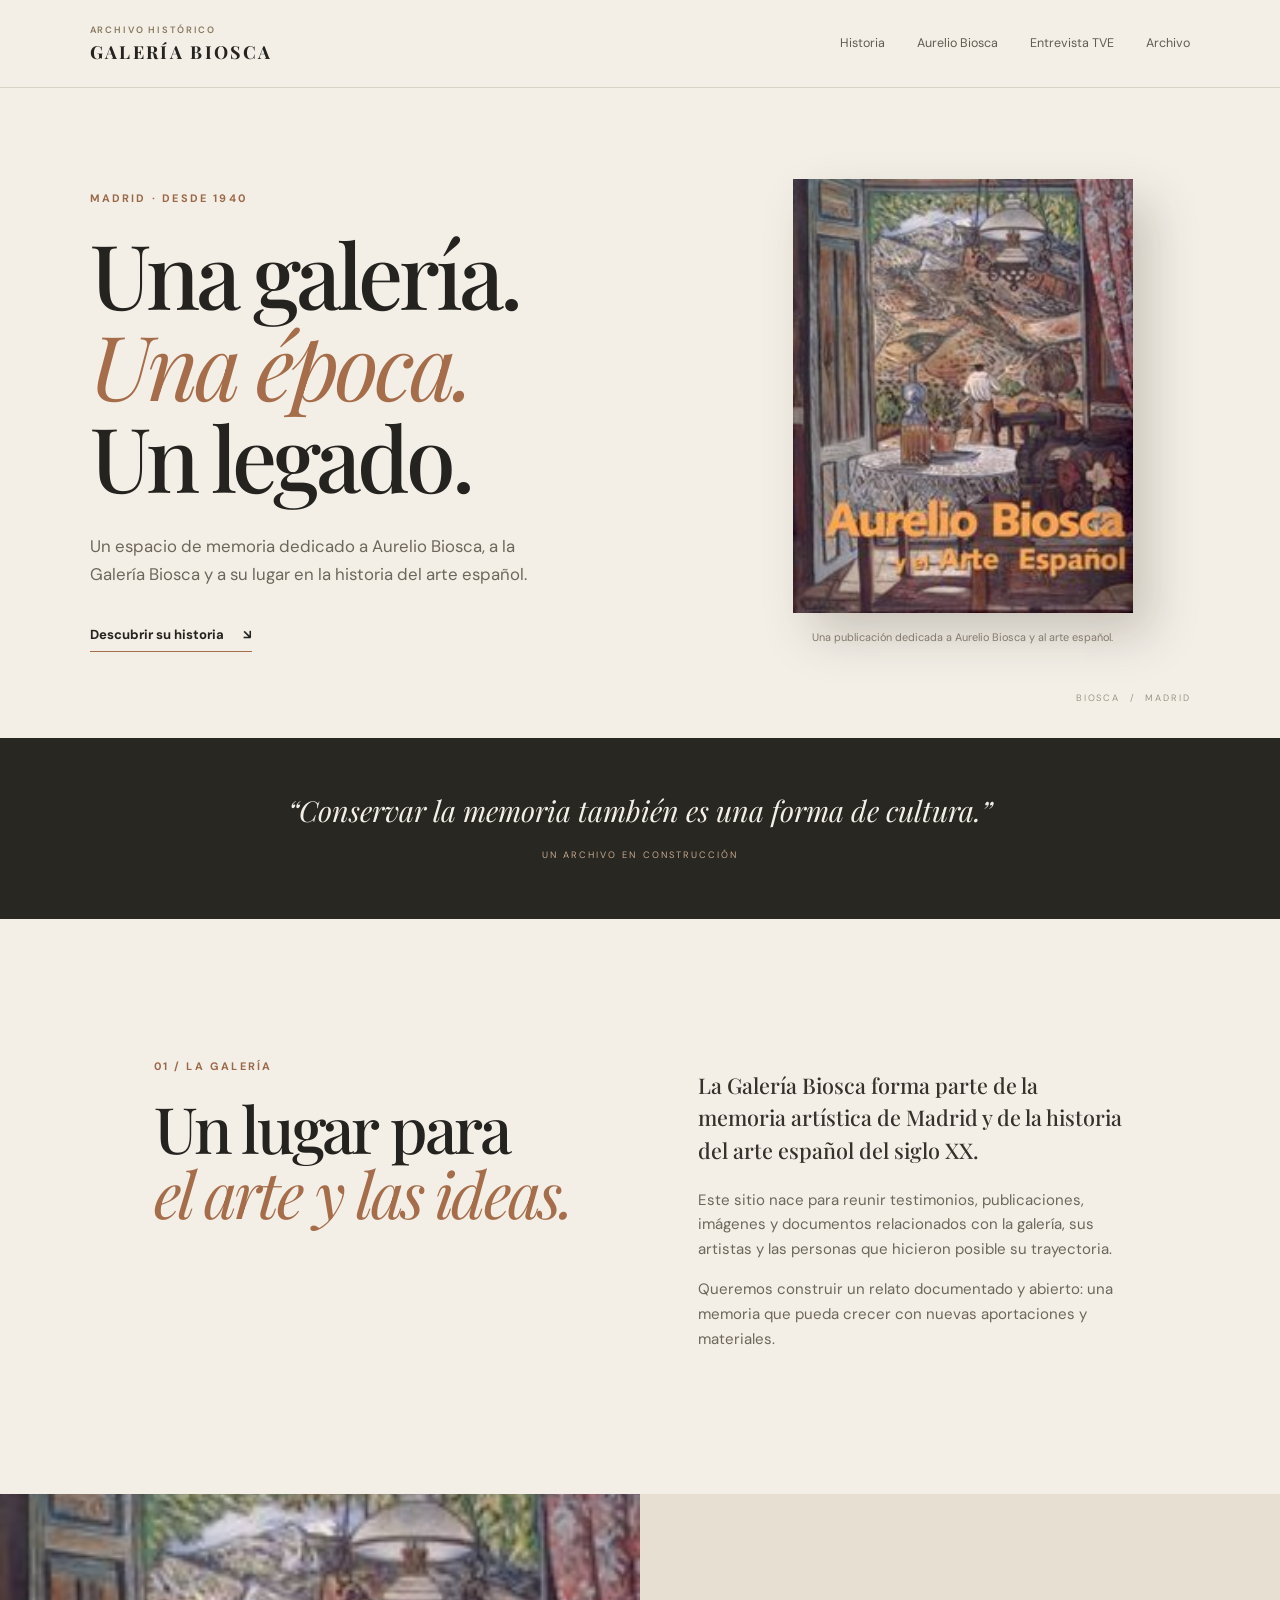
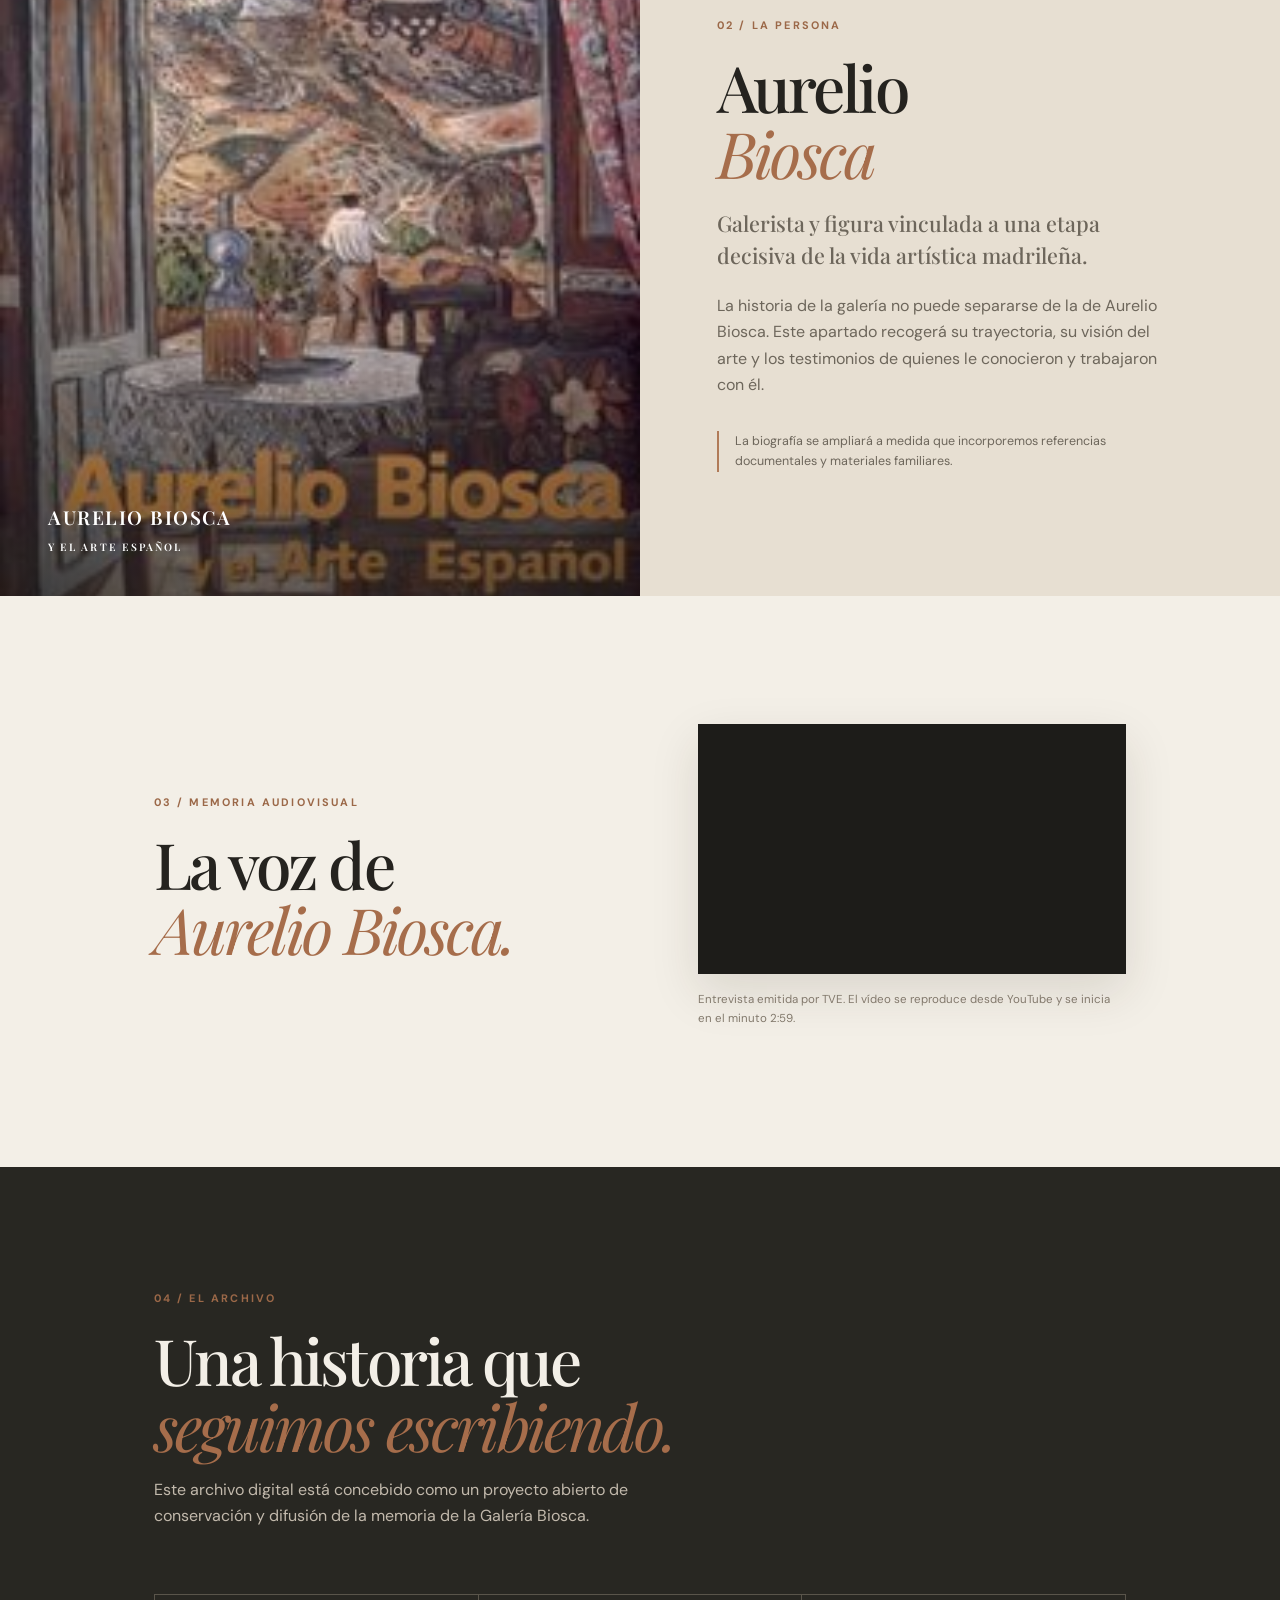
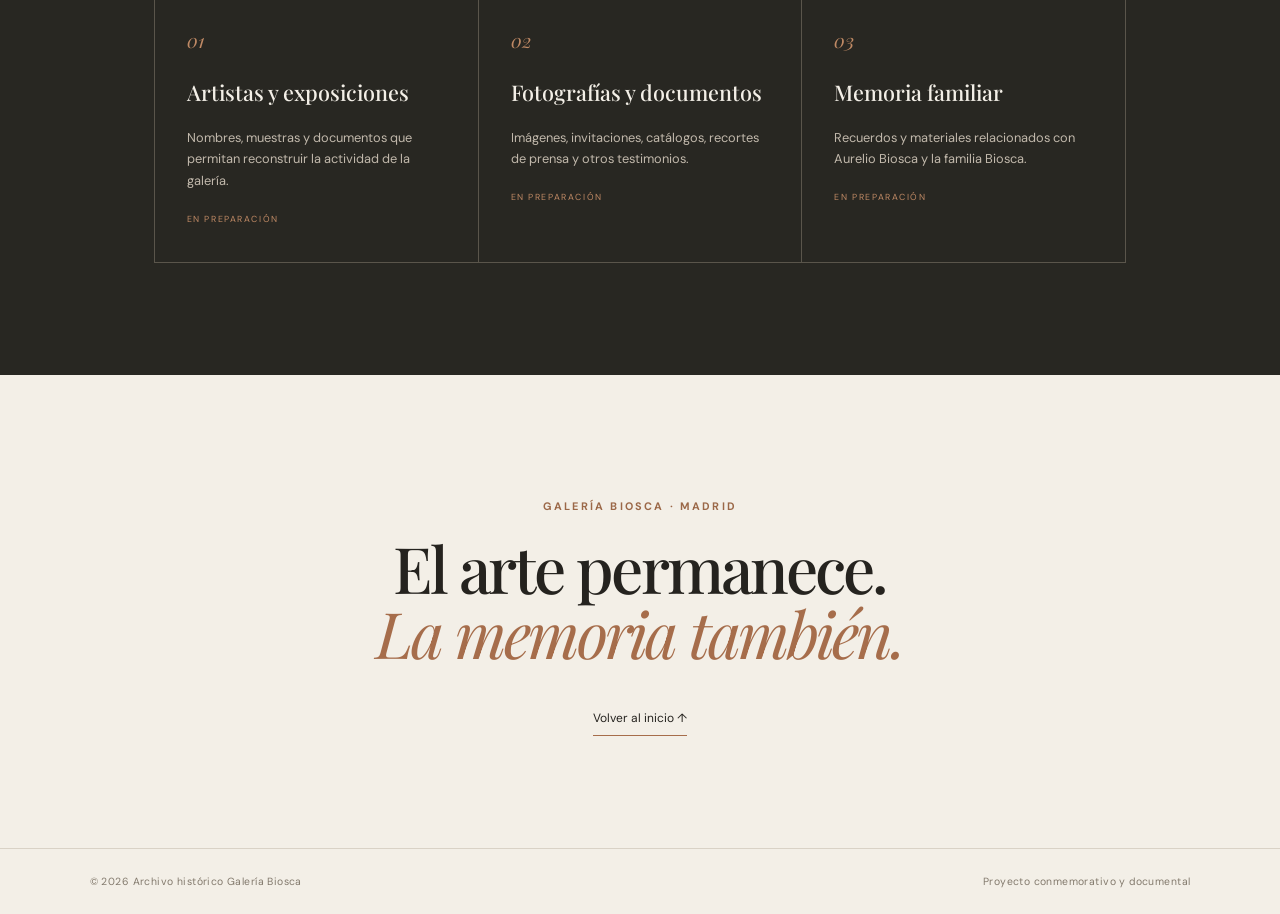
==== src/src/index.html @ 84c9d4c4 "Add files via upload" ====
<!doctype html>
<html lang="es">
<head>
  <meta charset="utf-8">
  <meta name="viewport" content="width=device-width, initial-scale=1">
  <meta name="description" content="Un homenaje a Aurelio Biosca y a la historia de la Galería Biosca de Madrid. Archivo histórico, memoria familiar y entrevista de TVE.">
  <meta name="theme-color" content="#f3efe7">
  <title>Galería Biosca — Memoria de una galería de arte</title>
  <link rel="preconnect" href="https://fonts.googleapis.com">
  <link rel="preconnect" href="https://fonts.gstatic.com" crossorigin>
  <link href="https://fonts.googleapis.com/css2?family=DM+Sans:wght@400;500;600;700&family=Playfair+Display:wght@400;500;600;700&display=swap" rel="stylesheet">
  <link rel="stylesheet" href="styles.css">
</head>
<body>
  <a class="skip-link" href="#contenido">Saltar al contenido</a>
  <header class="site-header">
    <a class="wordmark" href="#inicio" aria-label="Galería Biosca, inicio">
      <span class="wordmark-small">ARCHIVO HISTÓRICO</span>
      <span>GALERÍA BIOSCA</span>
    </a>
    <button class="menu-toggle" aria-label="Abrir menú" aria-expanded="false">☰</button>
    <nav class="main-nav" aria-label="Navegación principal">
      <a href="#historia">Historia</a>
      <a href="#aurelio">Aurelio Biosca</a>
      <a href="#entrevista">Entrevista TVE</a>
      <a href="#archivo">Archivo</a>
    </nav>
  </header>

  <main id="contenido">
    <section class="hero" id="inicio">
      <div class="hero-copy">
        <p class="eyebrow">Madrid · Desde 1940</p>
        <h1>Una galería.<br><em>Una época.</em><br>Un legado.</h1>
        <p class="hero-intro">Un espacio de memoria dedicado a Aurelio Biosca, a la Galería Biosca y a su lugar en la historia del arte español.</p>
        <a class="text-link" href="#historia">Descubrir su historia <span aria-hidden="true">↘</span></a>
      </div>
      <figure class="book-cover">
        <img src="assets/portada-aurelio-biosca.jpg" alt="Portada del libro Aurelio Biosca y el Arte Español">
        <figcaption>Una publicación dedicada a Aurelio Biosca y al arte español.</figcaption>
      </figure>
      <div class="hero-index" aria-hidden="true">BIOSCA&nbsp; / &nbsp;MADRID</div>
    </section>

    <section class="intro-band">
      <p>“Conservar la memoria también es una forma de cultura.”</p>
      <span>UN ARCHIVO EN CONSTRUCCIÓN</span>
    </section>

    <section class="section history-section" id="historia">
      <div class="section-heading">
        <p class="eyebrow">01 / La galería</p>
        <h2>Un lugar para<br><em>el arte y las ideas.</em></h2>
      </div>
      <div class="section-body">
        <p class="lead">La Galería Biosca forma parte de la memoria artística de Madrid y de la historia del arte español del siglo XX.</p>
        <p>Este sitio nace para reunir testimonios, publicaciones, imágenes y documentos relacionados con la galería, sus artistas y las personas que hicieron posible su trayectoria.</p>
        <p>Queremos construir un relato documentado y abierto: una memoria que pueda crecer con nuevas aportaciones y materiales.</p>
      </div>
    </section>

    <section class="aurelio-section" id="aurelio">
      <div class="aurelio-image">
        <div class="image-caption">AURELIO BIOSCA<br><span>Y EL ARTE ESPAÑOL</span></div>
      </div>
      <div class="aurelio-copy">
        <p class="eyebrow">02 / La persona</p>
        <h2>Aurelio<br><em>Biosca</em></h2>
        <p class="lead">Galerista y figura vinculada a una etapa decisiva de la vida artística madrileña.</p>
        <p>La historia de la galería no puede separarse de la de Aurelio Biosca. Este apartado recogerá su trayectoria, su visión del arte y los testimonios de quienes le conocieron y trabajaron con él.</p>
        <p class="note">La biografía se ampliará a medida que incorporemos referencias documentales y materiales familiares.</p>
      </div>
    </section>

    <section class="section video-section" id="entrevista">
      <div class="section-heading">
        <p class="eyebrow">03 / Memoria audiovisual</p>
        <h2>La voz de<br><em>Aurelio Biosca.</em></h2>
      </div>
      <div class="video-content">
        <div class="video-frame">
          <iframe
            src="https://www.youtube-nocookie.com/embed/jmUISKl3VEo?start=179"
            title="Entrevista a Aurelio Biosca en TVE"
            loading="lazy"
            referrerpolicy="strict-origin-when-cross-origin"
            allow="accelerometer; autoplay; clipboard-write; encrypted-media; gyroscope; picture-in-picture; web-share"
            allowfullscreen></iframe>
        </div>
        <p class="video-caption">Entrevista emitida por TVE. El vídeo se reproduce desde YouTube y se inicia en el minuto 2:59.</p>
      </div>
    </section>

    <section class="archive-section" id="archivo">
      <div class="archive-top">
        <p class="eyebrow">04 / El archivo</p>
        <h2>Una historia que<br><em>seguimos escribiendo.</em></h2>
        <p>Este archivo digital está concebido como un proyecto abierto de conservación y difusión de la memoria de la Galería Biosca.</p>
      </div>
      <div class="archive-grid">
        <article><span>01</span><h3>Artistas y exposiciones</h3><p>Nombres, muestras y documentos que permitan reconstruir la actividad de la galería.</p><small>EN PREPARACIÓN</small></article>
        <article><span>02</span><h3>Fotografías y documentos</h3><p>Imágenes, invitaciones, catálogos, recortes de prensa y otros testimonios.</p><small>EN PREPARACIÓN</small></article>
        <article><span>03</span><h3>Memoria familiar</h3><p>Recuerdos y materiales relacionados con Aurelio Biosca y la familia Biosca.</p><small>EN PREPARACIÓN</small></article>
      </div>
    </section>

    <section class="closing">
      <p class="eyebrow">Galería Biosca · Madrid</p>
      <h2>El arte permanece.<br><em>La memoria también.</em></h2>
      <a href="#inicio" class="back-top">Volver al inicio ↑</a>
    </section>
  </main>

  <footer class="site-footer">
    <span>© <span id="year"></span> Archivo histórico Galería Biosca</span>
    <span>Proyecto conmemorativo y documental</span>
  </footer>
  <script src="js/main.js"></script>
</body>
</html>
---- src/src/styles.css ----
*{box-sizing:border-box}html{scroll-behavior:smooth}body{margin:0;background:#f3efe7;color:#25231f;font-family:"DM Sans",Arial,sans-serif;line-height:1.65}a{color:inherit}.skip-link{position:absolute;left:-9999px}.skip-link:focus{left:1rem;top:1rem;background:#fff;padding:.7rem;z-index:20}.site-header{height:88px;padding:0 7vw;display:flex;align-items:center;justify-content:space-between;border-bottom:1px solid #d9d2c6;background:#f3efe7;position:sticky;top:0;z-index:10}.wordmark{text-decoration:none;display:flex;flex-direction:column;font-family:"Playfair Display",serif;font-size:1.12rem;letter-spacing:.13em;font-weight:700;line-height:1.2}.wordmark-small{font:600 .58rem "DM Sans",sans-serif;letter-spacing:.2em;color:#89785e;margin-bottom:5px}.main-nav{display:flex;gap:2rem}.main-nav a{text-decoration:none;font-size:.78rem;color:#615b51}.main-nav a:hover,.text-link:hover{color:#a65d35}.menu-toggle{display:none;border:0;background:none;font-size:1.5rem}.hero{min-height:650px;padding:7vw;display:grid;grid-template-columns:1.1fr .9fr;gap:7vw;align-items:center;position:relative;overflow:hidden}.hero-copy{max-width:620px}.eyebrow{font-size:.68rem;letter-spacing:.2em;text-transform:uppercase;color:#9b6848;font-weight:700}.hero h1,.section h2,.aurelio-copy h2,.archive-top h2,.closing h2{font:500 clamp(3.3rem,7vw,6.5rem)/1.02 "Playfair Display",serif;letter-spacing:-.045em;margin:1.2rem 0}.hero h1 em,.section h2 em,.aurelio-copy h2 em,.archive-top h2 em,.closing h2 em{font-weight:400;color:#a66d4b}.hero-intro{font-size:1.05rem;color:#6d665b;max-width:480px;margin:2rem 0}.text-link{font-size:.82rem;text-decoration:none;border-bottom:1px solid #a66d4b;padding-bottom:.55rem;font-weight:700}.text-link span{padding-left:1rem}.book-cover{margin:0;justify-self:center;width:min(340px,80%);text-align:center}.book-cover img{display:block;width:100%;height:auto;max-height:475px;object-fit:contain;box-shadow:18px 22px 45px #33271935}.book-cover figcaption{font-size:.68rem;color:#82796c;margin-top:1rem}.hero-index{position:absolute;right:7vw;bottom:2rem;font-size:.58rem;letter-spacing:.2em;color:#9d9487}.intro-band{background:#282722;color:#f3efe7;text-align:center;padding:3.3rem 1rem}.intro-band p{font:italic 1.8rem "Playfair Display",serif;margin:0 0 .7rem}.intro-band span{font-size:.58rem;letter-spacing:.22em;color:#c6a88e}.section{padding:8rem 12vw;display:grid;grid-template-columns:1fr 1fr;gap:9vw}.section h2,.aurelio-copy h2,.archive-top h2{font-size:clamp(3rem,5vw,5rem)}.section-body{align-self:center;max-width:540px;color:#6d665b;font-size:.94rem}.lead{font:500 1.35rem/1.5 "Playfair Display",serif;color:#35312b}.aurelio-section{background:#e7dfd2;display:grid;grid-template-columns:1fr 1fr;min-height:600px}.aurelio-image{min-height:600px;background:linear-gradient(0deg,#191713a8,#19171300 55%),url("assets/portada-aurelio-biosca.jpg") center 42%/cover no-repeat;position:relative}.image-caption{position:absolute;bottom:2.5rem;left:3rem;color:#fff;font:600 1.2rem "Playfair Display",serif;letter-spacing:.08em}.image-caption span{font-size:.65rem;letter-spacing:.2em}.aurelio-copy{padding:7rem 9vw 7rem 6vw;align-self:center}.aurelio-copy p:not(.eyebrow){color:#6d665b}.note{font-size:.78rem;border-left:2px solid #b17b58;padding-left:1rem;margin-top:2rem}.video-section{align-items:center}.video-content{align-self:center}.video-frame{aspect-ratio:16/9;background:#1d1c19;box-shadow:0 18px 45px #33271920}.video-frame iframe{width:100%;height:100%;border:0}.video-caption{font-size:.72rem;color:#82796c;margin-top:1rem}.archive-section{background:#282722;color:#f3efe7;padding:7rem 12vw}.archive-top{max-width:720px}.archive-top h2{font-size:clamp(3rem,5vw,5rem)}.archive-top>p:last-child{max-width:570px;color:#c2b9ac}.archive-grid{display:grid;grid-template-columns:repeat(3,1fr);gap:1px;background:#5a554b;margin-top:4rem;border:1px solid #5a554b}.archive-grid article{background:#282722;padding:2rem;min-height:245px}.archive-grid article>span{font:italic 1.2rem "Playfair Display",serif;color:#c08a65}.archive-grid h3{font:500 1.35rem "Playfair Display",serif}.archive-grid p{font-size:.8rem;color:#c2b9ac}.archive-grid small{font-size:.55rem;letter-spacing:.18em;color:#c08a65}.closing{text-align:center;padding:7rem 1rem}.closing h2{font-size:clamp(2.8rem,5vw,5rem)}.back-top{display:inline-block;margin-top:1.5rem;text-decoration:none;font-size:.75rem;border-bottom:1px solid #a66d4b;padding-bottom:.4rem}.site-footer{border-top:1px solid #d9d2c6;padding:1.5rem 7vw;display:flex;justify-content:space-between;gap:1rem;color:#82796c;font-size:.65rem;letter-spacing:.04em}
@media(max-width:760px){.site-header{height:72px;padding:0 6vw}.menu-toggle{display:block}.main-nav{display:none;position:absolute;top:72px;left:0;right:0;background:#f3efe7;padding:1.2rem 6vw 1.6rem;flex-direction:column;gap:1rem;border-bottom:1px solid #d9d2c6}.main-nav.open{display:flex}.hero{padding:5rem 7vw 5.5rem;grid-template-columns:1fr;gap:3rem;min-height:auto}.hero h1{font-size:4rem}.book-cover{width:min(270px,75%)}.hero-index{bottom:1rem}.intro-band p{font-size:1.35rem}.section{padding:5rem 8vw;grid-template-columns:1fr;gap:1.5rem}.aurelio-section{grid-template-columns:1fr}.aurelio-image{min-height:440px}.aurelio-copy{padding:4rem 8vw}.video-section{gap:2rem}.archive-section{padding:5rem 8vw}.archive-grid{grid-template-columns:1fr}.archive-grid article{min-height:auto}.site-footer{flex-direction:column;gap:.4rem}.section h2,.aurelio-copy h2{font-size:3.5rem}}
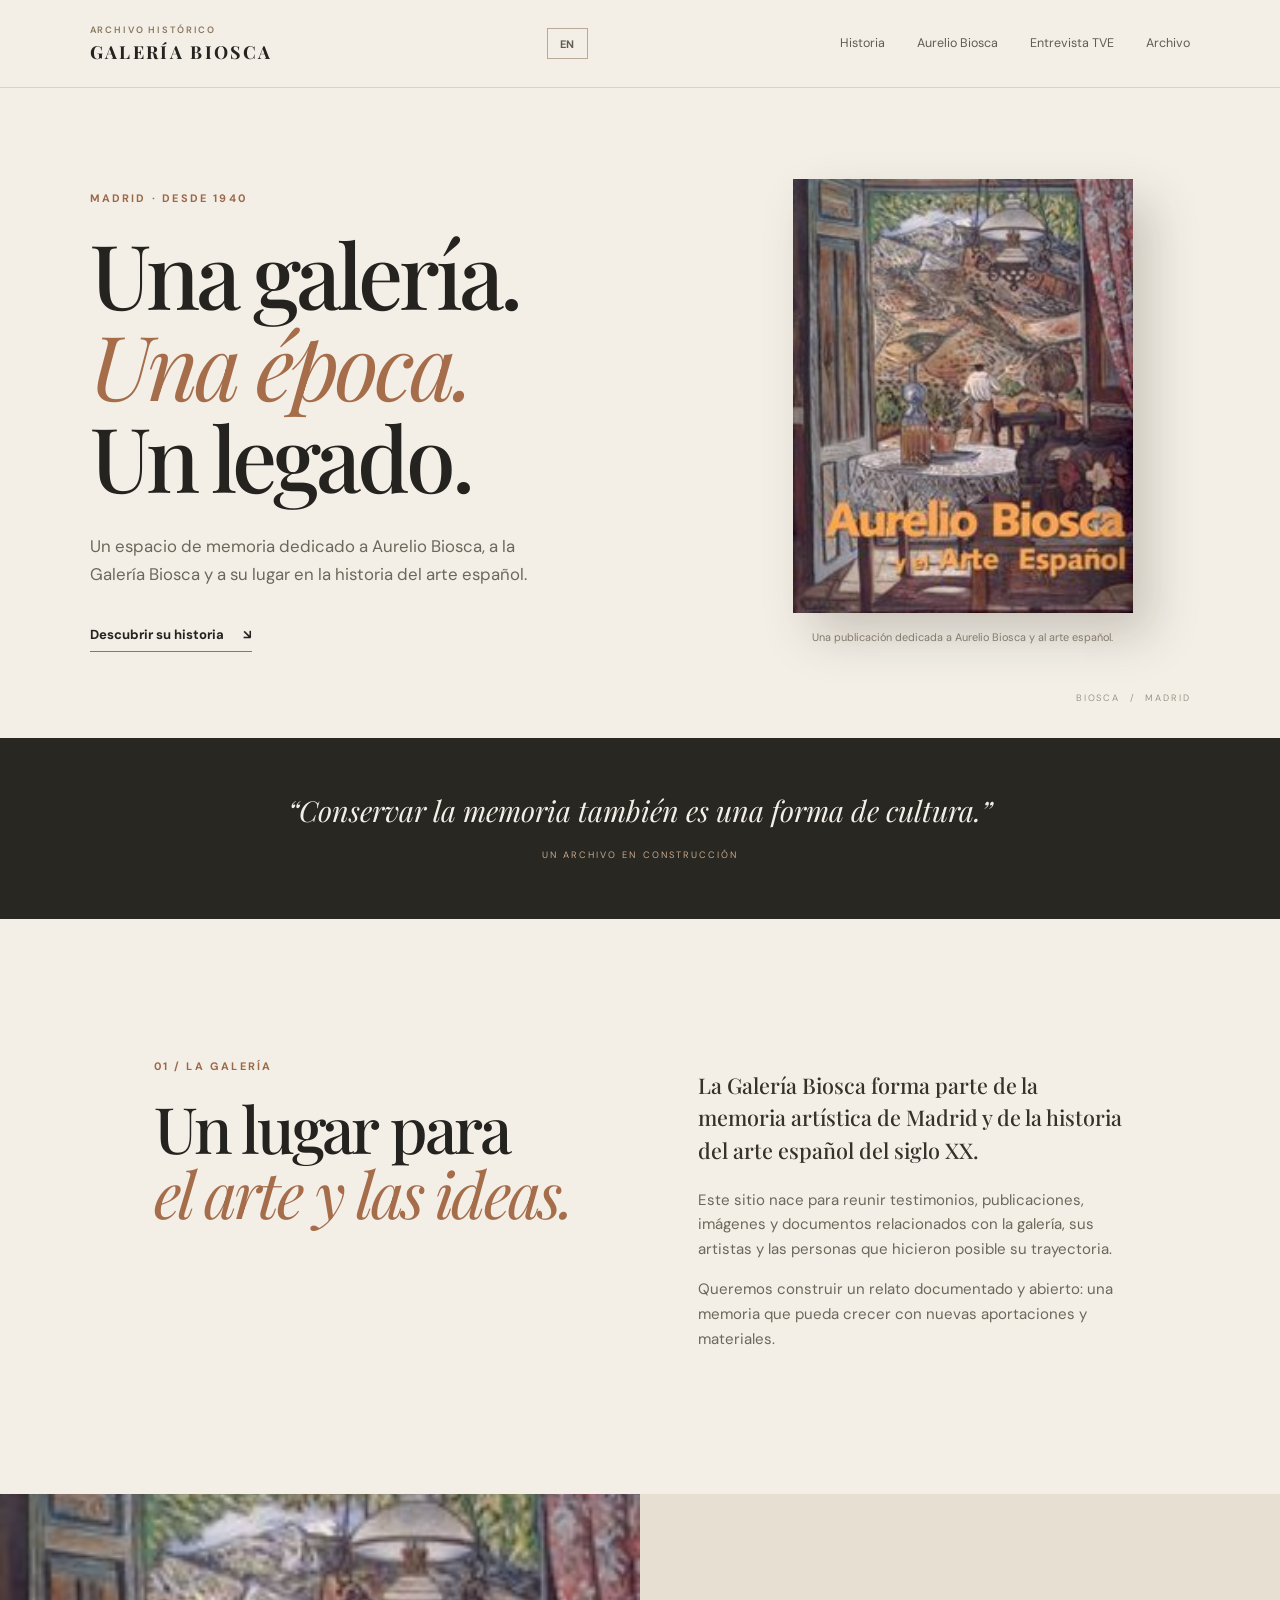
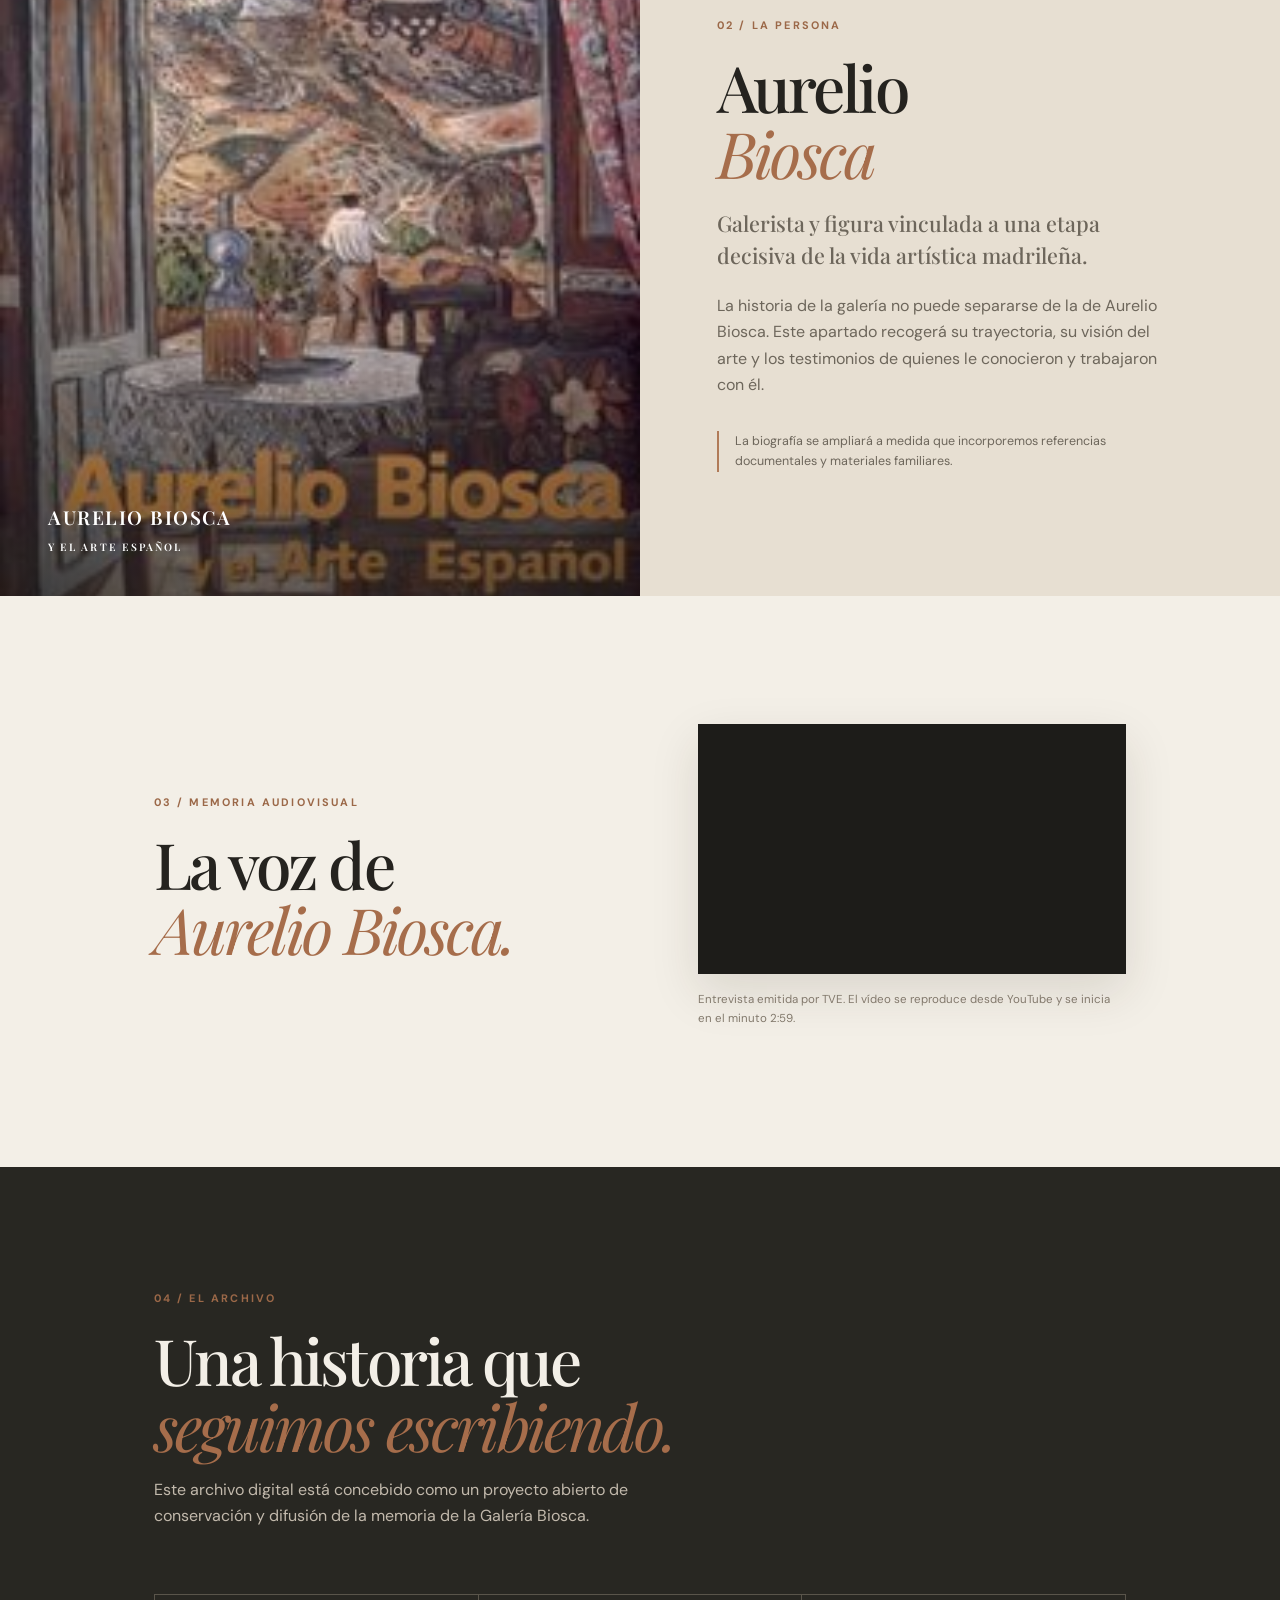
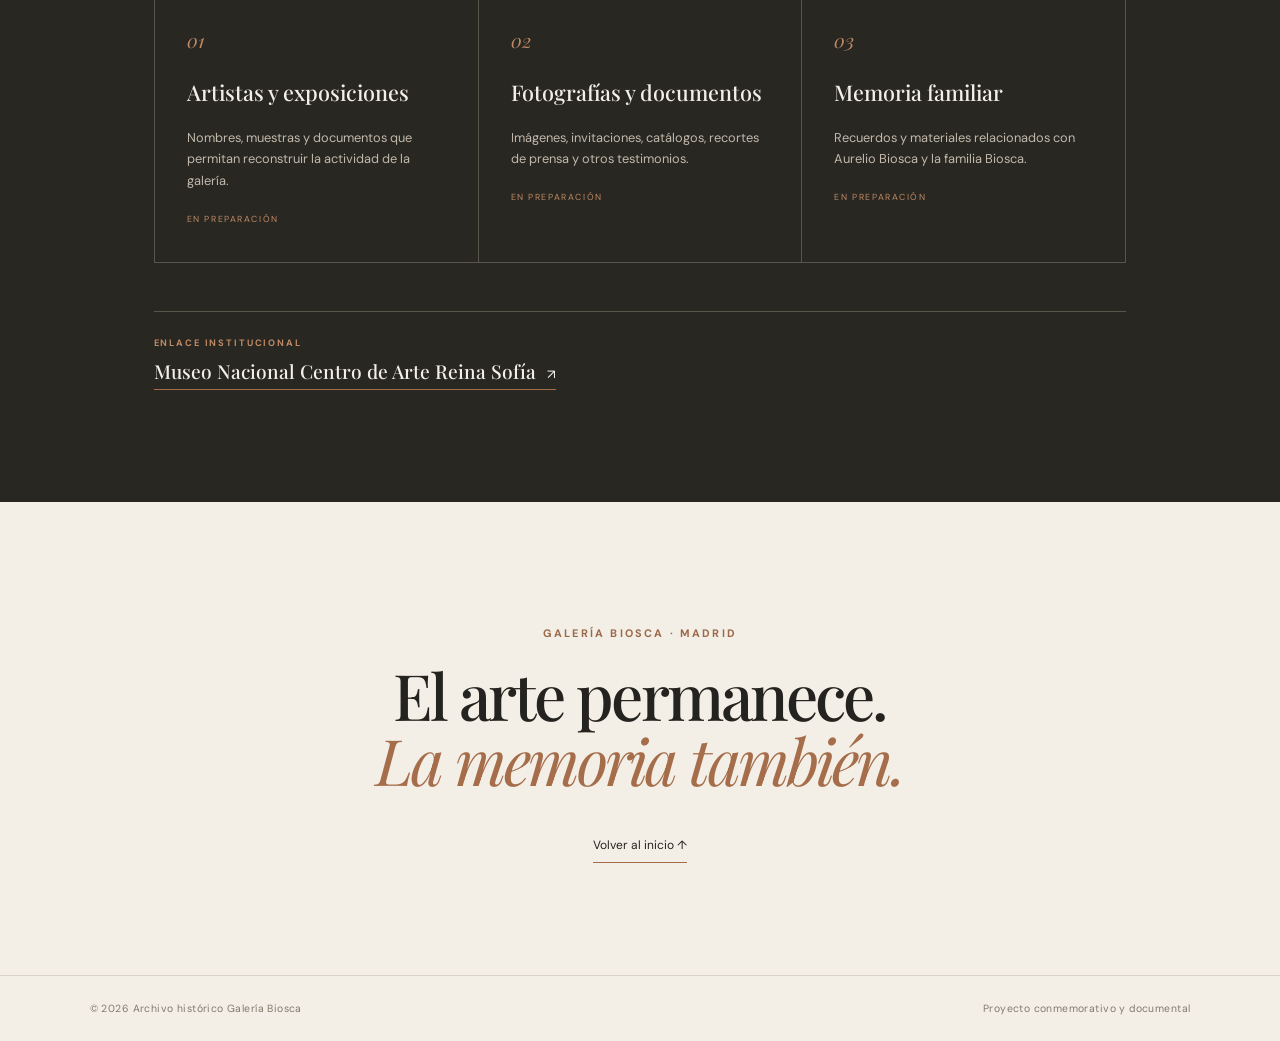
==== commit 25b1f145: "Add files via upload" ====
--- a/src/src/index.html
+++ b/src/src/index.html
@@ -19,6 +19,7 @@
       <span>GALERÍA BIOSCA</span>
     </a>
     <button class="menu-toggle" aria-label="Abrir menú" aria-expanded="false">☰</button>
+    <button class="language-toggle" type="button" aria-label="Switch to English">EN</button>
     <nav class="main-nav" aria-label="Navegación principal">
       <a href="#historia">Historia</a>
       <a href="#aurelio">Aurelio Biosca</a>
@@ -102,6 +103,10 @@
         <article><span>02</span><h3>Fotografías y documentos</h3><p>Imágenes, invitaciones, catálogos, recortes de prensa y otros testimonios.</p><small>EN PREPARACIÓN</small></article>
         <article><span>03</span><h3>Memoria familiar</h3><p>Recuerdos y materiales relacionados con Aurelio Biosca y la familia Biosca.</p><small>EN PREPARACIÓN</small></article>
       </div>
+      <div class="museum-link">
+        <span>ENLACE INSTITUCIONAL</span>
+        <a href="https://www.museoreinasofia.es/" target="_blank" rel="noopener noreferrer">Museo Nacional Centro de Arte Reina Sofía <span aria-hidden="true">↗</span></a>
+      </div>
     </section>
 
     <section class="closing">
--- a/src/src/styles.css
+++ b/src/src/styles.css
@@ -1,2 +1,6 @@
 *{box-sizing:border-box}html{scroll-behavior:smooth}body{margin:0;background:#f3efe7;color:#25231f;font-family:"DM Sans",Arial,sans-serif;line-height:1.65}a{color:inherit}.skip-link{position:absolute;left:-9999px}.skip-link:focus{left:1rem;top:1rem;background:#fff;padding:.7rem;z-index:20}.site-header{height:88px;padding:0 7vw;display:flex;align-items:center;justify-content:space-between;border-bottom:1px solid #d9d2c6;background:#f3efe7;position:sticky;top:0;z-index:10}.wordmark{text-decoration:none;display:flex;flex-direction:column;font-family:"Playfair Display",serif;font-size:1.12rem;letter-spacing:.13em;font-weight:700;line-height:1.2}.wordmark-small{font:600 .58rem "DM Sans",sans-serif;letter-spacing:.2em;color:#89785e;margin-bottom:5px}.main-nav{display:flex;gap:2rem}.main-nav a{text-decoration:none;font-size:.78rem;color:#615b51}.main-nav a:hover,.text-link:hover{color:#a65d35}.menu-toggle{display:none;border:0;background:none;font-size:1.5rem}.hero{min-height:650px;padding:7vw;display:grid;grid-template-columns:1.1fr .9fr;gap:7vw;align-items:center;position:relative;overflow:hidden}.hero-copy{max-width:620px}.eyebrow{font-size:.68rem;letter-spacing:.2em;text-transform:uppercase;color:#9b6848;font-weight:700}.hero h1,.section h2,.aurelio-copy h2,.archive-top h2,.closing h2{font:500 clamp(3.3rem,7vw,6.5rem)/1.02 "Playfair Display",serif;letter-spacing:-.045em;margin:1.2rem 0}.hero h1 em,.section h2 em,.aurelio-copy h2 em,.archive-top h2 em,.closing h2 em{font-weight:400;color:#a66d4b}.hero-intro{font-size:1.05rem;color:#6d665b;max-width:480px;margin:2rem 0}.text-link{font-size:.82rem;text-decoration:none;border-bottom:1px solid #a66d4b;padding-bottom:.55rem;font-weight:700}.text-link span{padding-left:1rem}.book-cover{margin:0;justify-self:center;width:min(340px,80%);text-align:center}.book-cover img{display:block;width:100%;height:auto;max-height:475px;object-fit:contain;box-shadow:18px 22px 45px #33271935}.book-cover figcaption{font-size:.68rem;color:#82796c;margin-top:1rem}.hero-index{position:absolute;right:7vw;bottom:2rem;font-size:.58rem;letter-spacing:.2em;color:#9d9487}.intro-band{background:#282722;color:#f3efe7;text-align:center;padding:3.3rem 1rem}.intro-band p{font:italic 1.8rem "Playfair Display",serif;margin:0 0 .7rem}.intro-band span{font-size:.58rem;letter-spacing:.22em;color:#c6a88e}.section{padding:8rem 12vw;display:grid;grid-template-columns:1fr 1fr;gap:9vw}.section h2,.aurelio-copy h2,.archive-top h2{font-size:clamp(3rem,5vw,5rem)}.section-body{align-self:center;max-width:540px;color:#6d665b;font-size:.94rem}.lead{font:500 1.35rem/1.5 "Playfair Display",serif;color:#35312b}.aurelio-section{background:#e7dfd2;display:grid;grid-template-columns:1fr 1fr;min-height:600px}.aurelio-image{min-height:600px;background:linear-gradient(0deg,#191713a8,#19171300 55%),url("assets/portada-aurelio-biosca.jpg") center 42%/cover no-repeat;position:relative}.image-caption{position:absolute;bottom:2.5rem;left:3rem;color:#fff;font:600 1.2rem "Playfair Display",serif;letter-spacing:.08em}.image-caption span{font-size:.65rem;letter-spacing:.2em}.aurelio-copy{padding:7rem 9vw 7rem 6vw;align-self:center}.aurelio-copy p:not(.eyebrow){color:#6d665b}.note{font-size:.78rem;border-left:2px solid #b17b58;padding-left:1rem;margin-top:2rem}.video-section{align-items:center}.video-content{align-self:center}.video-frame{aspect-ratio:16/9;background:#1d1c19;box-shadow:0 18px 45px #33271920}.video-frame iframe{width:100%;height:100%;border:0}.video-caption{font-size:.72rem;color:#82796c;margin-top:1rem}.archive-section{background:#282722;color:#f3efe7;padding:7rem 12vw}.archive-top{max-width:720px}.archive-top h2{font-size:clamp(3rem,5vw,5rem)}.archive-top>p:last-child{max-width:570px;color:#c2b9ac}.archive-grid{display:grid;grid-template-columns:repeat(3,1fr);gap:1px;background:#5a554b;margin-top:4rem;border:1px solid #5a554b}.archive-grid article{background:#282722;padding:2rem;min-height:245px}.archive-grid article>span{font:italic 1.2rem "Playfair Display",serif;color:#c08a65}.archive-grid h3{font:500 1.35rem "Playfair Display",serif}.archive-grid p{font-size:.8rem;color:#c2b9ac}.archive-grid small{font-size:.55rem;letter-spacing:.18em;color:#c08a65}.closing{text-align:center;padding:7rem 1rem}.closing h2{font-size:clamp(2.8rem,5vw,5rem)}.back-top{display:inline-block;margin-top:1.5rem;text-decoration:none;font-size:.75rem;border-bottom:1px solid #a66d4b;padding-bottom:.4rem}.site-footer{border-top:1px solid #d9d2c6;padding:1.5rem 7vw;display:flex;justify-content:space-between;gap:1rem;color:#82796c;font-size:.65rem;letter-spacing:.04em}
 @media(max-width:760px){.site-header{height:72px;padding:0 6vw}.menu-toggle{display:block}.main-nav{display:none;position:absolute;top:72px;left:0;right:0;background:#f3efe7;padding:1.2rem 6vw 1.6rem;flex-direction:column;gap:1rem;border-bottom:1px solid #d9d2c6}.main-nav.open{display:flex}.hero{padding:5rem 7vw 5.5rem;grid-template-columns:1fr;gap:3rem;min-height:auto}.hero h1{font-size:4rem}.book-cover{width:min(270px,75%)}.hero-index{bottom:1rem}.intro-band p{font-size:1.35rem}.section{padding:5rem 8vw;grid-template-columns:1fr;gap:1.5rem}.aurelio-section{grid-template-columns:1fr}.aurelio-image{min-height:440px}.aurelio-copy{padding:4rem 8vw}.video-section{gap:2rem}.archive-section{padding:5rem 8vw}.archive-grid{grid-template-columns:1fr}.archive-grid article{min-height:auto}.site-footer{flex-direction:column;gap:.4rem}.section h2,.aurelio-copy h2{font-size:3.5rem}}
+
+.language-toggle{border:1px solid #b9aa98;background:transparent;color:#615b51;padding:.48rem .7rem;font:700 .68rem "DM Sans",sans-serif;letter-spacing:.08em;cursor:pointer;margin-left:1.4rem}.language-toggle:hover{background:#282722;color:#f3efe7;border-color:#282722}@media(max-width:760px){.language-toggle{margin-left:auto;margin-right:1rem}.site-header{justify-content:flex-start}.wordmark{margin-right:auto}}
+
+.museum-link{margin-top:3rem;padding-top:1.5rem;border-top:1px solid #5a554b;display:flex;flex-direction:column;gap:.45rem}.museum-link>span{font-size:.58rem;letter-spacing:.2em;color:#c08a65;font-weight:700}.museum-link a{width:fit-content;color:#f3efe7;text-decoration:none;font:500 1.2rem "Playfair Display",serif;border-bottom:1px solid #a66d4b;padding-bottom:.3rem}.museum-link a:hover{color:#d8b18f}.museum-link a span{font:normal .85rem "DM Sans",sans-serif;padding-left:.4rem}
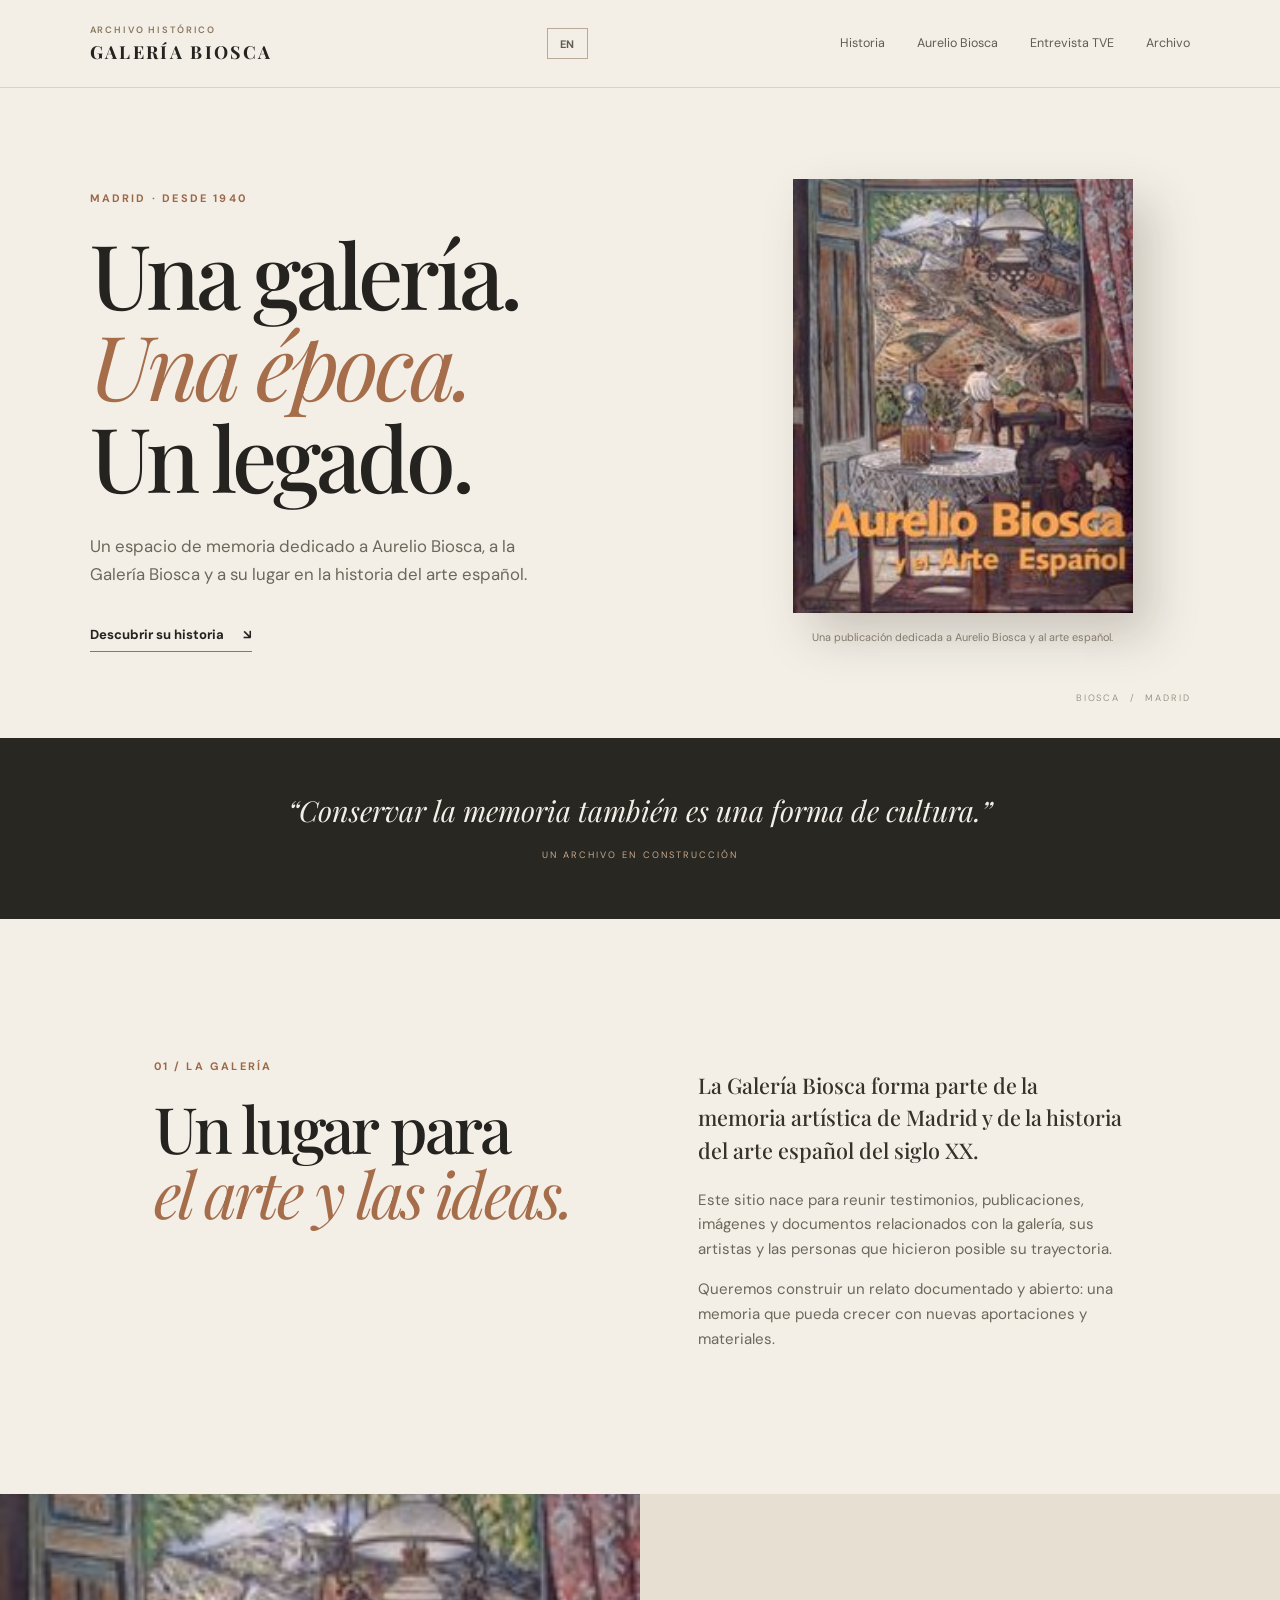
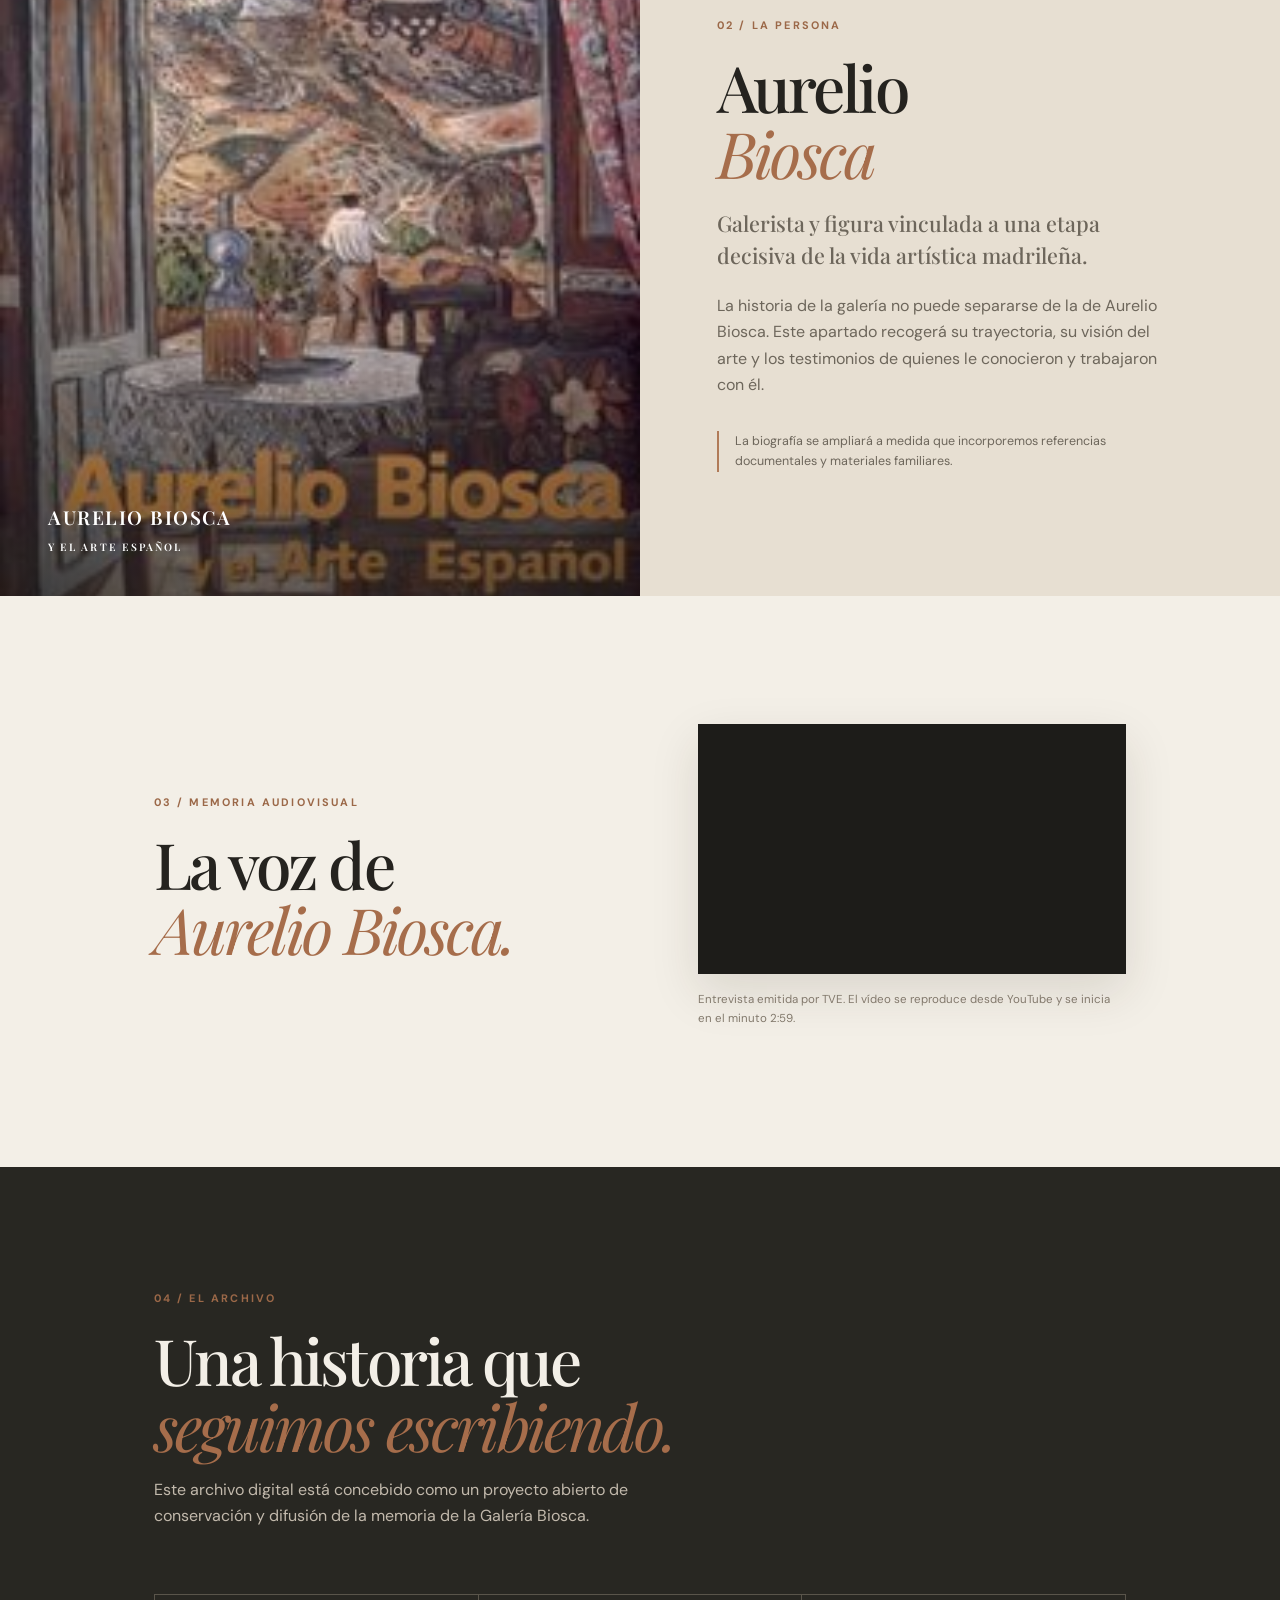
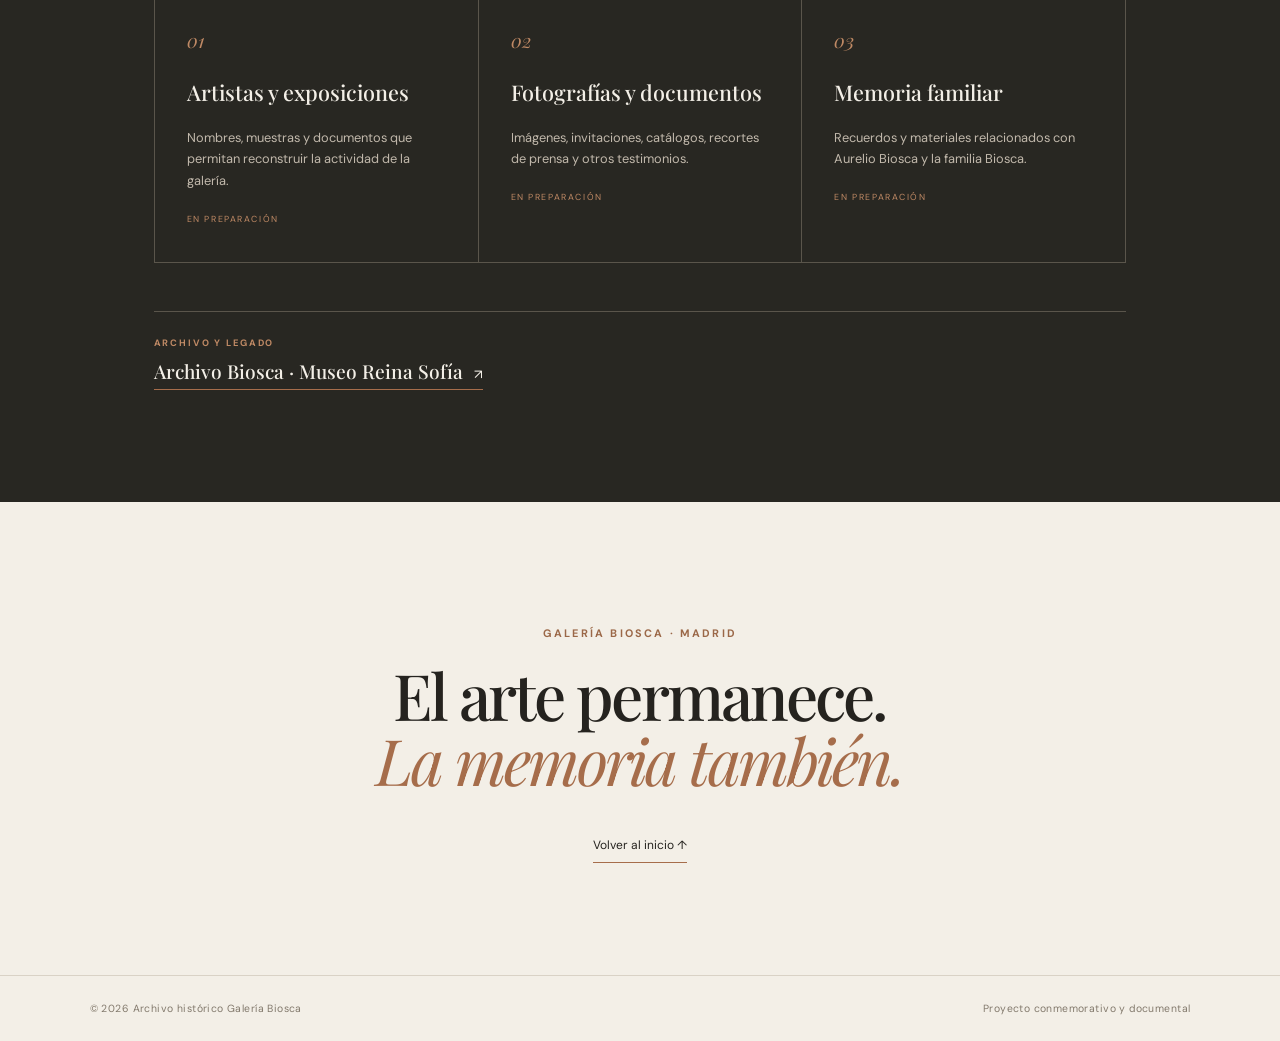
==== commit 7ed691af: "Add files via upload" ====
--- a/src/src/index.html
+++ b/src/src/index.html
@@ -104,8 +104,8 @@
         <article><span>03</span><h3>Memoria familiar</h3><p>Recuerdos y materiales relacionados con Aurelio Biosca y la familia Biosca.</p><small>EN PREPARACIÓN</small></article>
       </div>
       <div class="museum-link">
-        <span>ENLACE INSTITUCIONAL</span>
-        <a href="https://www.museoreinasofia.es/" target="_blank" rel="noopener noreferrer">Museo Nacional Centro de Arte Reina Sofía <span aria-hidden="true">↗</span></a>
+        <span class="museum-kicker">ARCHIVO Y LEGADO</span>
+        <a class="museum-link-anchor" href="https://www.museoreinasofia.es/biblioteca/colecciones/archivos/archivo-biosca/" target="_blank" rel="noopener noreferrer">Archivo Biosca · Museo Reina Sofía <span aria-hidden="true">↗</span></a>
       </div>
     </section>
 
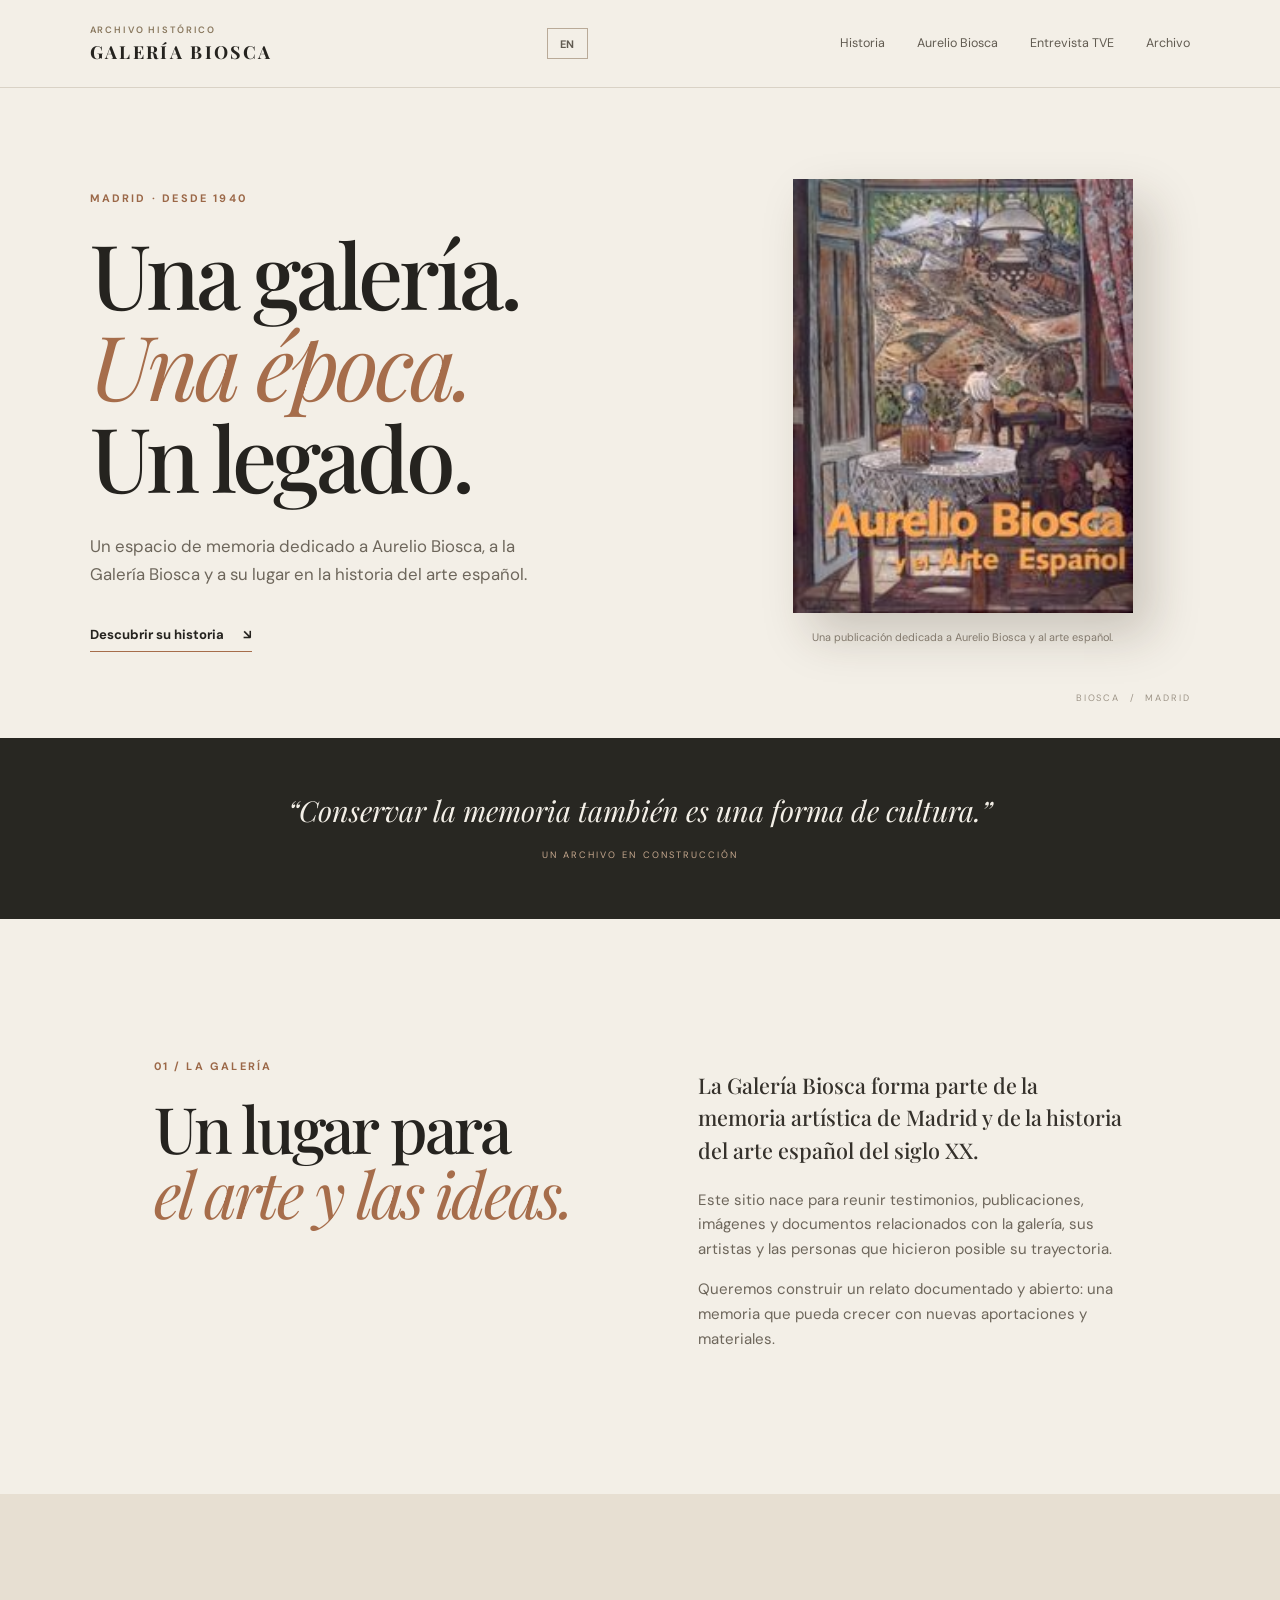
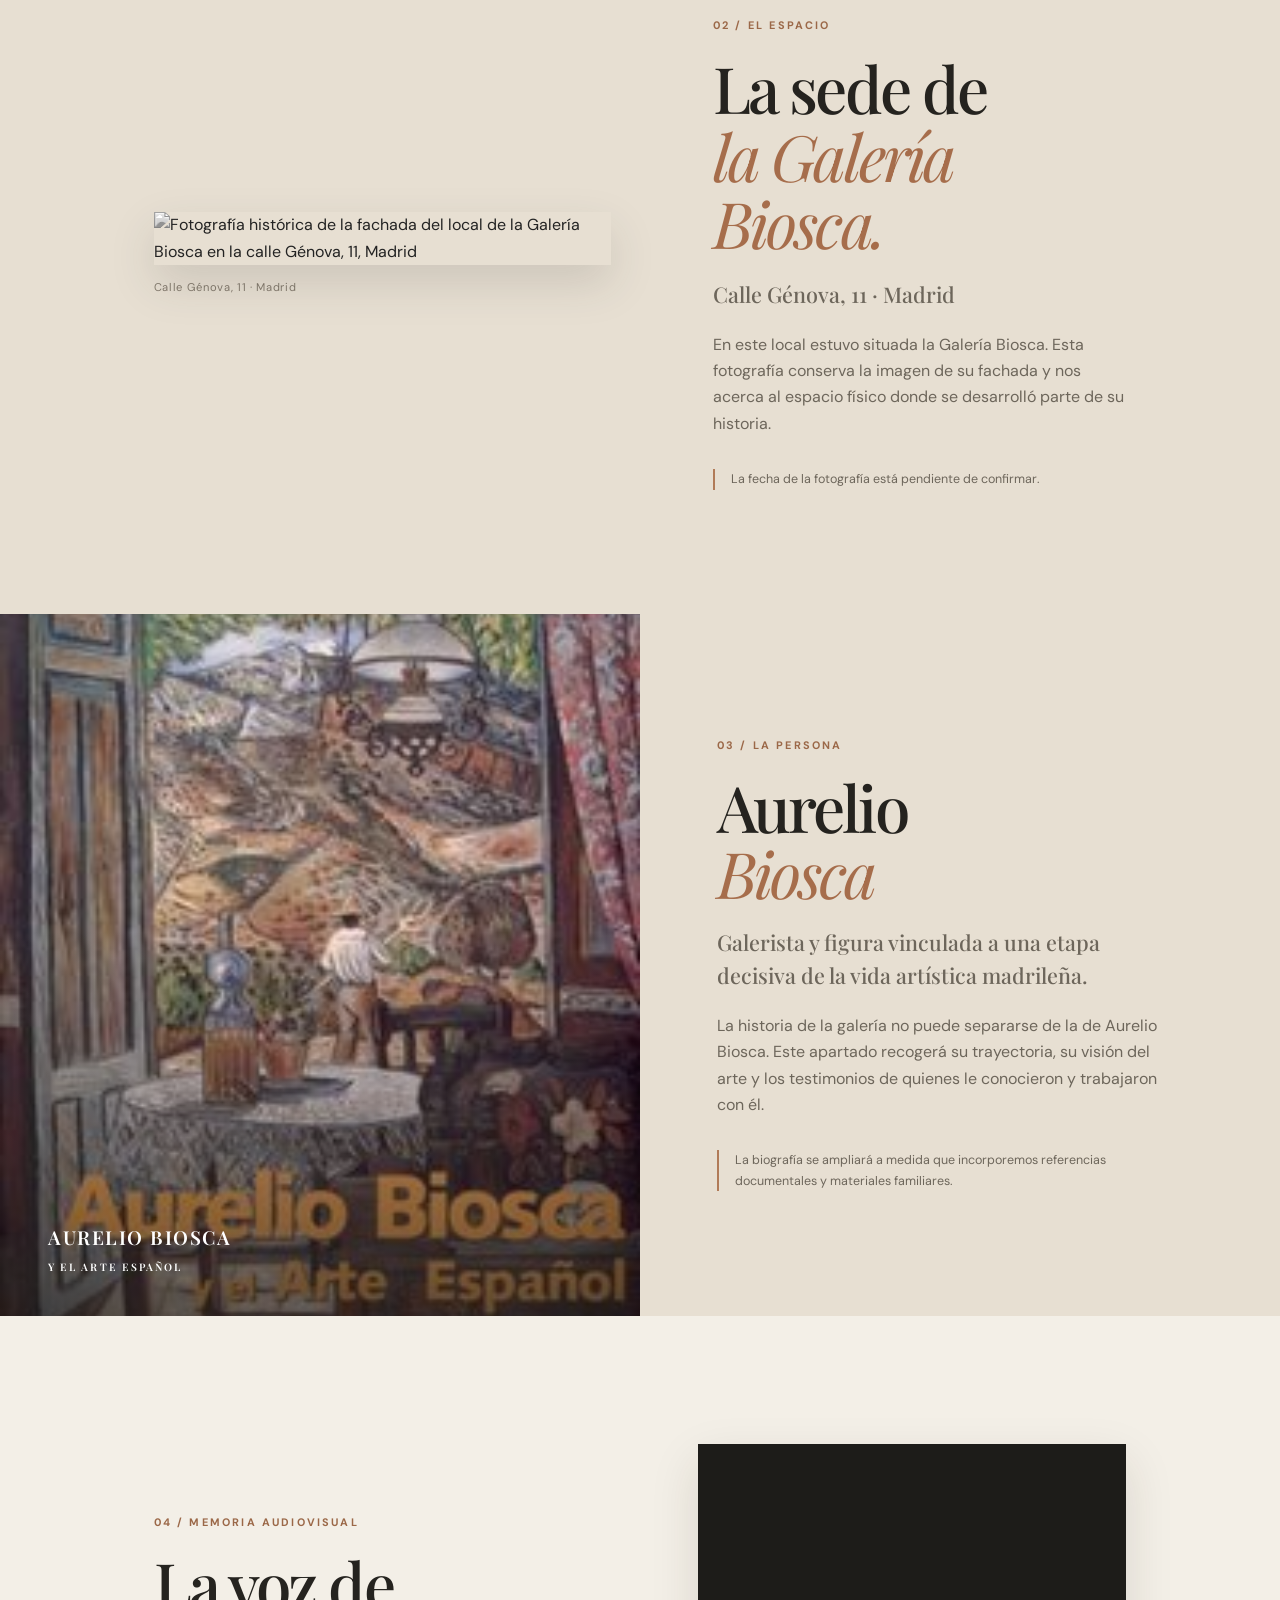
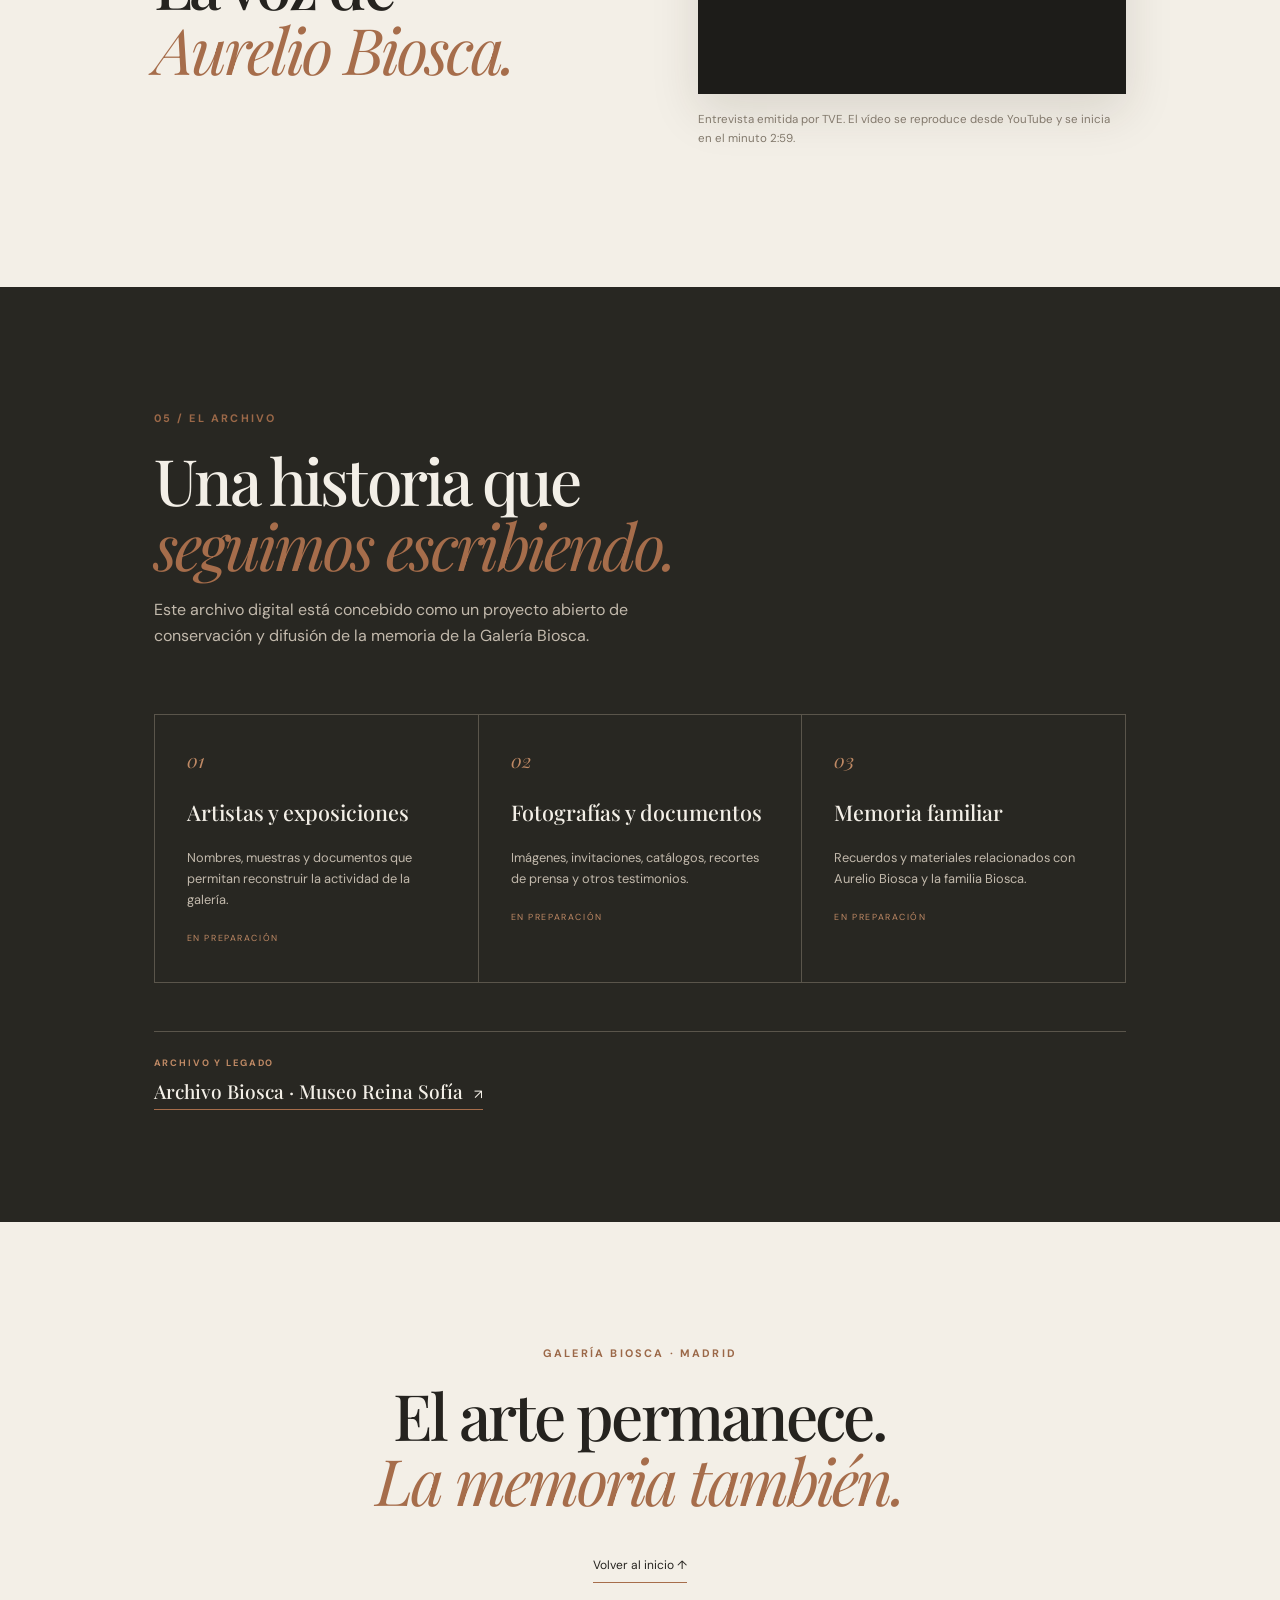
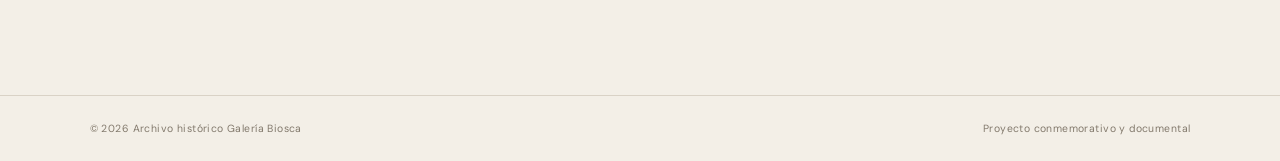
==== commit 1bb1de4d: "Add files via upload" ====
--- a/src/src/index.html
+++ b/src/src/index.html
@@ -60,12 +60,27 @@
       </div>
     </section>
 
+
+    <section class="location-section" id="sede">
+      <div class="location-photo">
+        <img src="assets/galeria-genova-11.png" alt="Fotografía histórica de la fachada del local de la Galería Biosca en la calle Génova, 11, Madrid">
+        <p class="location-caption">Calle Génova, 11 · Madrid</p>
+      </div>
+      <div class="location-copy">
+        <p class="eyebrow">02 / El espacio</p>
+        <h2>La sede de<br><em>la Galería Biosca.</em></h2>
+        <p class="lead">Calle Génova, 11 · Madrid</p>
+        <p>En este local estuvo situada la Galería Biosca. Esta fotografía conserva la imagen de su fachada y nos acerca al espacio físico donde se desarrolló parte de su historia.</p>
+        <p class="note">La fecha de la fotografía está pendiente de confirmar.</p>
+      </div>
+    </section>
+
     <section class="aurelio-section" id="aurelio">
       <div class="aurelio-image">
         <div class="image-caption">AURELIO BIOSCA<br><span>Y EL ARTE ESPAÑOL</span></div>
       </div>
       <div class="aurelio-copy">
-        <p class="eyebrow">02 / La persona</p>
+        <p class="eyebrow">03 / La persona</p>
         <h2>Aurelio<br><em>Biosca</em></h2>
         <p class="lead">Galerista y figura vinculada a una etapa decisiva de la vida artística madrileña.</p>
         <p>La historia de la galería no puede separarse de la de Aurelio Biosca. Este apartado recogerá su trayectoria, su visión del arte y los testimonios de quienes le conocieron y trabajaron con él.</p>
@@ -75,7 +90,7 @@
 
     <section class="section video-section" id="entrevista">
       <div class="section-heading">
-        <p class="eyebrow">03 / Memoria audiovisual</p>
+        <p class="eyebrow">04 / Memoria audiovisual</p>
         <h2>La voz de<br><em>Aurelio Biosca.</em></h2>
       </div>
       <div class="video-content">
@@ -94,7 +109,7 @@
 
     <section class="archive-section" id="archivo">
       <div class="archive-top">
-        <p class="eyebrow">04 / El archivo</p>
+        <p class="eyebrow">05 / El archivo</p>
         <h2>Una historia que<br><em>seguimos escribiendo.</em></h2>
         <p>Este archivo digital está concebido como un proyecto abierto de conservación y difusión de la memoria de la Galería Biosca.</p>
       </div>
--- a/src/src/styles.css
+++ b/src/src/styles.css
@@ -4,3 +4,15 @@
 .language-toggle{border:1px solid #b9aa98;background:transparent;color:#615b51;padding:.48rem .7rem;font:700 .68rem "DM Sans",sans-serif;letter-spacing:.08em;cursor:pointer;margin-left:1.4rem}.language-toggle:hover{background:#282722;color:#f3efe7;border-color:#282722}@media(max-width:760px){.language-toggle{margin-left:auto;margin-right:1rem}.site-header{justify-content:flex-start}.wordmark{margin-right:auto}}
 
 .museum-link{margin-top:3rem;padding-top:1.5rem;border-top:1px solid #5a554b;display:flex;flex-direction:column;gap:.45rem}.museum-link>span{font-size:.58rem;letter-spacing:.2em;color:#c08a65;font-weight:700}.museum-link a{width:fit-content;color:#f3efe7;text-decoration:none;font:500 1.2rem "Playfair Display",serif;border-bottom:1px solid #a66d4b;padding-bottom:.3rem}.museum-link a:hover{color:#d8b18f}.museum-link a span{font:normal .85rem "DM Sans",sans-serif;padding-left:.4rem}
+
+
+.location-section{display:grid;grid-template-columns:1.05fr .95fr;gap:8vw;align-items:center;padding:7rem 12vw;background:#e7dfd2}
+.location-photo{margin:0;position:relative}
+.location-photo img{display:block;width:100%;height:auto;max-height:620px;object-fit:contain;filter:grayscale(100%);box-shadow:0 18px 45px #33271925}
+.location-caption{font-size:.7rem;color:#82796c;margin:.8rem 0 0;letter-spacing:.06em}
+.location-copy{max-width:540px}
+.location-copy h2{font:500 clamp(3rem,5vw,5rem)/1.05 "Playfair Display",serif;letter-spacing:-.045em;margin:1.2rem 0}
+.location-copy h2 em{font-weight:400;color:#a66d4b}
+.location-copy .lead{font:500 1.35rem/1.5 "Playfair Display",serif;color:#35312b}
+.location-copy p:not(.eyebrow){color:#6d665b}
+@media(max-width:760px){.location-section{grid-template-columns:1fr;gap:2rem;padding:5rem 8vw}.location-copy h2{font-size:3.5rem}}
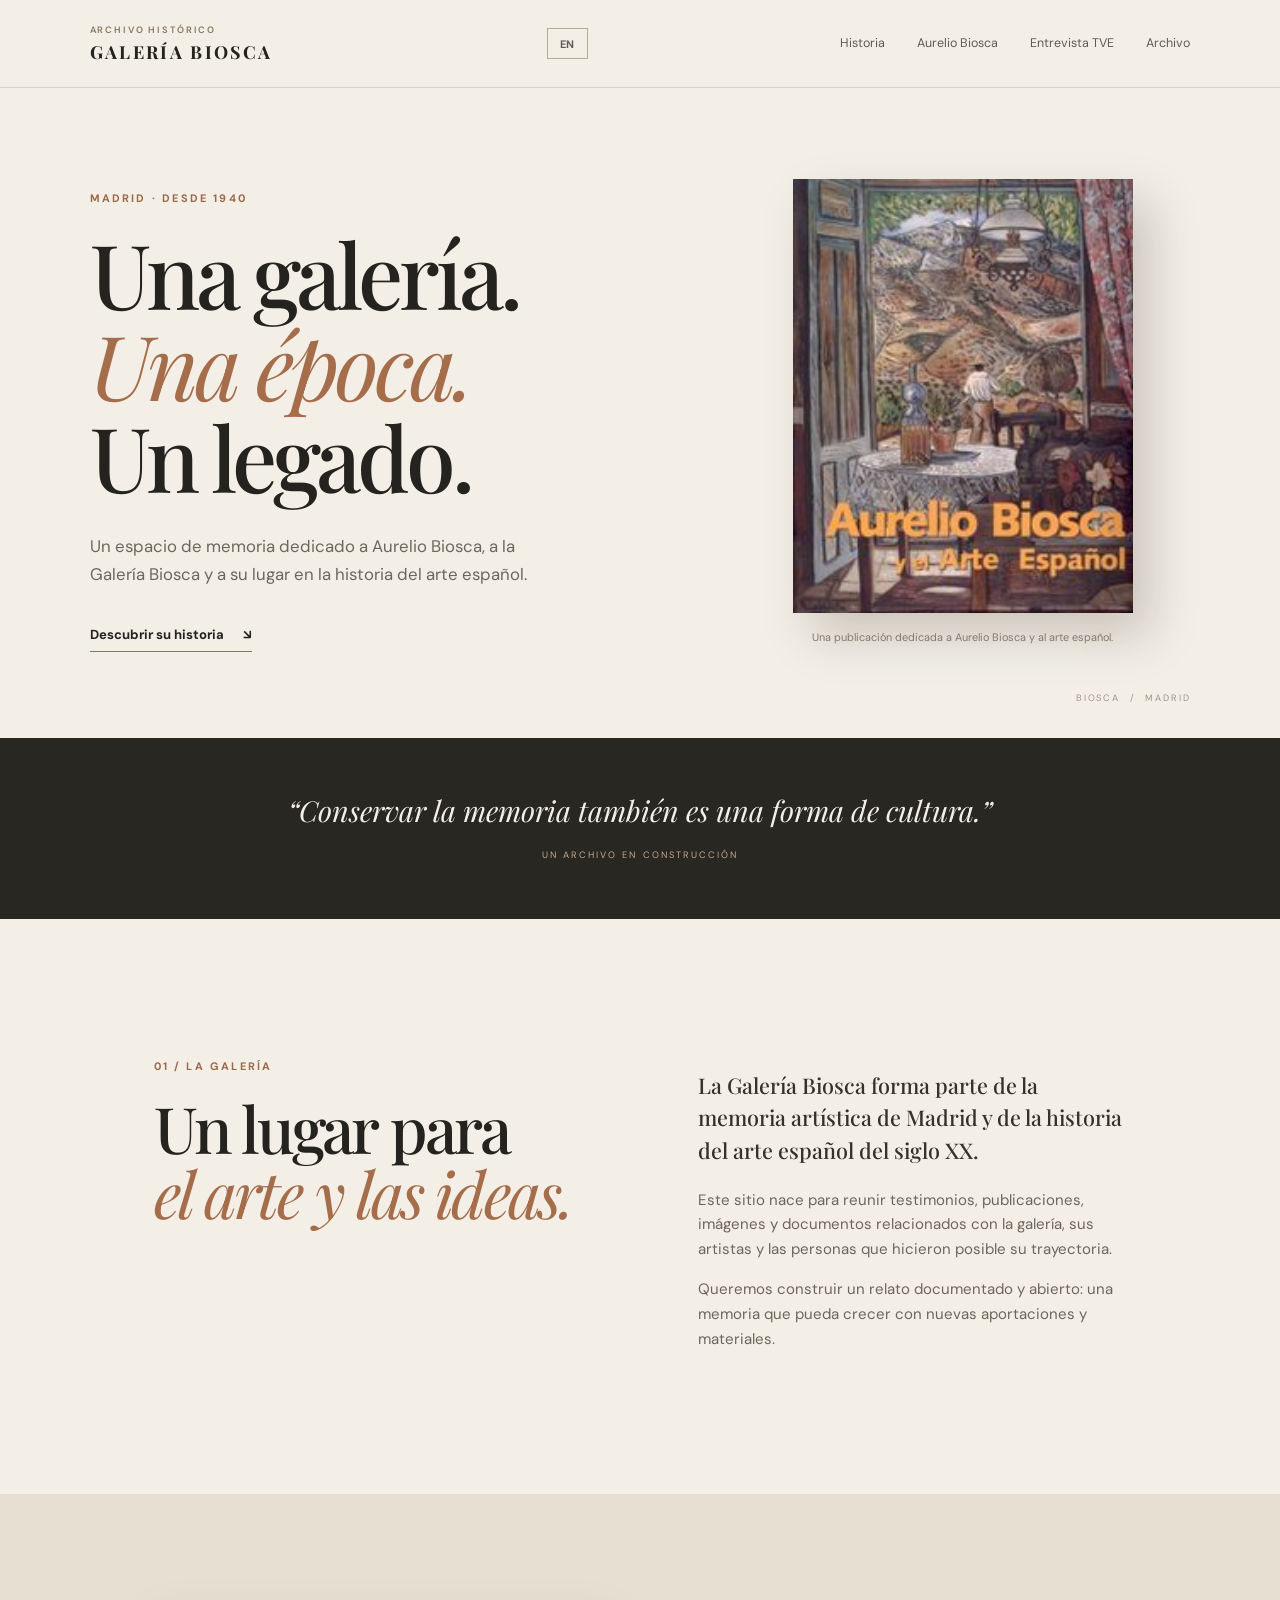
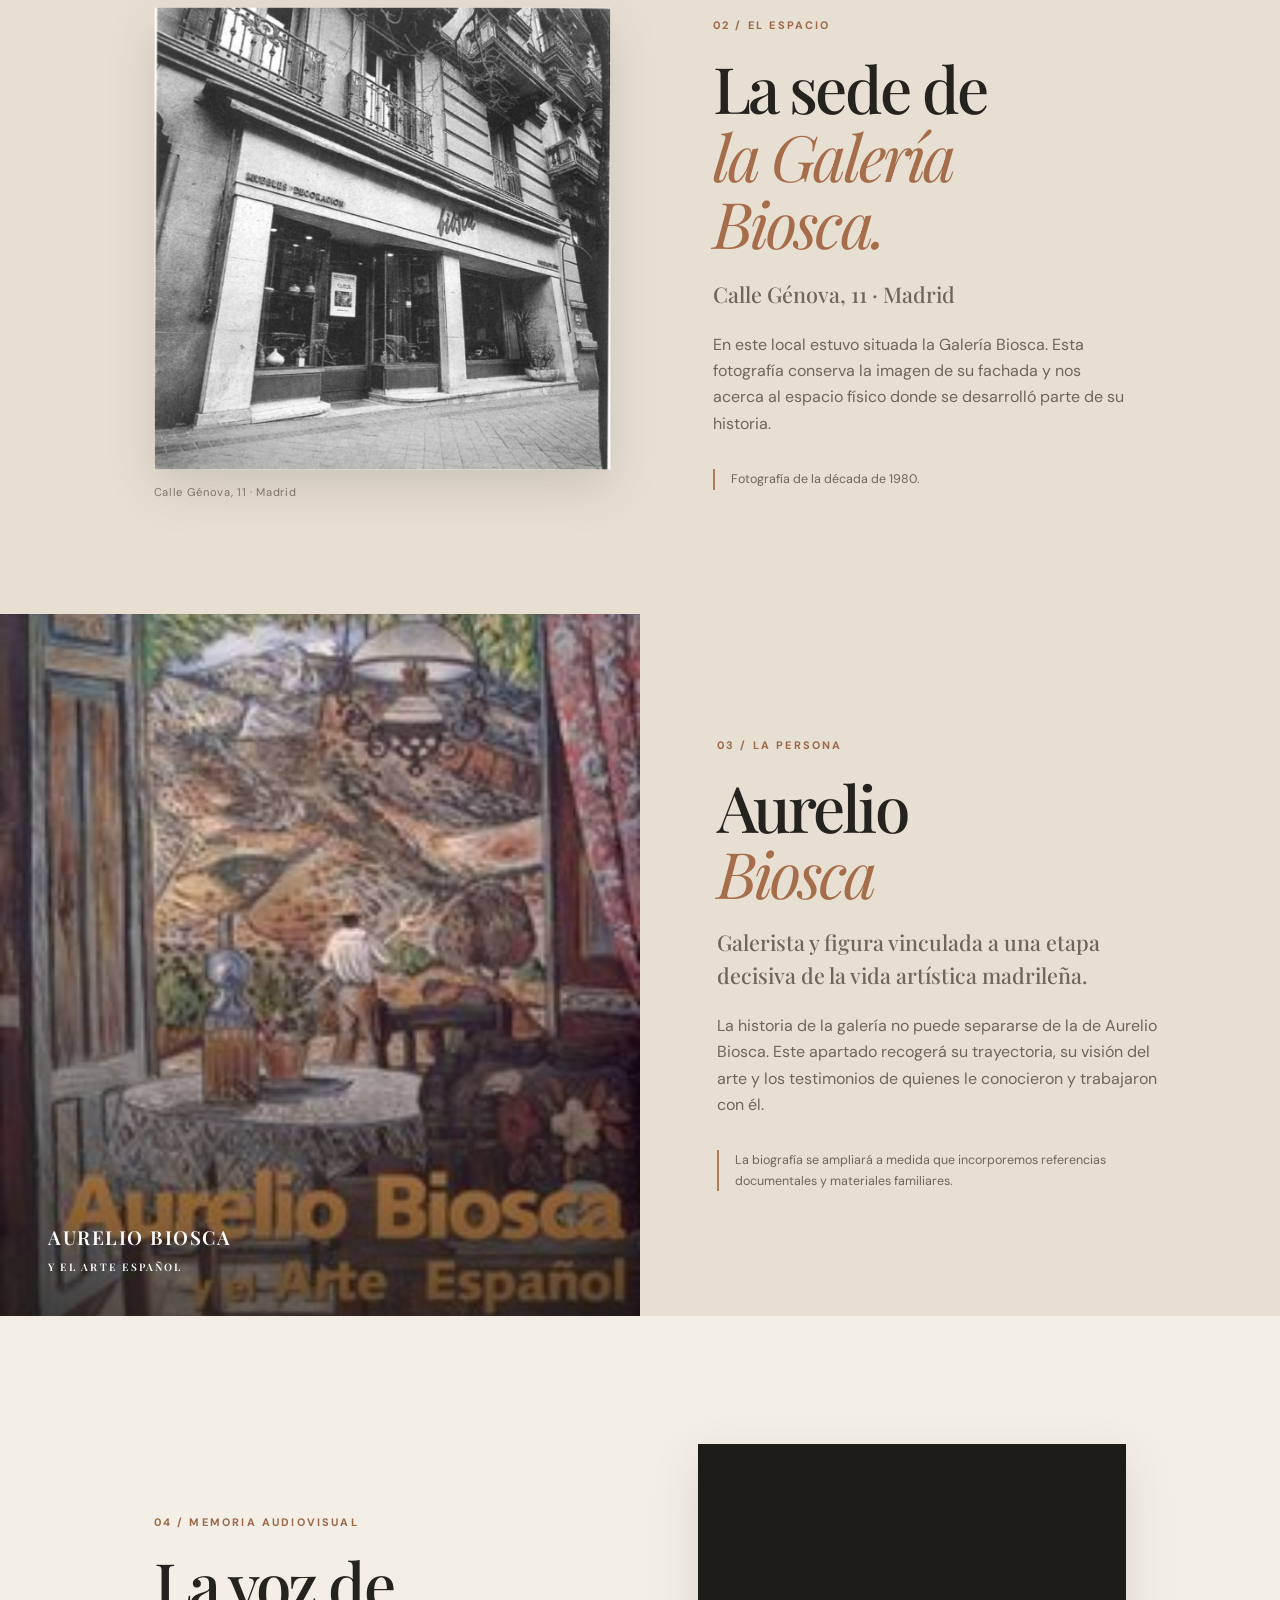
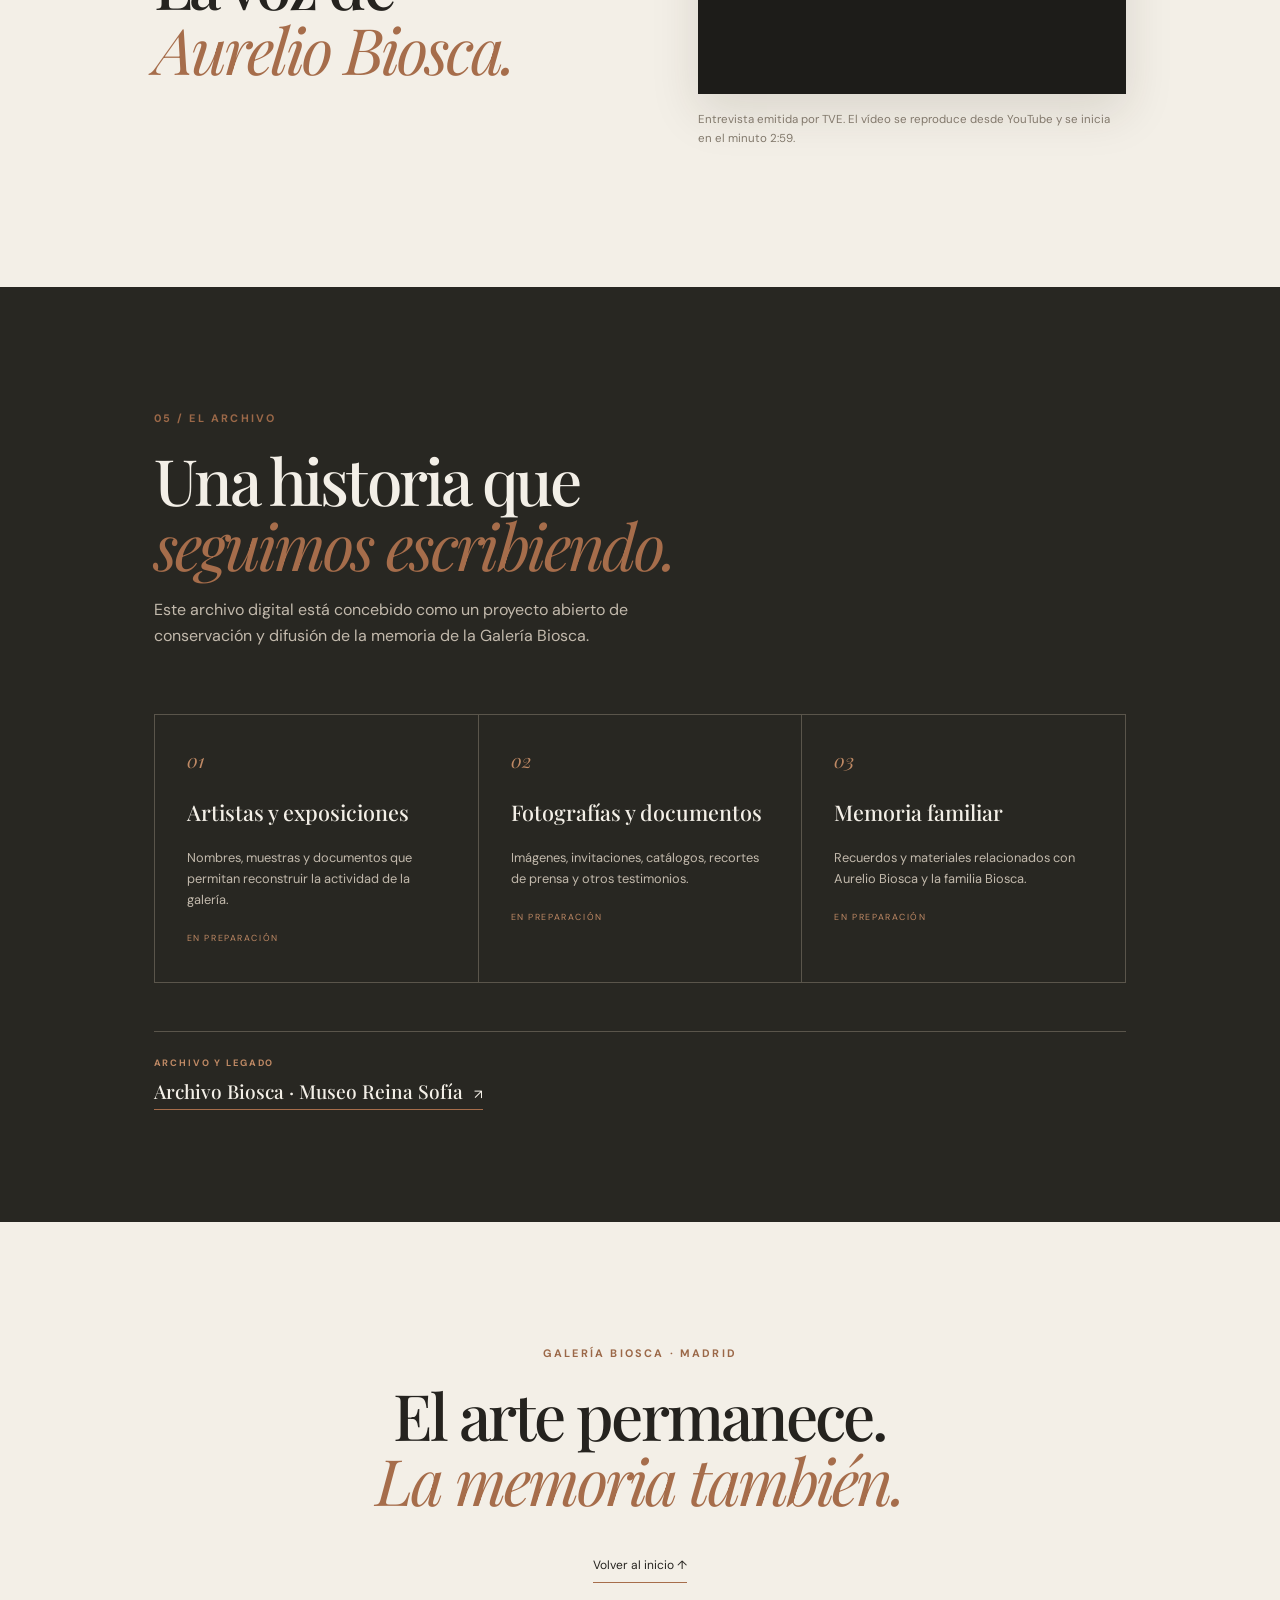
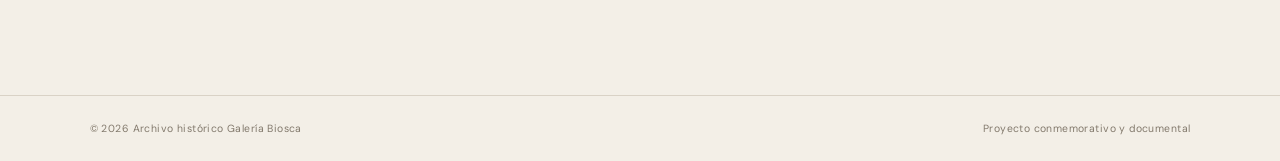
==== commit fafbb0ba: "Add favicon and apple touch icon links Added favicon and apple touch icon links to the HTML." ====
--- a/src/src/index.html
+++ b/src/src/index.html
@@ -1,6 +1,10 @@
 <!doctype html>
 <html lang="es">
 <head>
+<link rel="icon" href="assets/favicon.ico" sizes="any">
+<link rel="icon" type="image/png" sizes="32x32" href="assets/favicon-32.png">
+<link rel="icon" type="image/png" sizes="512x512" href="assets/favicon-512.png">
+<link rel="apple-touch-icon" href="assets/apple-touch-icon.png">
   <meta charset="utf-8">
   <meta name="viewport" content="width=device-width, initial-scale=1">
   <meta name="description" content="Un homenaje a Aurelio Biosca y a la historia de la Galería Biosca de Madrid. Archivo histórico, memoria familiar y entrevista de TVE.">
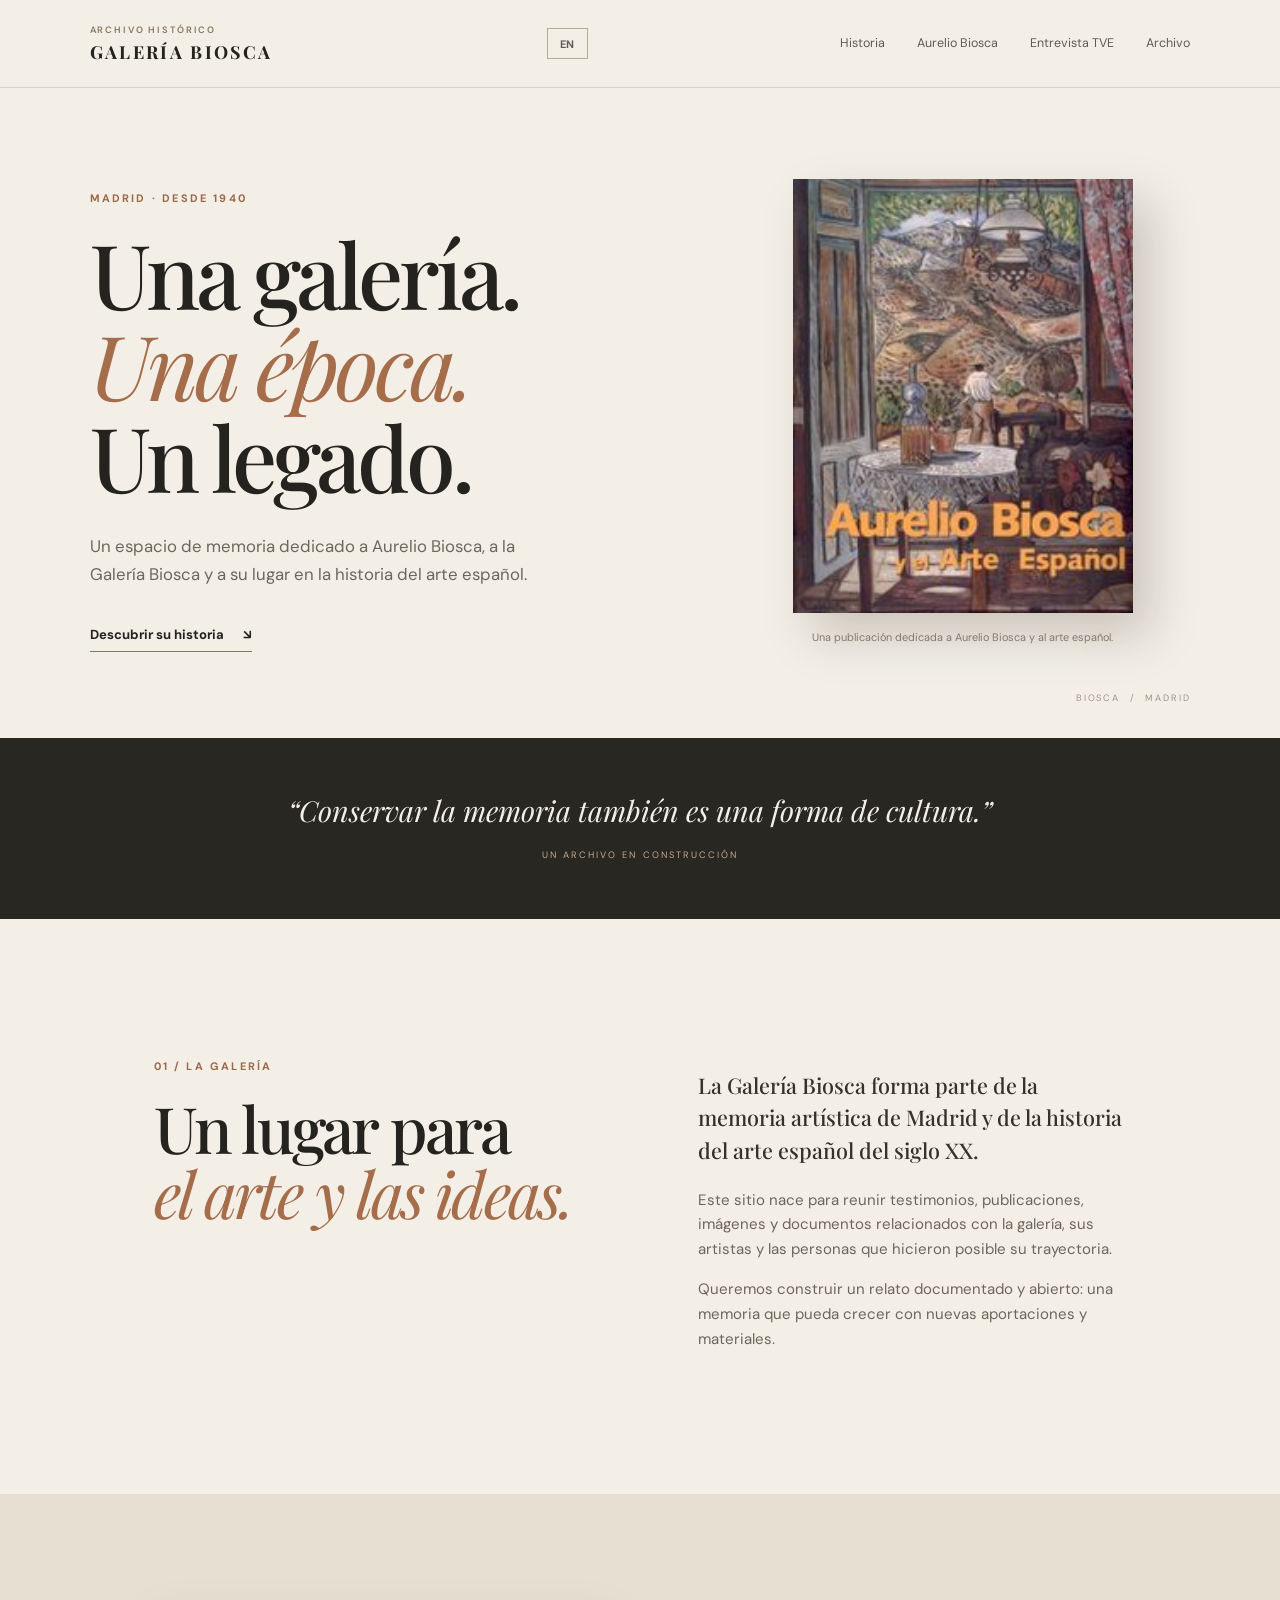
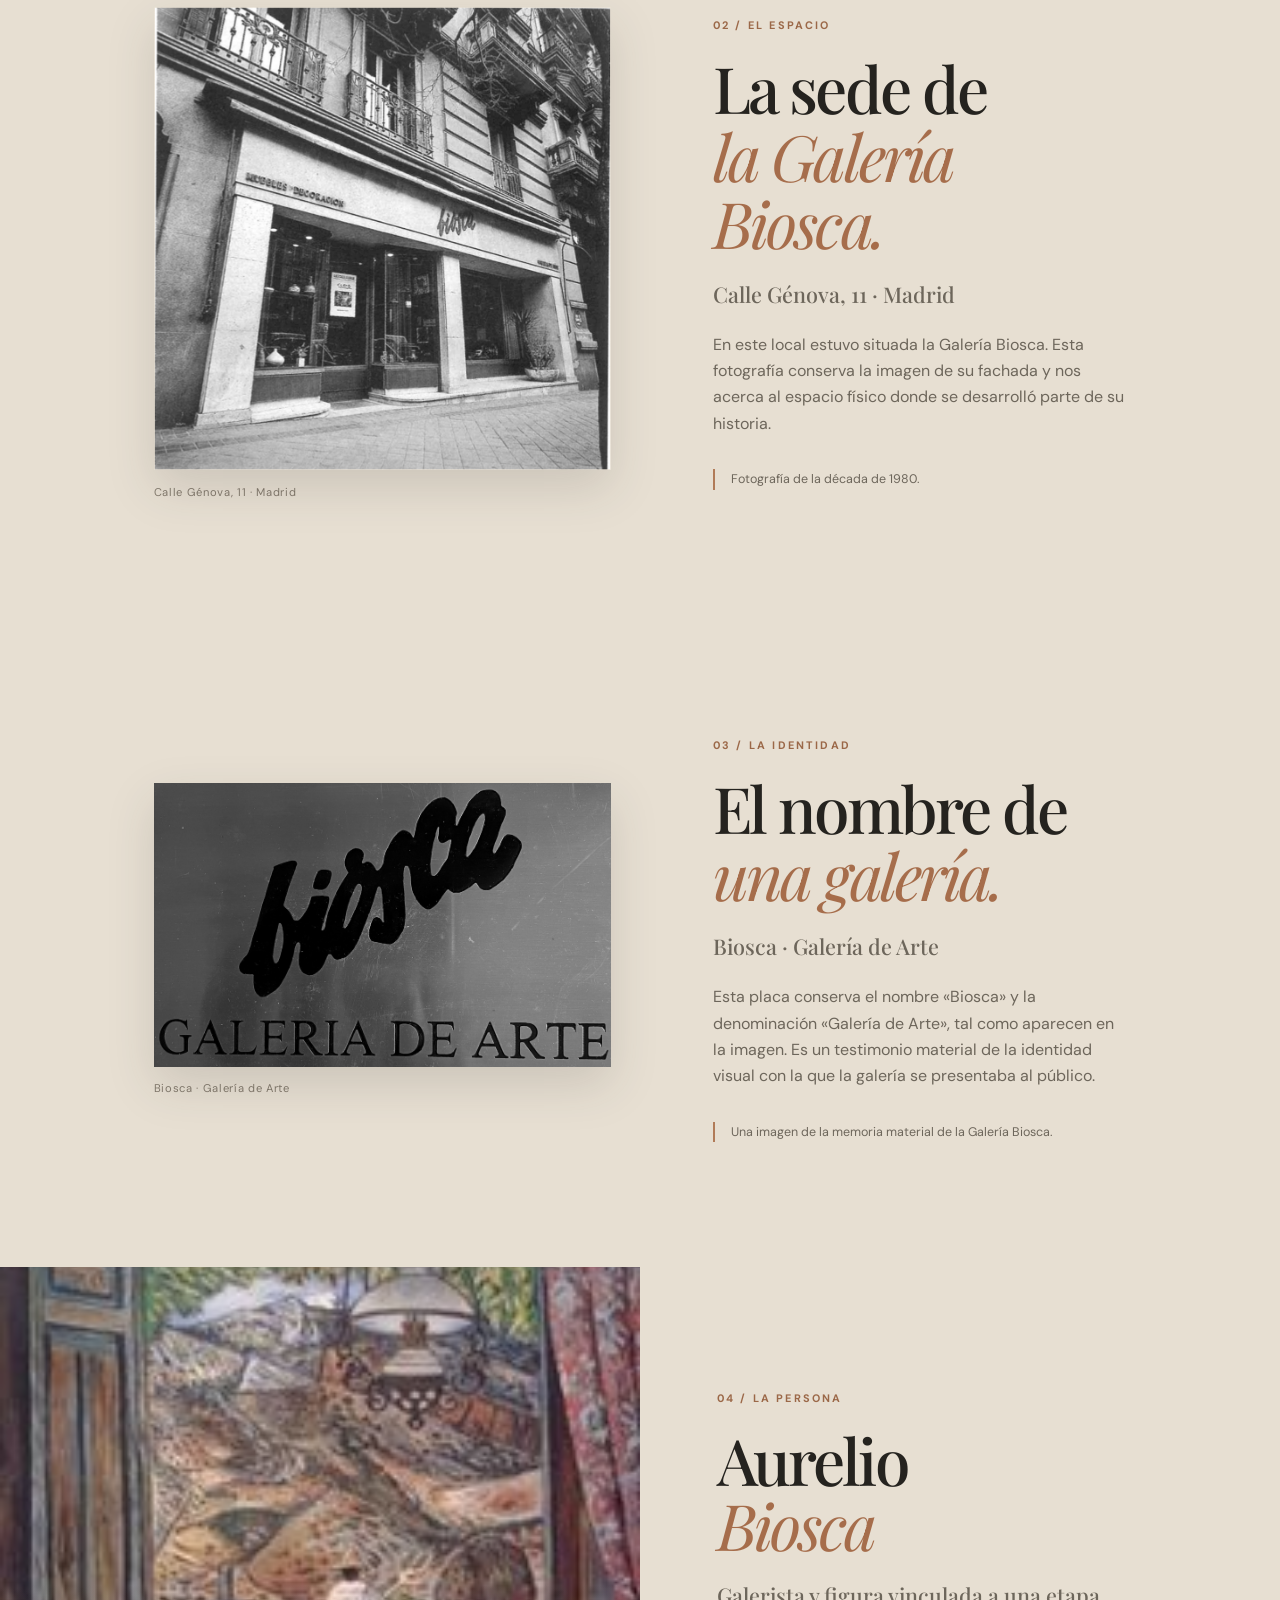
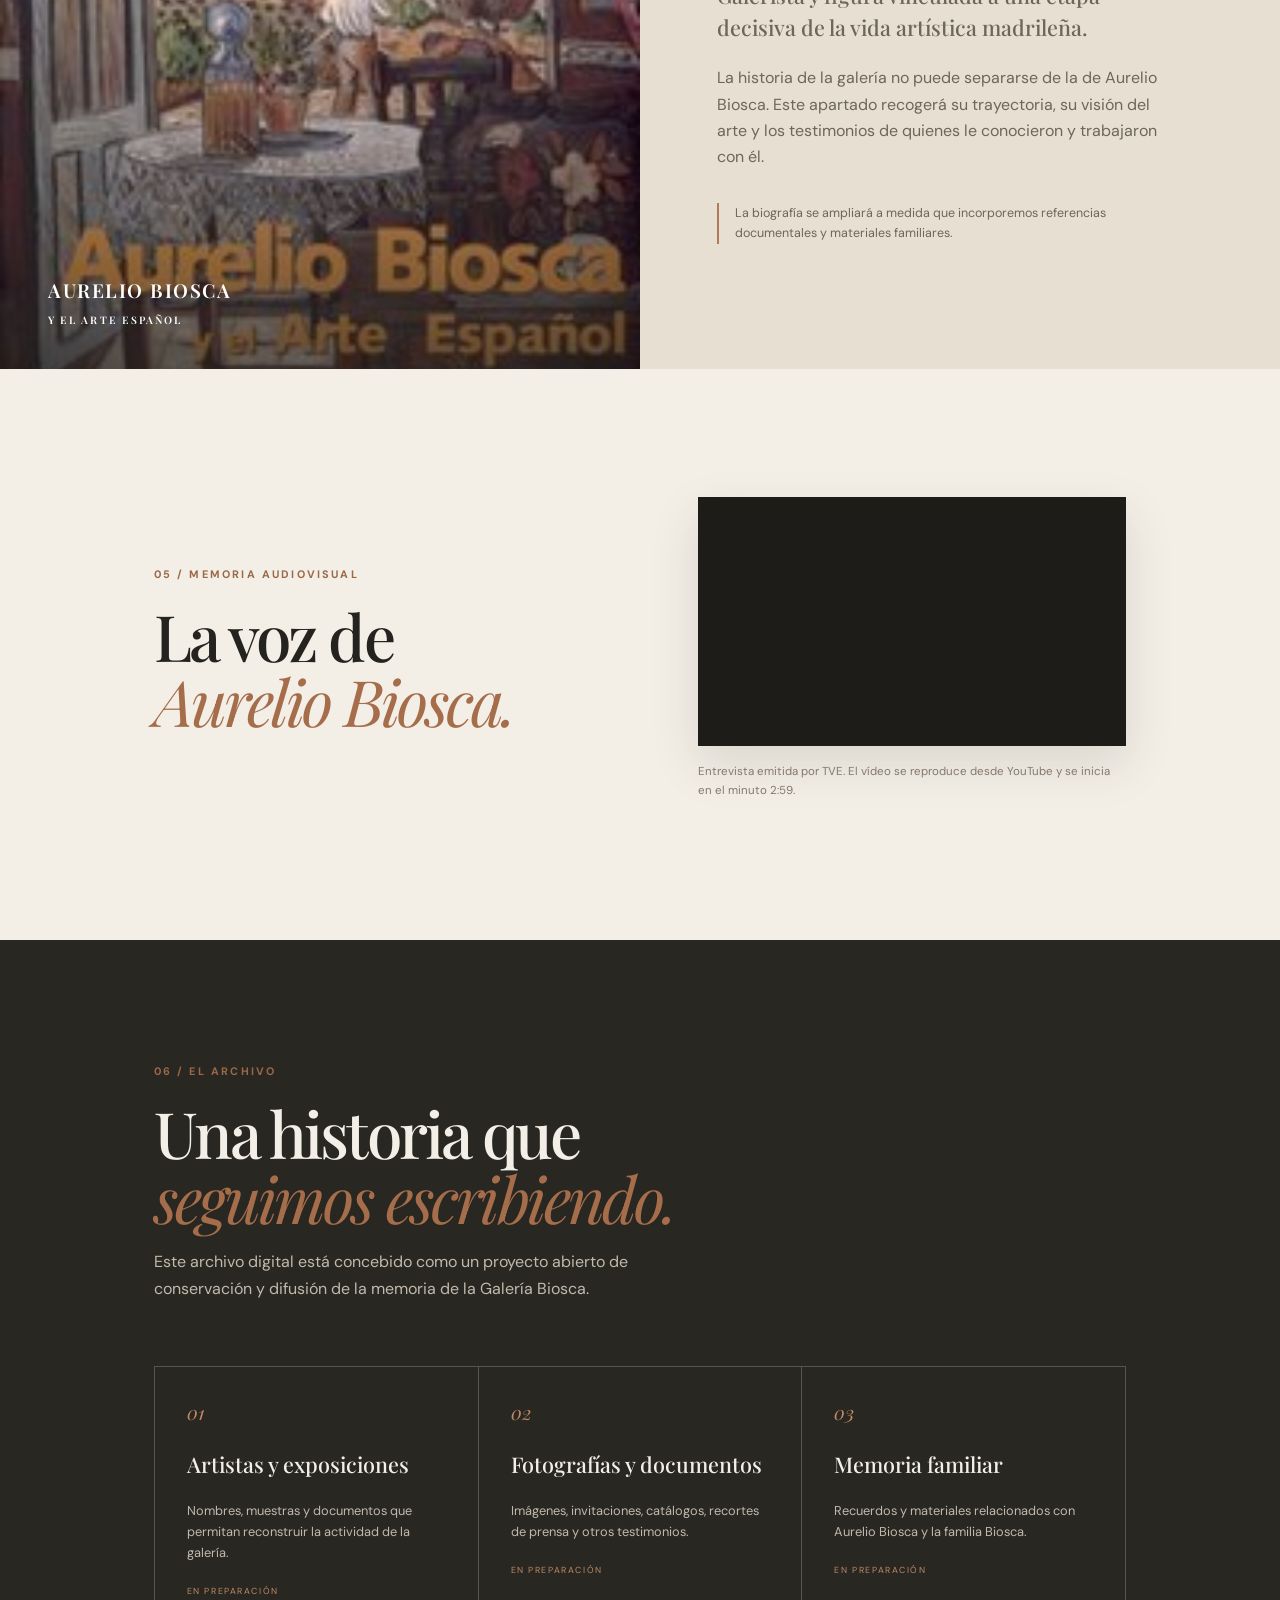
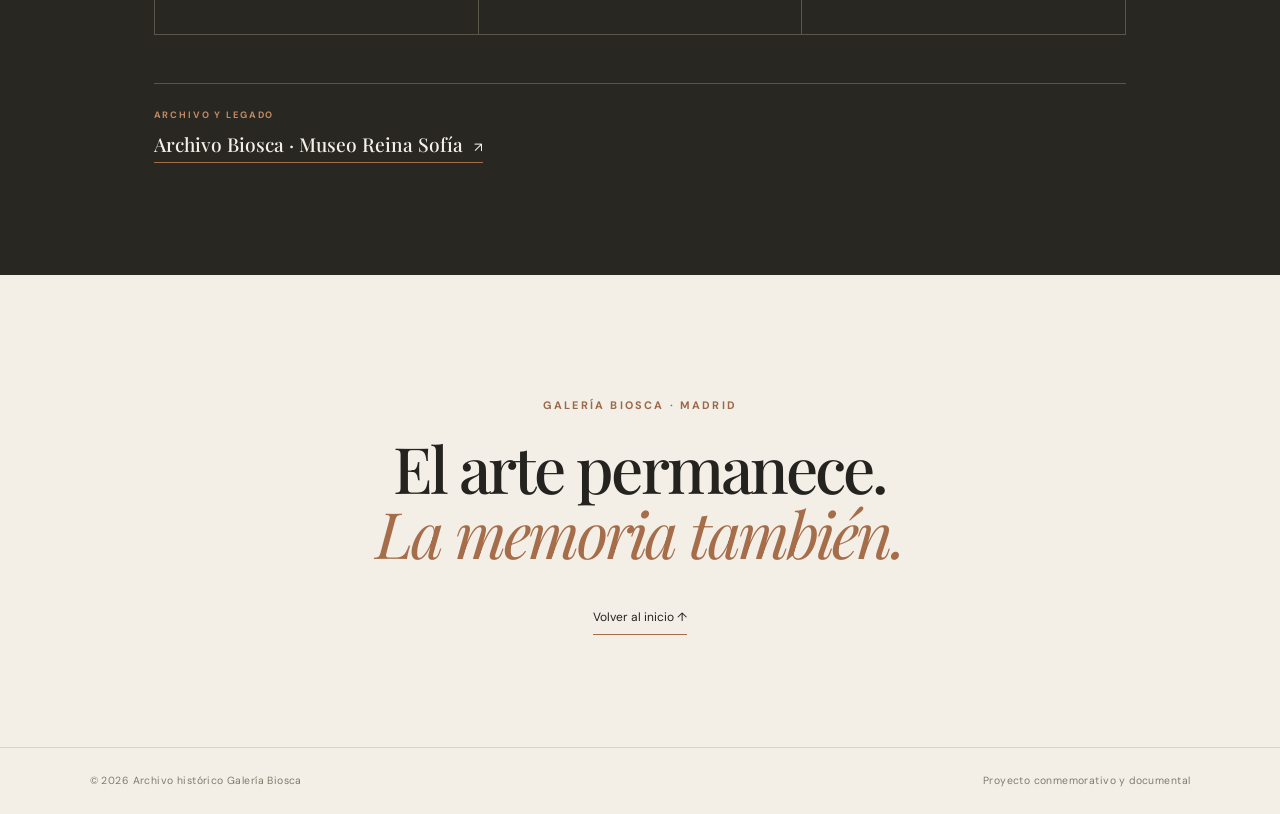
==== commit 56531799: "Update index.html" ====
--- a/src/src/index.html
+++ b/src/src/index.html
@@ -1,3 +1,4 @@
+
 <!doctype html>
 <html lang="es">
 <head>
@@ -5,140 +6,154 @@
 <link rel="icon" type="image/png" sizes="32x32" href="assets/favicon-32.png">
 <link rel="icon" type="image/png" sizes="512x512" href="assets/favicon-512.png">
 <link rel="apple-touch-icon" href="assets/apple-touch-icon.png">
-  <meta charset="utf-8">
-  <meta name="viewport" content="width=device-width, initial-scale=1">
-  <meta name="description" content="Un homenaje a Aurelio Biosca y a la historia de la Galería Biosca de Madrid. Archivo histórico, memoria familiar y entrevista de TVE.">
-  <meta name="theme-color" content="#f3efe7">
-  <title>Galería Biosca — Memoria de una galería de arte</title>
-  <link rel="preconnect" href="https://fonts.googleapis.com">
-  <link rel="preconnect" href="https://fonts.gstatic.com" crossorigin>
-  <link href="https://fonts.googleapis.com/css2?family=DM+Sans:wght@400;500;600;700&family=Playfair+Display:wght@400;500;600;700&display=swap" rel="stylesheet">
-  <link rel="stylesheet" href="styles.css">
+<meta charset="utf-8">
+<meta name="viewport" content="width=device-width, initial-scale=1">
+<meta name="description" content="Un homenaje a Aurelio Biosca y a la historia de la Galería Biosca de Madrid. Archivo histórico, memoria familiar y entrevista de TVE.">
+<meta name="theme-color" content="#f3efe7">
+<title>Galería Biosca — Memoria de una galería de arte</title>
+<link rel="preconnect" href="https://fonts.googleapis.com">
+<link rel="preconnect" href="https://fonts.gstatic.com" crossorigin>
+<link href="https://fonts.googleapis.com/css2?family=DM+Sans:wght@400;500;600;700&family=Playfair+Display:wght@400;500;600;700&display=swap" rel="stylesheet">
+<link rel="stylesheet" href="styles.css">
 </head>
 <body>
-  <a class="skip-link" href="#contenido">Saltar al contenido</a>
-  <header class="site-header">
-    <a class="wordmark" href="#inicio" aria-label="Galería Biosca, inicio">
-      <span class="wordmark-small">ARCHIVO HISTÓRICO</span>
-      <span>GALERÍA BIOSCA</span>
-    </a>
-    <button class="menu-toggle" aria-label="Abrir menú" aria-expanded="false">☰</button>
-    <button class="language-toggle" type="button" aria-label="Switch to English">EN</button>
-    <nav class="main-nav" aria-label="Navegación principal">
-      <a href="#historia">Historia</a>
-      <a href="#aurelio">Aurelio Biosca</a>
-      <a href="#entrevista">Entrevista TVE</a>
-      <a href="#archivo">Archivo</a>
-    </nav>
-  </header>
+<a class="skip-link" href="#contenido">Saltar al contenido</a>
 
-  <main id="contenido">
-    <section class="hero" id="inicio">
-      <div class="hero-copy">
-        <p class="eyebrow">Madrid · Desde 1940</p>
-        <h1>Una galería.<br><em>Una época.</em><br>Un legado.</h1>
-        <p class="hero-intro">Un espacio de memoria dedicado a Aurelio Biosca, a la Galería Biosca y a su lugar en la historia del arte español.</p>
-        <a class="text-link" href="#historia">Descubrir su historia <span aria-hidden="true">↘</span></a>
+<header class="site-header">
+  <a class="wordmark" href="#inicio" aria-label="Galería Biosca, inicio">
+    <span class="wordmark-small">ARCHIVO HISTÓRICO</span>
+    <span>GALERÍA BIOSCA</span>
+  </a>
+  <button class="menu-toggle" aria-label="Abrir menú" aria-expanded="false">☰</button>
+  <button class="language-toggle" type="button" aria-label="Switch to English">EN</button>
+  <nav class="main-nav" aria-label="Navegación principal">
+    <a href="#historia">Historia</a>
+    <a href="#aurelio">Aurelio Biosca</a>
+    <a href="#entrevista">Entrevista TVE</a>
+    <a href="#archivo">Archivo</a>
+  </nav>
+</header>
+
+<main id="contenido">
+  <section class="hero" id="inicio">
+    <div class="hero-copy">
+      <p class="eyebrow">Madrid · Desde 1940</p>
+      <h1>Una galería.<br><em>Una época.</em><br>Un legado.</h1>
+      <p class="hero-intro">Un espacio de memoria dedicado a Aurelio Biosca, a la Galería Biosca y a su lugar en la historia del arte español.</p>
+      <a class="text-link" href="#historia">Descubrir su historia <span aria-hidden="true">↘</span></a>
+    </div>
+    <figure class="book-cover">
+      <img src="assets/portada-aurelio-biosca.jpg" alt="Portada del libro Aurelio Biosca y el Arte Español">
+      <figcaption>Una publicación dedicada a Aurelio Biosca y al arte español.</figcaption>
+    </figure>
+    <div class="hero-index" aria-hidden="true">BIOSCA&nbsp; / &nbsp;MADRID</div>
+  </section>
+
+  <section class="intro-band">
+    <p>“Conservar la memoria también es una forma de cultura.”</p>
+    <span>UN ARCHIVO EN CONSTRUCCIÓN</span>
+  </section>
+
+  <section class="section history-section" id="historia">
+    <div class="section-heading">
+      <p class="eyebrow">01 / La galería</p>
+      <h2>Un lugar para<br><em>el arte y las ideas.</em></h2>
+    </div>
+    <div class="section-body">
+      <p class="lead">La Galería Biosca forma parte de la memoria artística de Madrid y de la historia del arte español del siglo XX.</p>
+      <p>Este sitio nace para reunir testimonios, publicaciones, imágenes y documentos relacionados con la galería, sus artistas y las personas que hicieron posible su trayectoria.</p>
+      <p>Queremos construir un relato documentado y abierto: una memoria que pueda crecer con nuevas aportaciones y materiales.</p>
+    </div>
+  </section>
+
+  <section class="location-section" id="sede">
+    <div class="location-photo">
+      <img src="assets/galeria-genova-11.png" alt="Fotografía histórica de la fachada del local de la Galería Biosca en la calle Génova, 11, Madrid">
+      <p class="location-caption">Calle Génova, 11 · Madrid</p>
+    </div>
+    <div class="location-copy">
+      <p class="eyebrow">02 / El espacio</p>
+      <h2>La sede de<br><em>la Galería Biosca.</em></h2>
+      <p class="lead">Calle Génova, 11 · Madrid</p>
+      <p>En este local estuvo situada la Galería Biosca. Esta fotografía conserva la imagen de su fachada y nos acerca al espacio físico donde se desarrolló parte de su historia.</p>
+      <p class="note">Fotografía de la década de 1980.</p>
+    </div>
+  </section>
+
+  <section class="location-section identity-section" id="identidad">
+    <div class="location-photo identity-photo">
+      <img src="assets/placa-galeria-biosca.jpg" alt="Placa con el nombre Biosca y la inscripción Galería de Arte">
+      <p class="location-caption identity-caption">Biosca · Galería de Arte</p>
+    </div>
+    <div class="location-copy identity-copy">
+      <p class="eyebrow">03 / La identidad</p>
+      <h2>El nombre de<br><em>una galería.</em></h2>
+      <p class="lead">Biosca · Galería de Arte</p>
+      <p>Esta placa conserva el nombre «Biosca» y la denominación «Galería de Arte», tal como aparecen en la imagen. Es un testimonio material de la identidad visual con la que la galería se presentaba al público.</p>
+      <p class="note">Una imagen de la memoria material de la Galería Biosca.</p>
+    </div>
+  </section>
+
+  <section class="aurelio-section" id="aurelio">
+    <div class="aurelio-image">
+      <div class="image-caption">AURELIO BIOSCA<br><span>Y EL ARTE ESPAÑOL</span></div>
+    </div>
+    <div class="aurelio-copy">
+      <p class="eyebrow">04 / La persona</p>
+      <h2>Aurelio<br><em>Biosca</em></h2>
+      <p class="lead">Galerista y figura vinculada a una etapa decisiva de la vida artística madrileña.</p>
+      <p>La historia de la galería no puede separarse de la de Aurelio Biosca. Este apartado recogerá su trayectoria, su visión del arte y los testimonios de quienes le conocieron y trabajaron con él.</p>
+      <p class="note">La biografía se ampliará a medida que incorporemos referencias documentales y materiales familiares.</p>
+    </div>
+  </section>
+
+  <section class="section video-section" id="entrevista">
+    <div class="section-heading">
+      <p class="eyebrow">05 / Memoria audiovisual</p>
+      <h2>La voz de<br><em>Aurelio Biosca.</em></h2>
+    </div>
+    <div class="video-content">
+      <div class="video-frame">
+        <iframe
+          src="https://www.youtube-nocookie.com/embed/jmUISKl3VEo?start=179"
+          title="Entrevista a Aurelio Biosca en TVE"
+          loading="lazy"
+          referrerpolicy="strict-origin-when-cross-origin"
+          allow="accelerometer; autoplay; clipboard-write; encrypted-media; gyroscope; picture-in-picture; web-share"
+          allowfullscreen></iframe>
       </div>
-      <figure class="book-cover">
-        <img src="assets/portada-aurelio-biosca.jpg" alt="Portada del libro Aurelio Biosca y el Arte Español">
-        <figcaption>Una publicación dedicada a Aurelio Biosca y al arte español.</figcaption>
-      </figure>
-      <div class="hero-index" aria-hidden="true">BIOSCA&nbsp; / &nbsp;MADRID</div>
-    </section>
+      <p class="video-caption">Entrevista emitida por TVE. El vídeo se reproduce desde YouTube y se inicia en el minuto 2:59.</p>
+    </div>
+  </section>
 
-    <section class="intro-band">
-      <p>“Conservar la memoria también es una forma de cultura.”</p>
-      <span>UN ARCHIVO EN CONSTRUCCIÓN</span>
-    </section>
+  <section class="archive-section" id="archivo">
+    <div class="archive-top">
+      <p class="eyebrow">06 / El archivo</p>
+      <h2>Una historia que<br><em>seguimos escribiendo.</em></h2>
+      <p>Este archivo digital está concebido como un proyecto abierto de conservación y difusión de la memoria de la Galería Biosca.</p>
+    </div>
+    <div class="archive-grid">
+      <article><span>01</span><h3>Artistas y exposiciones</h3><p>Nombres, muestras y documentos que permitan reconstruir la actividad de la galería.</p><small>EN PREPARACIÓN</small></article>
+      <article><span>02</span><h3>Fotografías y documentos</h3><p>Imágenes, invitaciones, catálogos, recortes de prensa y otros testimonios.</p><small>EN PREPARACIÓN</small></article>
+      <article><span>03</span><h3>Memoria familiar</h3><p>Recuerdos y materiales relacionados con Aurelio Biosca y la familia Biosca.</p><small>EN PREPARACIÓN</small></article>
+    </div>
+    <div class="museum-link">
+      <span class="museum-kicker">ARCHIVO Y LEGADO</span>
+      <a class="museum-link-anchor" href="https://www.museoreinasofia.es/biblioteca/colecciones/archivos/archivo-biosca/" target="_blank" rel="noopener noreferrer">Archivo Biosca · Museo Reina Sofía <span aria-hidden="true">↗</span></a>
+    </div>
+  </section>
 
-    <section class="section history-section" id="historia">
-      <div class="section-heading">
-        <p class="eyebrow">01 / La galería</p>
-        <h2>Un lugar para<br><em>el arte y las ideas.</em></h2>
-      </div>
-      <div class="section-body">
-        <p class="lead">La Galería Biosca forma parte de la memoria artística de Madrid y de la historia del arte español del siglo XX.</p>
-        <p>Este sitio nace para reunir testimonios, publicaciones, imágenes y documentos relacionados con la galería, sus artistas y las personas que hicieron posible su trayectoria.</p>
-        <p>Queremos construir un relato documentado y abierto: una memoria que pueda crecer con nuevas aportaciones y materiales.</p>
-      </div>
-    </section>
+  <section class="closing">
+    <p class="eyebrow">Galería Biosca · Madrid</p>
+    <h2>El arte permanece.<br><em>La memoria también.</em></h2>
+    <a href="#inicio" class="back-top">Volver al inicio ↑</a>
+  </section>
+</main>
 
-
-    <section class="location-section" id="sede">
-      <div class="location-photo">
-        <img src="assets/galeria-genova-11.png" alt="Fotografía histórica de la fachada del local de la Galería Biosca en la calle Génova, 11, Madrid">
-        <p class="location-caption">Calle Génova, 11 · Madrid</p>
-      </div>
-      <div class="location-copy">
-        <p class="eyebrow">02 / El espacio</p>
-        <h2>La sede de<br><em>la Galería Biosca.</em></h2>
-        <p class="lead">Calle Génova, 11 · Madrid</p>
-        <p>En este local estuvo situada la Galería Biosca. Esta fotografía conserva la imagen de su fachada y nos acerca al espacio físico donde se desarrolló parte de su historia.</p>
-        <p class="note">La fecha de la fotografía está pendiente de confirmar.</p>
-      </div>
-    </section>
-
-    <section class="aurelio-section" id="aurelio">
-      <div class="aurelio-image">
-        <div class="image-caption">AURELIO BIOSCA<br><span>Y EL ARTE ESPAÑOL</span></div>
-      </div>
-      <div class="aurelio-copy">
-        <p class="eyebrow">03 / La persona</p>
-        <h2>Aurelio<br><em>Biosca</em></h2>
-        <p class="lead">Galerista y figura vinculada a una etapa decisiva de la vida artística madrileña.</p>
-        <p>La historia de la galería no puede separarse de la de Aurelio Biosca. Este apartado recogerá su trayectoria, su visión del arte y los testimonios de quienes le conocieron y trabajaron con él.</p>
-        <p class="note">La biografía se ampliará a medida que incorporemos referencias documentales y materiales familiares.</p>
-      </div>
-    </section>
-
-    <section class="section video-section" id="entrevista">
-      <div class="section-heading">
-        <p class="eyebrow">04 / Memoria audiovisual</p>
-        <h2>La voz de<br><em>Aurelio Biosca.</em></h2>
-      </div>
-      <div class="video-content">
-        <div class="video-frame">
-          <iframe
-            src="https://www.youtube-nocookie.com/embed/jmUISKl3VEo?start=179"
-            title="Entrevista a Aurelio Biosca en TVE"
-            loading="lazy"
-            referrerpolicy="strict-origin-when-cross-origin"
-            allow="accelerometer; autoplay; clipboard-write; encrypted-media; gyroscope; picture-in-picture; web-share"
-            allowfullscreen></iframe>
-        </div>
-        <p class="video-caption">Entrevista emitida por TVE. El vídeo se reproduce desde YouTube y se inicia en el minuto 2:59.</p>
-      </div>
-    </section>
-
-    <section class="archive-section" id="archivo">
-      <div class="archive-top">
-        <p class="eyebrow">05 / El archivo</p>
-        <h2>Una historia que<br><em>seguimos escribiendo.</em></h2>
-        <p>Este archivo digital está concebido como un proyecto abierto de conservación y difusión de la memoria de la Galería Biosca.</p>
-      </div>
-      <div class="archive-grid">
-        <article><span>01</span><h3>Artistas y exposiciones</h3><p>Nombres, muestras y documentos que permitan reconstruir la actividad de la galería.</p><small>EN PREPARACIÓN</small></article>
-        <article><span>02</span><h3>Fotografías y documentos</h3><p>Imágenes, invitaciones, catálogos, recortes de prensa y otros testimonios.</p><small>EN PREPARACIÓN</small></article>
-        <article><span>03</span><h3>Memoria familiar</h3><p>Recuerdos y materiales relacionados con Aurelio Biosca y la familia Biosca.</p><small>EN PREPARACIÓN</small></article>
-      </div>
-      <div class="museum-link">
-        <span class="museum-kicker">ARCHIVO Y LEGADO</span>
-        <a class="museum-link-anchor" href="https://www.museoreinasofia.es/biblioteca/colecciones/archivos/archivo-biosca/" target="_blank" rel="noopener noreferrer">Archivo Biosca · Museo Reina Sofía <span aria-hidden="true">↗</span></a>
-      </div>
-    </section>
-
-    <section class="closing">
-      <p class="eyebrow">Galería Biosca · Madrid</p>
-      <h2>El arte permanece.<br><em>La memoria también.</em></h2>
-      <a href="#inicio" class="back-top">Volver al inicio ↑</a>
-    </section>
-  </main>
-
-  <footer class="site-footer">
-    <span>© <span id="year"></span> Archivo histórico Galería Biosca</span>
-    <span>Proyecto conmemorativo y documental</span>
-  </footer>
-  <script src="js/main.js"></script>
+<footer class="site-footer">
+  <span>© <span id="year"></span> Archivo histórico Galería Biosca</span>
+  <span>Proyecto conmemorativo y documental</span>
+</footer>
+<script src="js/main.js"></script>
 </body>
 </html>
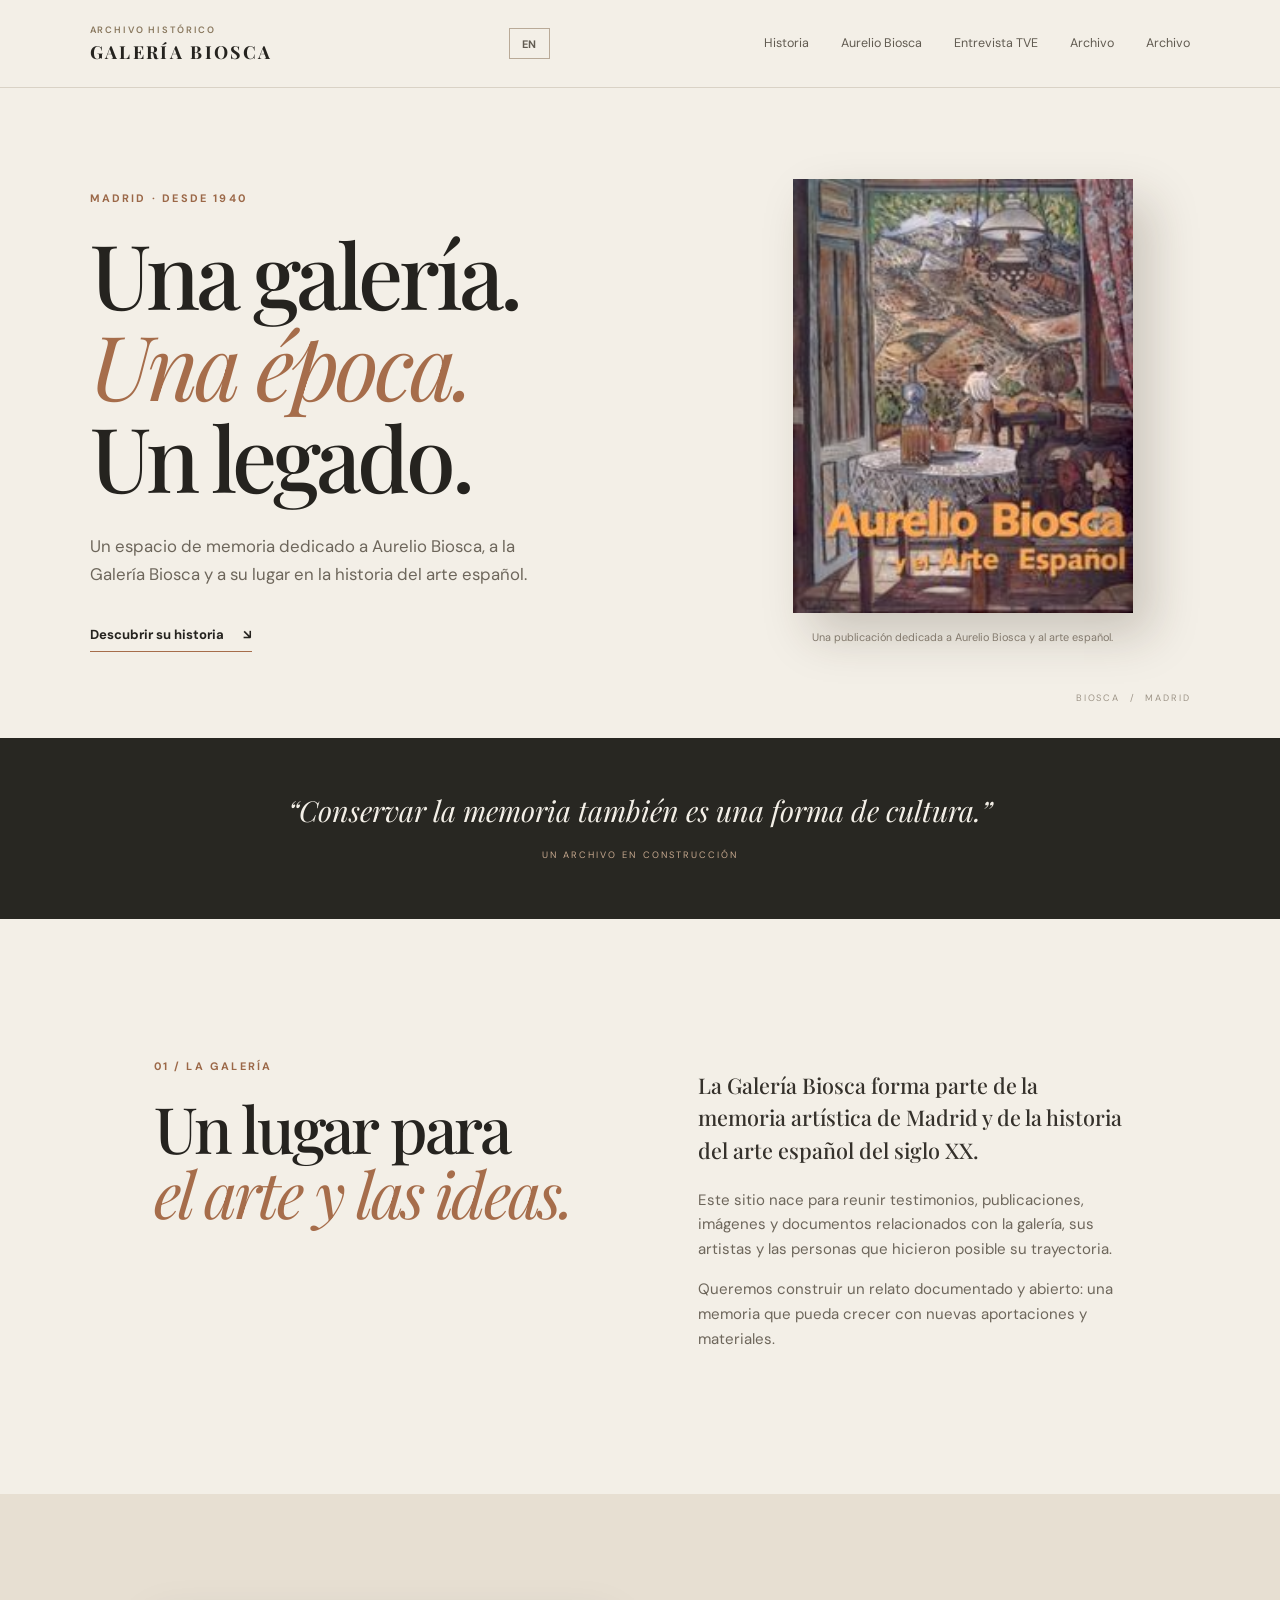
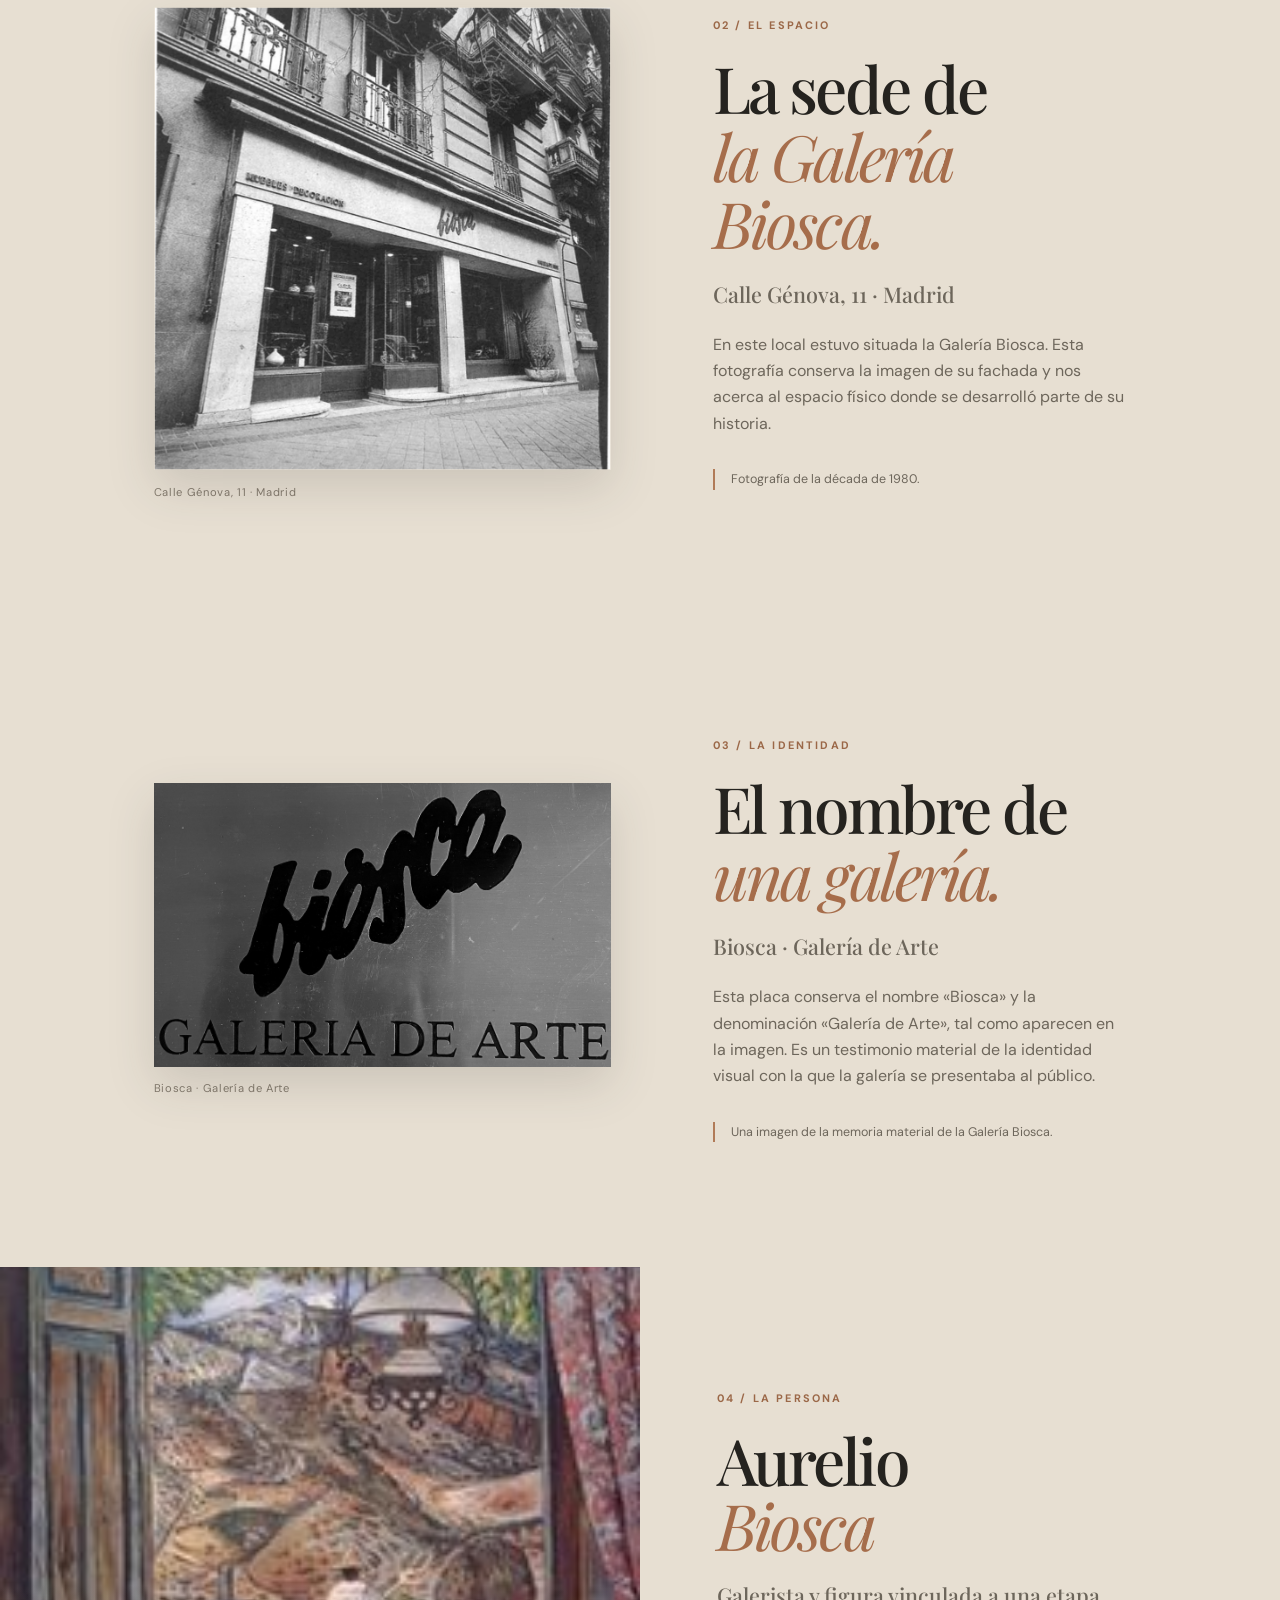
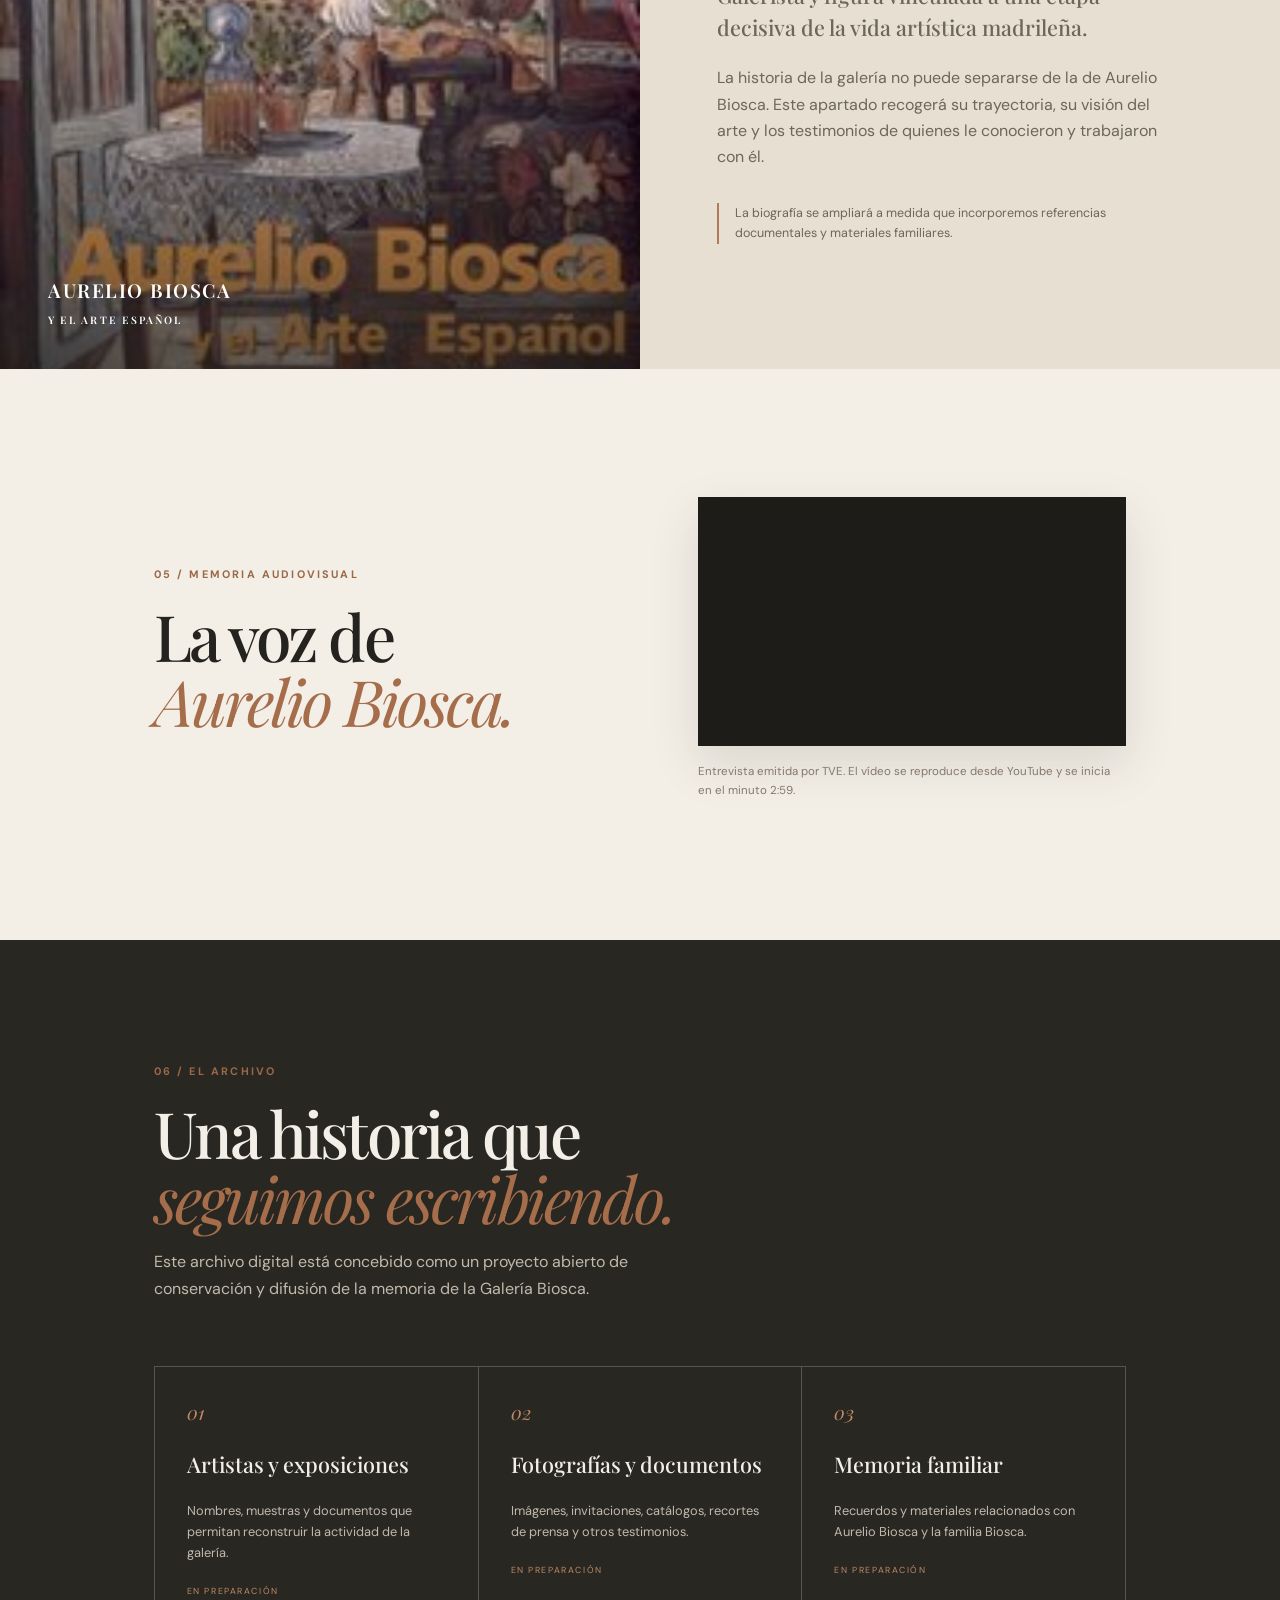
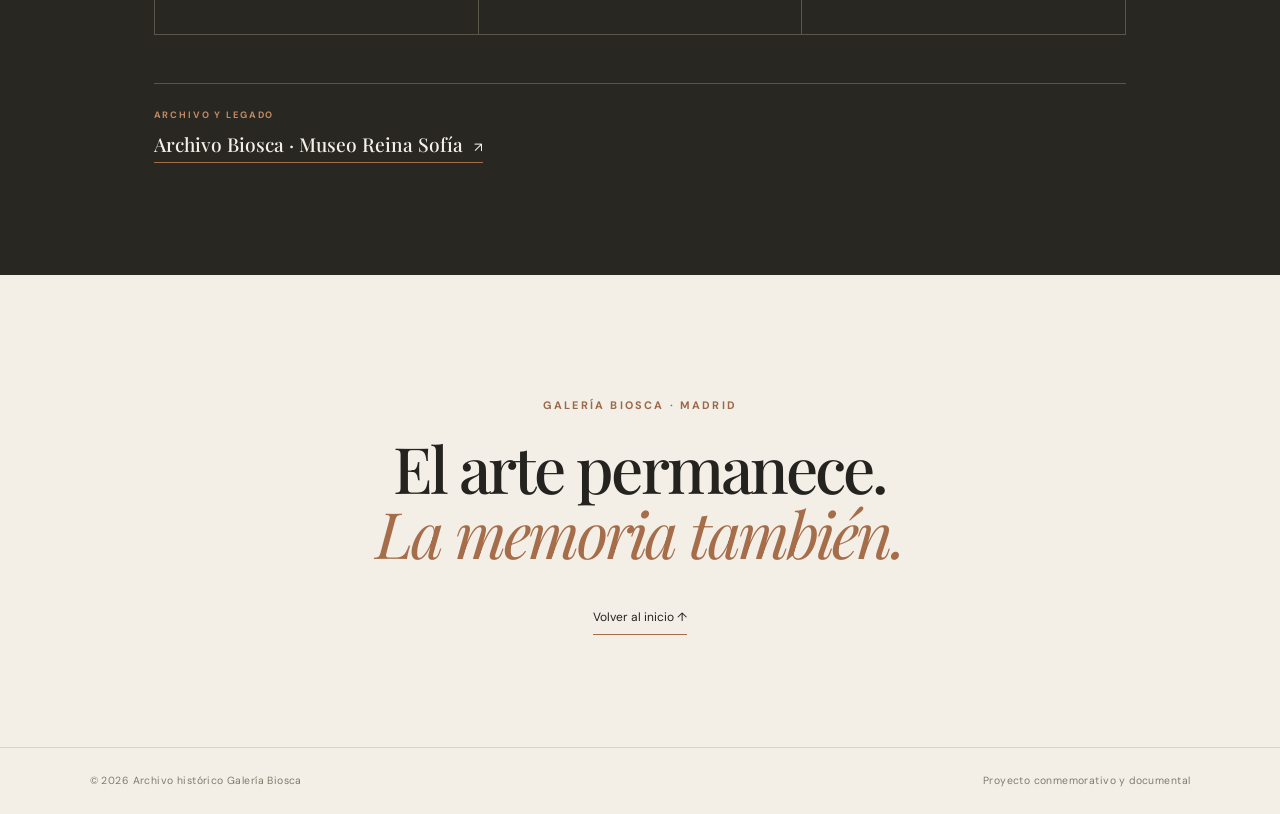
==== commit beb5faee: "Refactor index.html for improved structure" ====
--- a/src/src/index.html
+++ b/src/src/index.html
@@ -2,158 +2,188 @@
 <!doctype html>
 <html lang="es">
 <head>
-<link rel="icon" href="assets/favicon.ico" sizes="any">
-<link rel="icon" type="image/png" sizes="32x32" href="assets/favicon-32.png">
-<link rel="icon" type="image/png" sizes="512x512" href="assets/favicon-512.png">
-<link rel="apple-touch-icon" href="assets/apple-touch-icon.png">
-<meta charset="utf-8">
-<meta name="viewport" content="width=device-width, initial-scale=1">
-<meta name="description" content="Un homenaje a Aurelio Biosca y a la historia de la Galería Biosca de Madrid. Archivo histórico, memoria familiar y entrevista de TVE.">
-<meta name="theme-color" content="#f3efe7">
-<title>Galería Biosca — Memoria de una galería de arte</title>
-<link rel="preconnect" href="https://fonts.googleapis.com">
-<link rel="preconnect" href="https://fonts.gstatic.com" crossorigin>
-<link href="https://fonts.googleapis.com/css2?family=DM+Sans:wght@400;500;600;700&family=Playfair+Display:wght@400;500;600;700&display=swap" rel="stylesheet">
-<link rel="stylesheet" href="styles.css">
+  <link rel="icon" href="assets/favicon.ico" sizes="any">
+  <link rel="icon" type="image/png" sizes="32x32" href="assets/favicon-32.png">
+  <link rel="icon" type="image/png" sizes="512x512" href="assets/favicon-512.png">
+  <link rel="apple-touch-icon" href="assets/apple-touch-icon.png">
+  <meta charset="utf-8">
+  <meta name="viewport" content="width=device-width, initial-scale=1">
+  <meta name="description" content="Un homenaje a Aurelio Biosca y a la historia de la Galería Biosca de Madrid. Archivo histórico, memoria familiar y entrevista de TVE.">
+  <meta name="theme-color" content="#f3efe7">
+  <title>Galería Biosca — Memoria de una galería de arte</title>
+  <link rel="preconnect" href="https://fonts.googleapis.com">
+  <link rel="preconnect" href="https://fonts.gstatic.com" crossorigin>
+  <link href="https://fonts.googleapis.com/css2?family=DM+Sans:wght@400;500;600;700&family=Playfair+Display:wght@400;500;600;700&display=swap" rel="stylesheet">
+  <link rel="stylesheet" href="styles.css">
 </head>
 <body>
-<a class="skip-link" href="#contenido">Saltar al contenido</a>
+  <a class="skip-link" href="#contenido">Saltar al contenido</a>
 
-<header class="site-header">
-  <a class="wordmark" href="#inicio" aria-label="Galería Biosca, inicio">
-    <span class="wordmark-small">ARCHIVO HISTÓRICO</span>
-    <span>GALERÍA BIOSCA</span>
-  </a>
-  <button class="menu-toggle" aria-label="Abrir menú" aria-expanded="false">☰</button>
-  <button class="language-toggle" type="button" aria-label="Switch to English">EN</button>
-  <nav class="main-nav" aria-label="Navegación principal">
-    <a href="#historia">Historia</a>
-    <a href="#aurelio">Aurelio Biosca</a>
-    <a href="#entrevista">Entrevista TVE</a>
-    <a href="#archivo">Archivo</a>
-  </nav>
-</header>
+  <header class="site-header">
+    <a class="wordmark" href="#inicio" aria-label="Galería Biosca, inicio">
+      <span class="wordmark-small">ARCHIVO HISTÓRICO</span>
+      <span>GALERÍA BIOSCA</span>
+    </a>
 
-<main id="contenido">
-  <section class="hero" id="inicio">
-    <div class="hero-copy">
-      <p class="eyebrow">Madrid · Desde 1940</p>
-      <h1>Una galería.<br><em>Una época.</em><br>Un legado.</h1>
-      <p class="hero-intro">Un espacio de memoria dedicado a Aurelio Biosca, a la Galería Biosca y a su lugar en la historia del arte español.</p>
-      <a class="text-link" href="#historia">Descubrir su historia <span aria-hidden="true">↘</span></a>
-    </div>
-    <figure class="book-cover">
-      <img src="assets/portada-aurelio-biosca.jpg" alt="Portada del libro Aurelio Biosca y el Arte Español">
-      <figcaption>Una publicación dedicada a Aurelio Biosca y al arte español.</figcaption>
-    </figure>
-    <div class="hero-index" aria-hidden="true">BIOSCA&nbsp; / &nbsp;MADRID</div>
-  </section>
+    <button class="menu-toggle" aria-label="Abrir menú" aria-expanded="false">☰</button>
+    <button class="language-toggle" type="button" aria-label="Switch to English">EN</button>
 
-  <section class="intro-band">
-    <p>“Conservar la memoria también es una forma de cultura.”</p>
-    <span>UN ARCHIVO EN CONSTRUCCIÓN</span>
-  </section>
+    <nav class="main-nav" aria-label="Navegación principal">
+      <a href="#historia">Historia</a>
+      <a href="#aurelio">Aurelio Biosca</a>
+      <a href="#entrevista">Entrevista TVE</a>
+      <a href="bibliografia.html">Bibliografía</a>
+      <a href="#archivo">Archivo</a>
+    </nav>
+  </header>
 
-  <section class="section history-section" id="historia">
-    <div class="section-heading">
-      <p class="eyebrow">01 / La galería</p>
-      <h2>Un lugar para<br><em>el arte y las ideas.</em></h2>
-    </div>
-    <div class="section-body">
-      <p class="lead">La Galería Biosca forma parte de la memoria artística de Madrid y de la historia del arte español del siglo XX.</p>
-      <p>Este sitio nace para reunir testimonios, publicaciones, imágenes y documentos relacionados con la galería, sus artistas y las personas que hicieron posible su trayectoria.</p>
-      <p>Queremos construir un relato documentado y abierto: una memoria que pueda crecer con nuevas aportaciones y materiales.</p>
-    </div>
-  </section>
+  <main id="contenido">
+    <section class="hero" id="inicio">
+      <div class="hero-copy">
+        <p class="eyebrow">Madrid · Desde 1940</p>
+        <h1>Una galería.<br><em>Una época.</em><br>Un legado.</h1>
+        <p class="hero-intro">Un espacio de memoria dedicado a Aurelio Biosca, a la Galería Biosca y a su lugar en la historia del arte español.</p>
+        <a class="text-link" href="#historia">Descubrir su historia <span aria-hidden="true">↘</span></a>
+      </div>
 
-  <section class="location-section" id="sede">
-    <div class="location-photo">
-      <img src="assets/galeria-genova-11.png" alt="Fotografía histórica de la fachada del local de la Galería Biosca en la calle Génova, 11, Madrid">
-      <p class="location-caption">Calle Génova, 11 · Madrid</p>
-    </div>
-    <div class="location-copy">
-      <p class="eyebrow">02 / El espacio</p>
-      <h2>La sede de<br><em>la Galería Biosca.</em></h2>
-      <p class="lead">Calle Génova, 11 · Madrid</p>
-      <p>En este local estuvo situada la Galería Biosca. Esta fotografía conserva la imagen de su fachada y nos acerca al espacio físico donde se desarrolló parte de su historia.</p>
-      <p class="note">Fotografía de la década de 1980.</p>
-    </div>
-  </section>
+      <figure class="book-cover">
+        <img src="assets/portada-aurelio-biosca.jpg" alt="Portada del libro Aurelio Biosca y el Arte Español">
+        <figcaption>Una publicación dedicada a Aurelio Biosca y al arte español.</figcaption>
+      </figure>
 
-  <section class="location-section identity-section" id="identidad">
-    <div class="location-photo identity-photo">
-      <img src="assets/placa-galeria-biosca.jpg" alt="Placa con el nombre Biosca y la inscripción Galería de Arte">
-      <p class="location-caption identity-caption">Biosca · Galería de Arte</p>
-    </div>
-    <div class="location-copy identity-copy">
-      <p class="eyebrow">03 / La identidad</p>
-      <h2>El nombre de<br><em>una galería.</em></h2>
-      <p class="lead">Biosca · Galería de Arte</p>
-      <p>Esta placa conserva el nombre «Biosca» y la denominación «Galería de Arte», tal como aparecen en la imagen. Es un testimonio material de la identidad visual con la que la galería se presentaba al público.</p>
-      <p class="note">Una imagen de la memoria material de la Galería Biosca.</p>
-    </div>
-  </section>
+      <div class="hero-index" aria-hidden="true">BIOSCA&nbsp; / &nbsp;MADRID</div>
+    </section>
 
-  <section class="aurelio-section" id="aurelio">
-    <div class="aurelio-image">
-      <div class="image-caption">AURELIO BIOSCA<br><span>Y EL ARTE ESPAÑOL</span></div>
-    </div>
-    <div class="aurelio-copy">
-      <p class="eyebrow">04 / La persona</p>
-      <h2>Aurelio<br><em>Biosca</em></h2>
-      <p class="lead">Galerista y figura vinculada a una etapa decisiva de la vida artística madrileña.</p>
-      <p>La historia de la galería no puede separarse de la de Aurelio Biosca. Este apartado recogerá su trayectoria, su visión del arte y los testimonios de quienes le conocieron y trabajaron con él.</p>
-      <p class="note">La biografía se ampliará a medida que incorporemos referencias documentales y materiales familiares.</p>
-    </div>
-  </section>
+    <section class="intro-band">
+      <p>“Conservar la memoria también es una forma de cultura.”</p>
+      <span>UN ARCHIVO EN CONSTRUCCIÓN</span>
+    </section>
 
-  <section class="section video-section" id="entrevista">
-    <div class="section-heading">
-      <p class="eyebrow">05 / Memoria audiovisual</p>
-      <h2>La voz de<br><em>Aurelio Biosca.</em></h2>
-    </div>
-    <div class="video-content">
-      <div class="video-frame">
-        <iframe
-          src="https://www.youtube-nocookie.com/embed/jmUISKl3VEo?start=179"
-          title="Entrevista a Aurelio Biosca en TVE"
-          loading="lazy"
-          referrerpolicy="strict-origin-when-cross-origin"
-          allow="accelerometer; autoplay; clipboard-write; encrypted-media; gyroscope; picture-in-picture; web-share"
-          allowfullscreen></iframe>
+    <section class="section history-section" id="historia">
+      <div class="section-heading">
+        <p class="eyebrow">01 / La galería</p>
+        <h2>Un lugar para<br><em>el arte y las ideas.</em></h2>
       </div>
-      <p class="video-caption">Entrevista emitida por TVE. El vídeo se reproduce desde YouTube y se inicia en el minuto 2:59.</p>
-    </div>
-  </section>
 
-  <section class="archive-section" id="archivo">
-    <div class="archive-top">
-      <p class="eyebrow">06 / El archivo</p>
-      <h2>Una historia que<br><em>seguimos escribiendo.</em></h2>
-      <p>Este archivo digital está concebido como un proyecto abierto de conservación y difusión de la memoria de la Galería Biosca.</p>
-    </div>
-    <div class="archive-grid">
-      <article><span>01</span><h3>Artistas y exposiciones</h3><p>Nombres, muestras y documentos que permitan reconstruir la actividad de la galería.</p><small>EN PREPARACIÓN</small></article>
-      <article><span>02</span><h3>Fotografías y documentos</h3><p>Imágenes, invitaciones, catálogos, recortes de prensa y otros testimonios.</p><small>EN PREPARACIÓN</small></article>
-      <article><span>03</span><h3>Memoria familiar</h3><p>Recuerdos y materiales relacionados con Aurelio Biosca y la familia Biosca.</p><small>EN PREPARACIÓN</small></article>
-    </div>
-    <div class="museum-link">
-      <span class="museum-kicker">ARCHIVO Y LEGADO</span>
-      <a class="museum-link-anchor" href="https://www.museoreinasofia.es/biblioteca/colecciones/archivos/archivo-biosca/" target="_blank" rel="noopener noreferrer">Archivo Biosca · Museo Reina Sofía <span aria-hidden="true">↗</span></a>
-    </div>
-  </section>
+      <div class="section-body">
+        <p class="lead">La Galería Biosca forma parte de la memoria artística de Madrid y de la historia del arte español del siglo XX.</p>
+        <p>Este sitio nace para reunir testimonios, publicaciones, imágenes y documentos relacionados con la galería, sus artistas y las personas que hicieron posible su trayectoria.</p>
+        <p>Queremos construir un relato documentado y abierto: una memoria que pueda crecer con nuevas aportaciones y materiales.</p>
+      </div>
+    </section>
 
-  <section class="closing">
-    <p class="eyebrow">Galería Biosca · Madrid</p>
-    <h2>El arte permanece.<br><em>La memoria también.</em></h2>
-    <a href="#inicio" class="back-top">Volver al inicio ↑</a>
-  </section>
-</main>
+    <section class="location-section" id="sede">
+      <div class="location-photo">
+        <img src="assets/galeria-genova-11.png" alt="Fotografía histórica de la fachada del local de la Galería Biosca en la calle Génova, 11, Madrid">
+        <p class="location-caption">Calle Génova, 11 · Madrid</p>
+      </div>
 
-<footer class="site-footer">
-  <span>© <span id="year"></span> Archivo histórico Galería Biosca</span>
-  <span>Proyecto conmemorativo y documental</span>
-</footer>
-<script src="js/main.js"></script>
+      <div class="location-copy">
+        <p class="eyebrow">02 / El espacio</p>
+        <h2>La sede de<br><em>la Galería Biosca.</em></h2>
+        <p class="lead">Calle Génova, 11 · Madrid</p>
+        <p>En este local estuvo situada la Galería Biosca. Esta fotografía conserva la imagen de su fachada y nos acerca al espacio físico donde se desarrolló parte de su historia.</p>
+        <p class="note">Fotografía de la década de 1980.</p>
+      </div>
+    </section>
+
+    <section class="location-section identity-section" id="identidad">
+      <div class="location-photo identity-photo">
+        <img src="assets/placa-galeria-biosca.jpg" alt="Placa con el nombre Biosca y la inscripción Galería de Arte">
+        <p class="location-caption identity-caption">Biosca · Galería de Arte</p>
+      </div>
+
+      <div class="location-copy identity-copy">
+        <p class="eyebrow">03 / La identidad</p>
+        <h2>El nombre de<br><em>una galería.</em></h2>
+        <p class="lead">Biosca · Galería de Arte</p>
+        <p>Esta placa conserva el nombre «Biosca» y la denominación «Galería de Arte», tal como aparecen en la imagen. Es un testimonio material de la identidad visual con la que la galería se presentaba al público.</p>
+        <p class="note">Una imagen de la memoria material de la Galería Biosca.</p>
+      </div>
+    </section>
+
+    <section class="aurelio-section" id="aurelio">
+      <div class="aurelio-image">
+        <div class="image-caption">AURELIO BIOSCA<br><span>Y EL ARTE ESPAÑOL</span></div>
+      </div>
+
+      <div class="aurelio-copy">
+        <p class="eyebrow">04 / La persona</p>
+        <h2>Aurelio<br><em>Biosca</em></h2>
+        <p class="lead">Galerista y figura vinculada a una etapa decisiva de la vida artística madrileña.</p>
+        <p>La historia de la galería no puede separarse de la de Aurelio Biosca. Este apartado recogerá su trayectoria, su visión del arte y los testimonios de quienes le conocieron y trabajaron con él.</p>
+        <p class="note">La biografía se ampliará a medida que incorporemos referencias documentales y materiales familiares.</p>
+      </div>
+    </section>
+
+    <section class="section video-section" id="entrevista">
+      <div class="section-heading">
+        <p class="eyebrow">05 / Memoria audiovisual</p>
+        <h2>La voz de<br><em>Aurelio Biosca.</em></h2>
+      </div>
+
+      <div class="video-content">
+        <div class="video-frame">
+          <iframe
+            src="https://www.youtube-nocookie.com/embed/jmUISKl3VEo?start=179"
+            title="Entrevista a Aurelio Biosca en TVE"
+            loading="lazy"
+            referrerpolicy="strict-origin-when-cross-origin"
+            allow="accelerometer; autoplay; clipboard-write; encrypted-media; gyroscope; picture-in-picture; web-share"
+            allowfullscreen></iframe>
+        </div>
+        <p class="video-caption">Entrevista emitida por TVE. El vídeo se reproduce desde YouTube y se inicia en el minuto 2:59.</p>
+      </div>
+    </section>
+
+    <section class="archive-section" id="archivo">
+      <div class="archive-top">
+        <p class="eyebrow">06 / El archivo</p>
+        <h2>Una historia que<br><em>seguimos escribiendo.</em></h2>
+        <p>Este archivo digital está concebido como un proyecto abierto de conservación y difusión de la memoria de la Galería Biosca.</p>
+      </div>
+
+      <div class="archive-grid">
+        <article>
+          <span>01</span>
+          <h3>Artistas y exposiciones</h3>
+          <p>Nombres, muestras y documentos que permitan reconstruir la actividad de la galería.</p>
+          <small>EN PREPARACIÓN</small>
+        </article>
+
+        <article>
+          <span>02</span>
+          <h3>Fotografías y documentos</h3>
+          <p>Imágenes, invitaciones, catálogos, recortes de prensa y otros testimonios.</p>
+          <small>EN PREPARACIÓN</small>
+        </article>
+
+        <article>
+          <span>03</span>
+          <h3>Memoria familiar</h3>
+          <p>Recuerdos y materiales relacionados con Aurelio Biosca y la familia Biosca.</p>
+          <small>EN PREPARACIÓN</small>
+        </article>
+      </div>
+
+      <div class="museum-link">
+        <span class="museum-kicker">ARCHIVO Y LEGADO</span>
+        <a class="museum-link-anchor" href="https://www.museoreinasofia.es/biblioteca/colecciones/archivos/archivo-biosca/" target="_blank" rel="noopener noreferrer">Archivo Biosca · Museo Reina Sofía <span aria-hidden="true">↗</span></a>
+      </div>
+    </section>
+
+    <section class="closing">
+      <p class="eyebrow">Galería Biosca · Madrid</p>
+      <h2>El arte permanece.<br><em>La memoria también.</em></h2>
+      <a href="#inicio" class="back-top">Volver al inicio ↑</a>
+    </section>
+  </main>
+
+  <footer class="site-footer">
+    <span>© <span id="year"></span> Archivo histórico Galería Biosca</span>
+    <span>Proyecto conmemorativo y documental</span>
+  </footer>
+
+  <script src="js/main.js"></script>
 </body>
 </html>
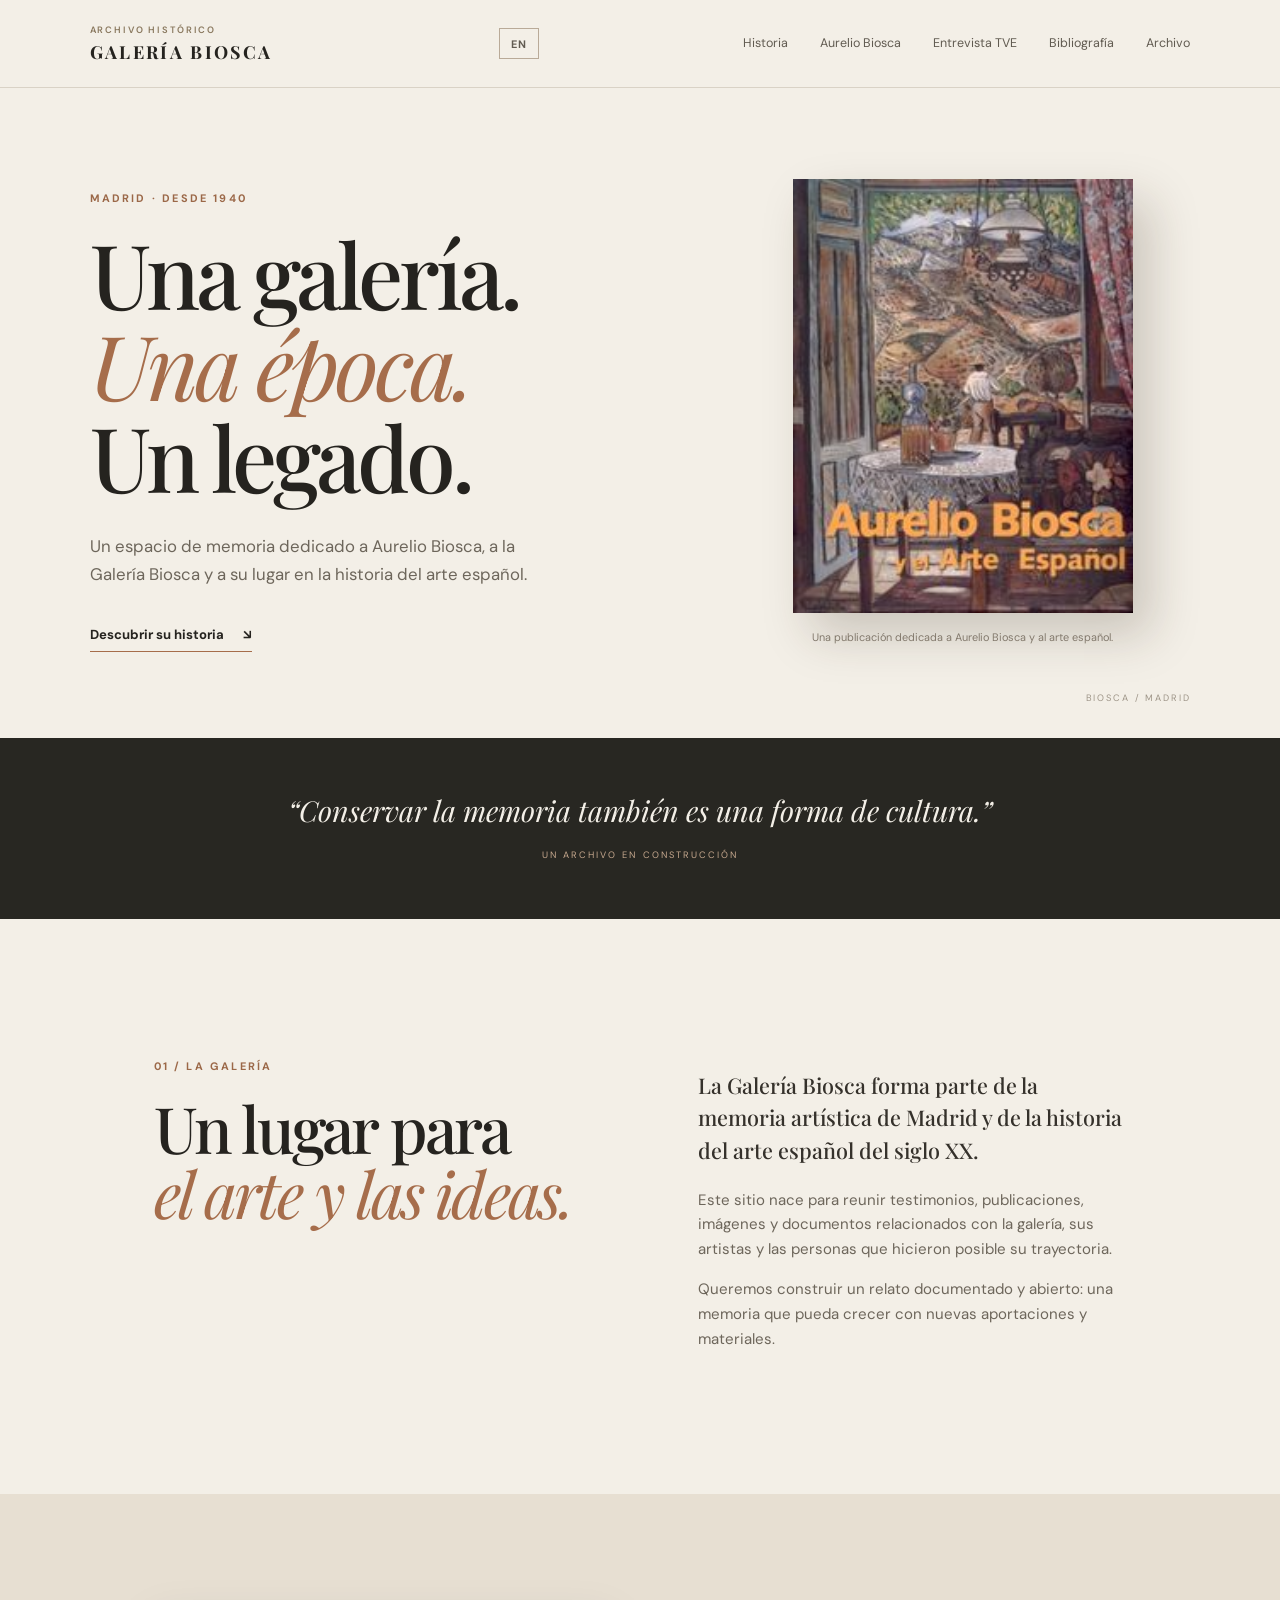
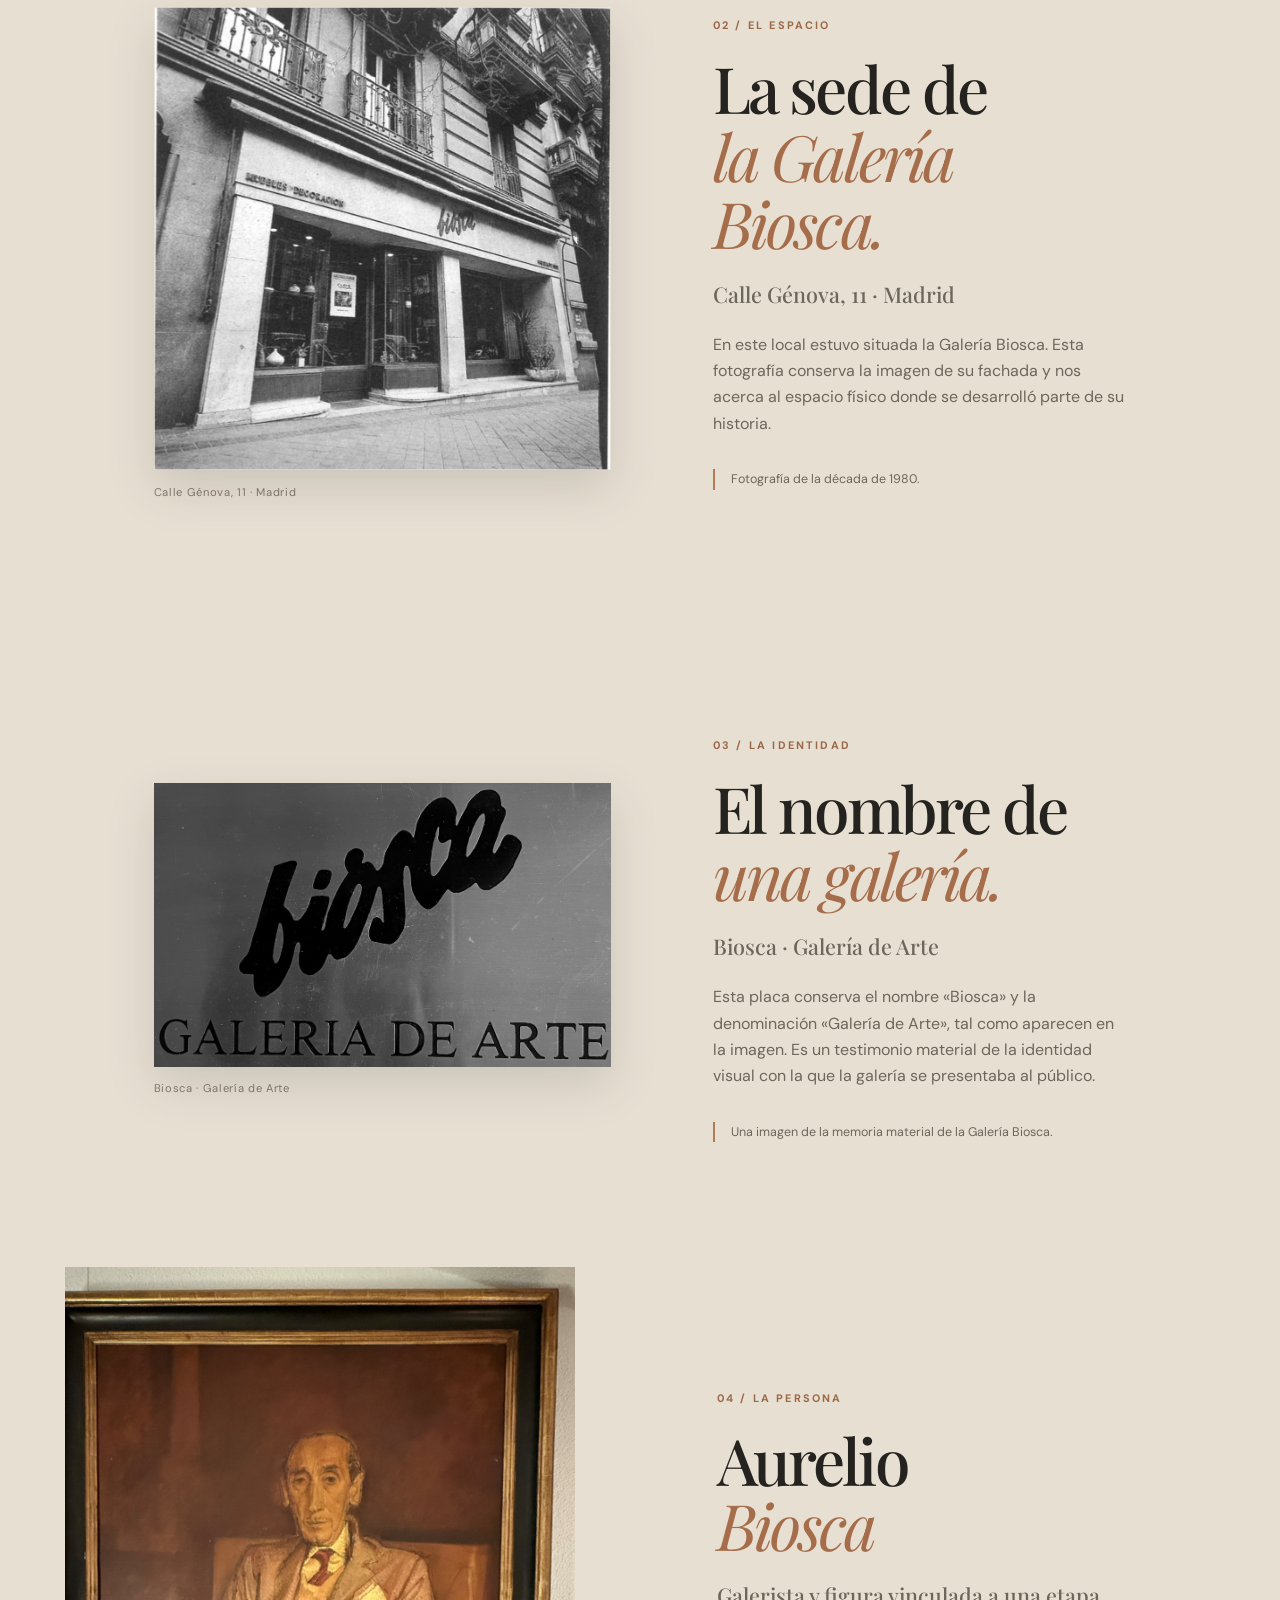
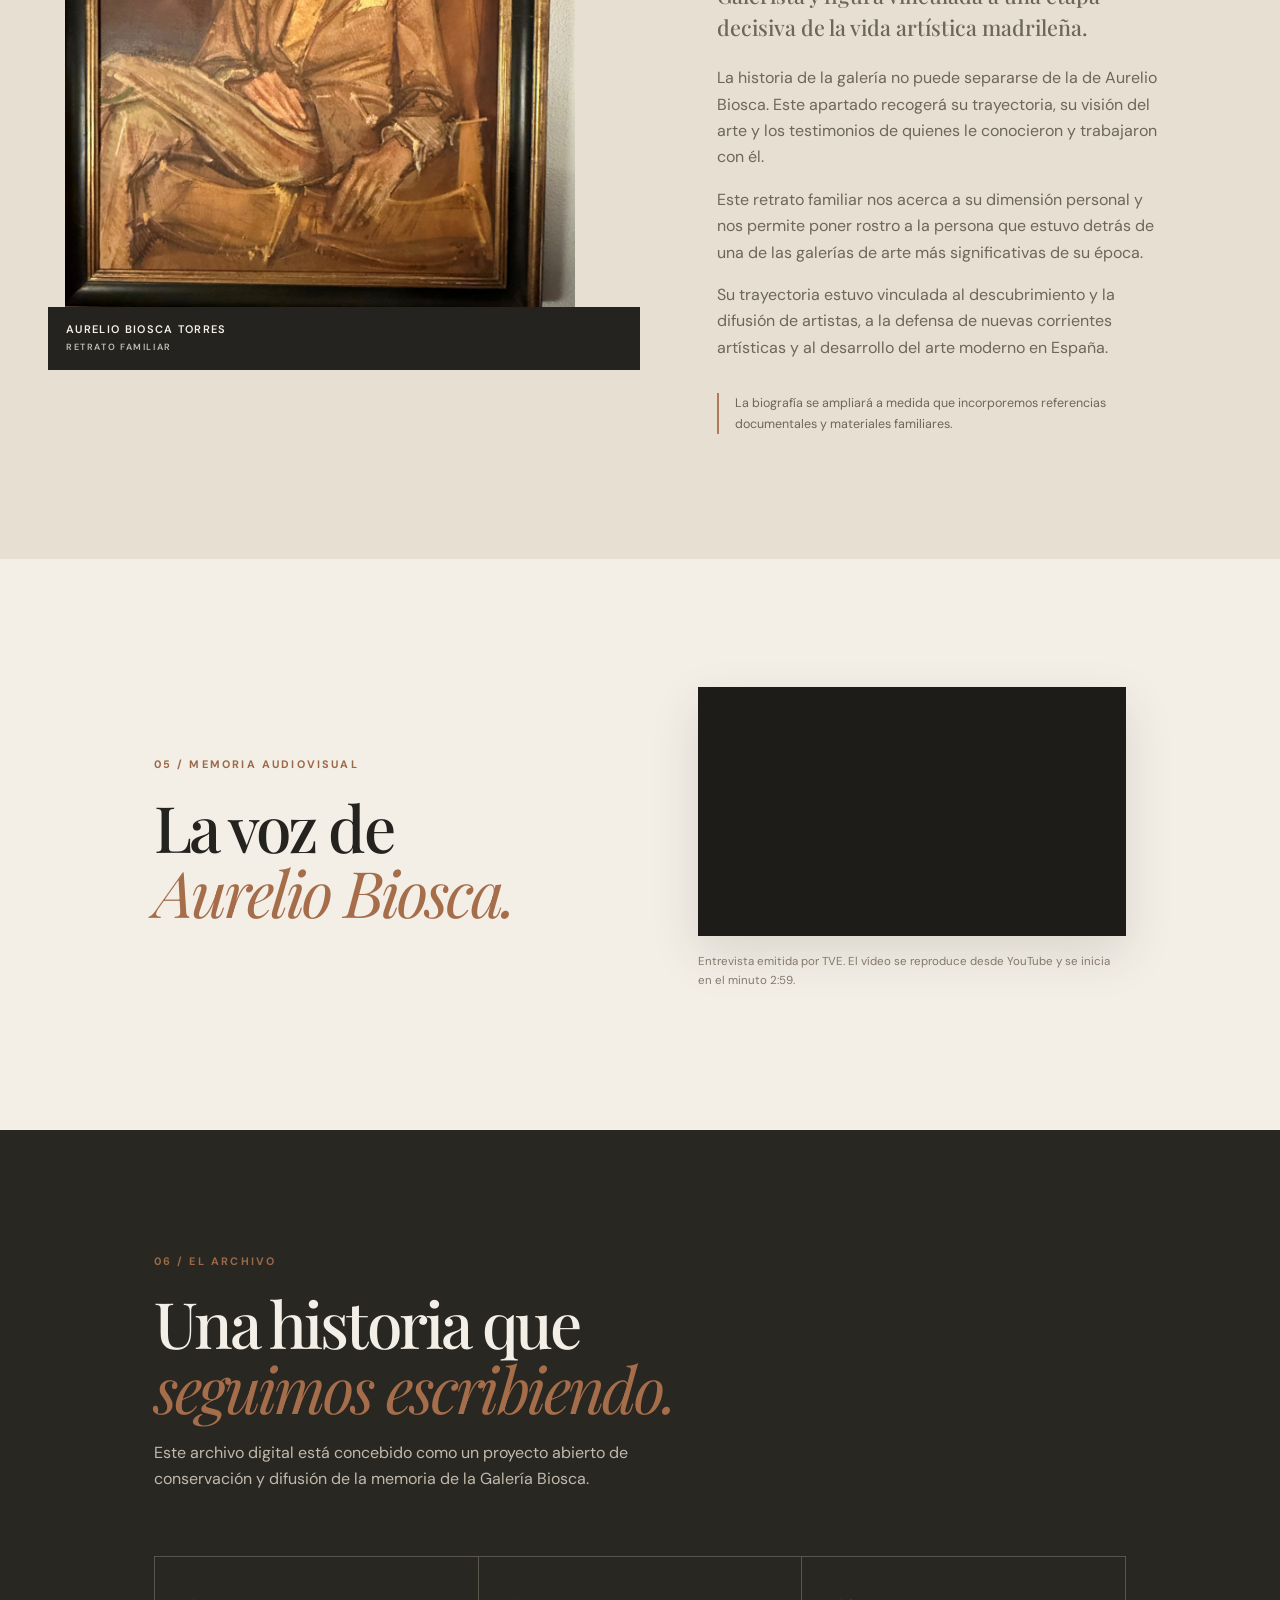
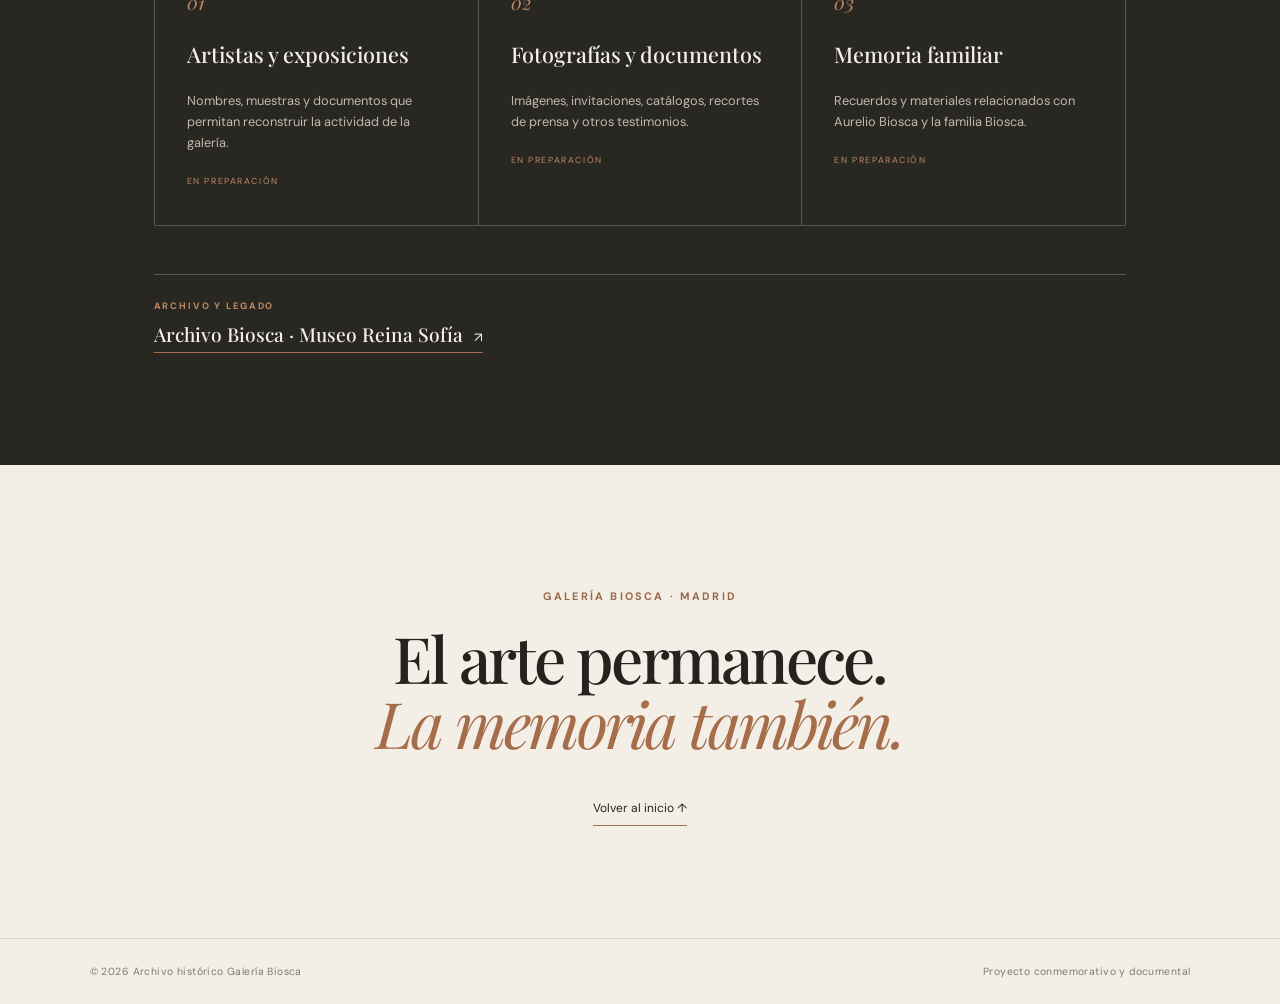
==== commit 04e7e8e8: "Update index.html" ====
--- a/src/src/index.html
+++ b/src/src/index.html
@@ -2,20 +2,62 @@
 <!doctype html>
 <html lang="es">
 <head>
+  <meta charset="utf-8">
+  <meta name="viewport" content="width=device-width, initial-scale=1">
+  <meta name="description" content="Un homenaje a Aurelio Biosca y a la historia de la Galería Biosca de Madrid. Archivo histórico, memoria familiar y entrevista de TVE.">
+  <meta name="theme-color" content="#f3efe7">
+
+  <title>Galería Biosca — Memoria de una galería de arte</title>
+
   <link rel="icon" href="assets/favicon.ico" sizes="any">
   <link rel="icon" type="image/png" sizes="32x32" href="assets/favicon-32.png">
   <link rel="icon" type="image/png" sizes="512x512" href="assets/favicon-512.png">
   <link rel="apple-touch-icon" href="assets/apple-touch-icon.png">
-  <meta charset="utf-8">
-  <meta name="viewport" content="width=device-width, initial-scale=1">
-  <meta name="description" content="Un homenaje a Aurelio Biosca y a la historia de la Galería Biosca de Madrid. Archivo histórico, memoria familiar y entrevista de TVE.">
-  <meta name="theme-color" content="#f3efe7">
-  <title>Galería Biosca — Memoria de una galería de arte</title>
+
   <link rel="preconnect" href="https://fonts.googleapis.com">
   <link rel="preconnect" href="https://fonts.gstatic.com" crossorigin>
   <link href="https://fonts.googleapis.com/css2?family=DM+Sans:wght@400;500;600;700&family=Playfair+Display:wght@400;500;600;700&display=swap" rel="stylesheet">
+
   <link rel="stylesheet" href="styles.css">
+
+  <style>
+    /* Retrato de Aurelio Biosca */
+    .aurelio-image {
+      position: relative;
+      overflow: hidden;
+      background: transparent;
+      min-height: 0;
+      padding: 0;
+    }
+
+    .aurelio-portrait {
+      display: block;
+      width: 100%;
+      height: auto;
+      max-height: 680px;
+      object-fit: contain;
+      object-position: center;
+    }
+
+    .aurelio-image .image-caption {
+      position: relative;
+      padding: 14px 18px;
+      background: #25231f;
+      color: #f3efe7;
+      font-family: "DM Sans", sans-serif;
+      font-size: 11px;
+      letter-spacing: .12em;
+      line-height: 1.6;
+    }
+
+    .aurelio-image .image-caption span {
+      font-size: 9px;
+      letter-spacing: .18em;
+      opacity: .75;
+    }
+  </style>
 </head>
+
 <body>
   <a class="skip-link" href="#contenido">Saltar al contenido</a>
 
@@ -38,6 +80,7 @@
   </header>
 
   <main id="contenido">
+
     <section class="hero" id="inicio">
       <div class="hero-copy">
         <p class="eyebrow">Madrid · Desde 1940</p>
@@ -51,7 +94,7 @@
         <figcaption>Una publicación dedicada a Aurelio Biosca y al arte español.</figcaption>
       </figure>
 
-      <div class="hero-index" aria-hidden="true">BIOSCA&nbsp; / &nbsp;MADRID</div>
+      <div class="hero-index" aria-hidden="true">BIOSCA / MADRID</div>
     </section>
 
     <section class="intro-band">
@@ -103,17 +146,35 @@
     </section>
 
     <section class="aurelio-section" id="aurelio">
+
       <div class="aurelio-image">
-        <div class="image-caption">AURELIO BIOSCA<br><span>Y EL ARTE ESPAÑOL</span></div>
+        <img
+          class="aurelio-portrait"
+          src="assets/retrato.jpg"
+          alt="Retrato pictórico de Aurelio Biosca Torres"
+          loading="lazy">
+
+        <div class="image-caption">
+          AURELIO BIOSCA TORRES<br>
+          <span>RETRATO FAMILIAR</span>
+        </div>
       </div>
 
       <div class="aurelio-copy">
         <p class="eyebrow">04 / La persona</p>
         <h2>Aurelio<br><em>Biosca</em></h2>
-        <p class="lead">Galerista y figura vinculada a una etapa decisiva de la vida artística madrileña.</p>
-        <p>La historia de la galería no puede separarse de la de Aurelio Biosca. Este apartado recogerá su trayectoria, su visión del arte y los testimonios de quienes le conocieron y trabajaron con él.</p>
-        <p class="note">La biografía se ampliará a medida que incorporemos referencias documentales y materiales familiares.</p>
-      </div>
+
+        <p class="lead">El hombre detrás de la Galería Biosca.</p>
+
+        <p>Aurelio Biosca Torres fue una figura fundamental en la historia de la Galería Biosca y en la evolución de la vida artística madrileña del siglo XX.</p>
+
+        <p>Este retrato familiar nos acerca a su dimensión personal y nos permite poner rostro a la persona que estuvo detrás de una de las galerías de arte más significativas de su época.</p>
+
+        <p>Su trayectoria estuvo vinculada al descubrimiento y la difusión de artistas, a la defensa de nuevas corrientes artísticas y al desarrollo del arte moderno en España.</p>
+
+        <p class="note">Un recuerdo familiar que forma parte de la memoria de la Galería Biosca.</p>
+      </div>
+
     </section>
 
     <section class="section video-section" id="entrevista">
@@ -130,8 +191,10 @@
             loading="lazy"
             referrerpolicy="strict-origin-when-cross-origin"
             allow="accelerometer; autoplay; clipboard-write; encrypted-media; gyroscope; picture-in-picture; web-share"
-            allowfullscreen></iframe>
+            allowfullscreen>
+          </iframe>
         </div>
+
         <p class="video-caption">Entrevista emitida por TVE. El vídeo se reproduce desde YouTube y se inicia en el minuto 2:59.</p>
       </div>
     </section>
@@ -177,6 +240,7 @@
       <h2>El arte permanece.<br><em>La memoria también.</em></h2>
       <a href="#inicio" class="back-top">Volver al inicio ↑</a>
     </section>
+
   </main>
 
   <footer class="site-footer">
